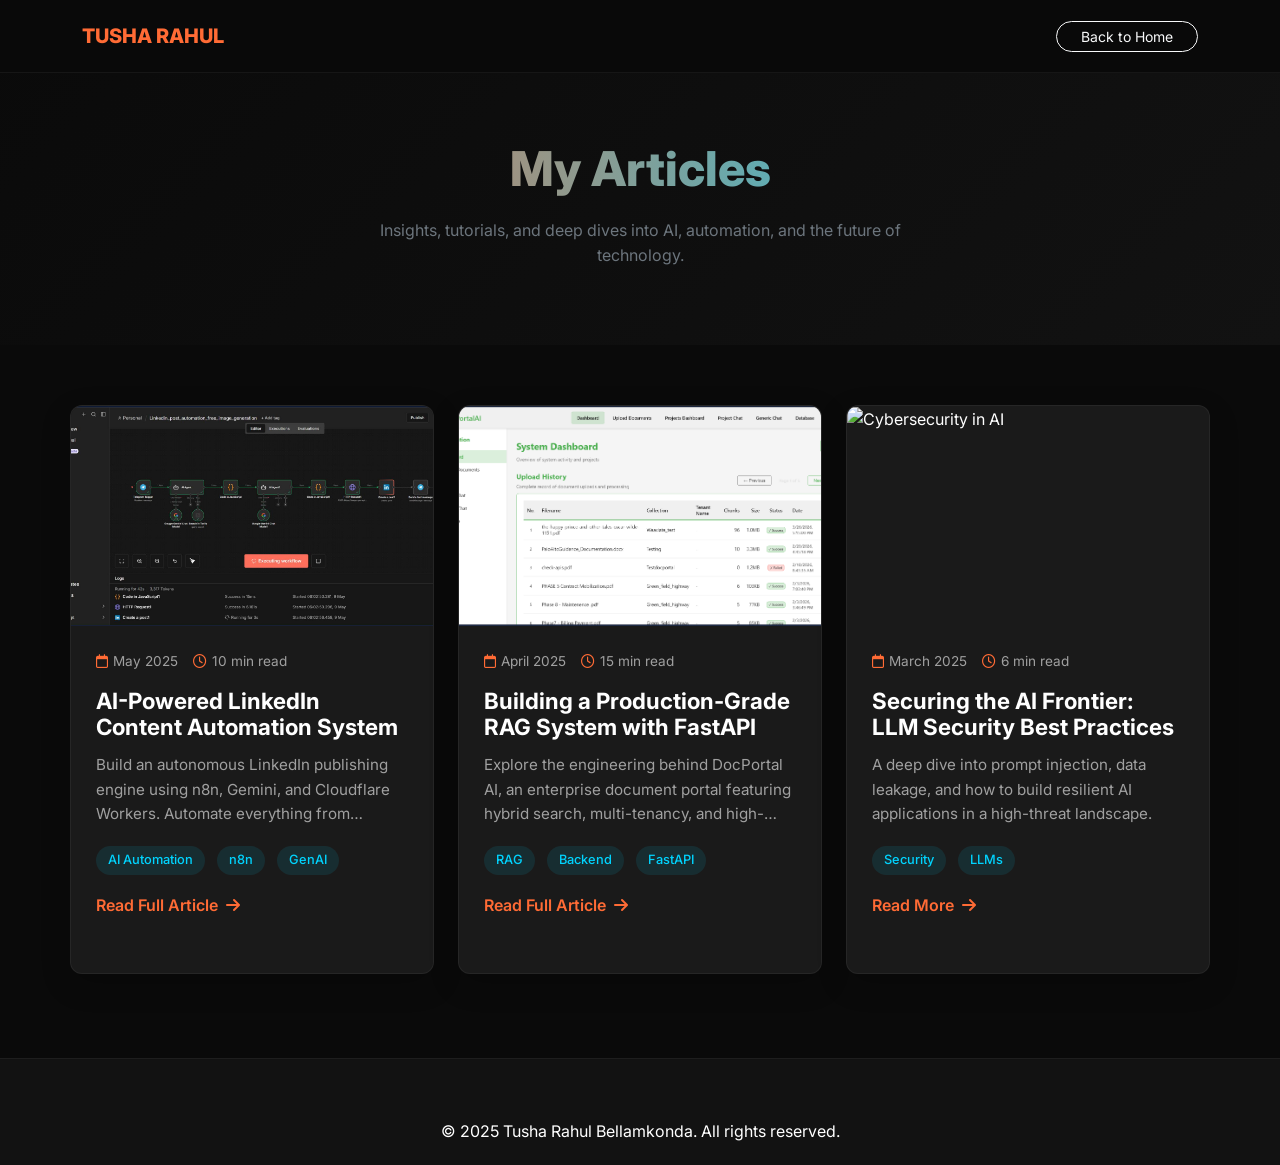
==== articles.html @ b003bd26 "Add files via upload" ====
<!DOCTYPE html>
<html lang="en">
<head>
    <meta charset="utf-8">
    <title>Articles | Tusha Rahul Bellamkonda</title>
    <meta name="viewport" content="width=device-width, initial-scale=1.0">
    <link rel="icon" type="image/x-icon" href="img/logo.png">
    
    <!-- Google Fonts -->
    <link href="https://fonts.googleapis.com/css2?family=Inter:wght@300;400;500;600;700;800&family=JetBrains+Mono:wght@300;400;500&display=swap" rel="stylesheet">
    
    <!-- Font Awesome -->
    <link href="https://cdnjs.cloudflare.com/ajax/libs/font-awesome/6.4.0/css/all.min.css" rel="stylesheet">
    
    <!-- Bootstrap CSS -->
    <link href="https://cdn.jsdelivr.net/npm/bootstrap@5.3.3/dist/css/bootstrap.min.css" rel="stylesheet">
    
    <style>
        :root {
            --primary-bg: #0a0a0a;
            --secondary-bg: #121212;
            --card-bg: #1a1a1a;
            --text-primary: #ffffff;
            --text-secondary: #a0a0a0;
            --accent-primary: #ff6b35;
            --accent-secondary: #00d4ff;
            --border-radius: 12px;
            --transition: all 0.3s cubic-bezier(0.25, 0.8, 0.25, 1);
        }
        
        body {
            font-family: 'Inter', sans-serif;
            color: var(--text-primary);
            background-color: var(--primary-bg);
            line-height: 1.6;
        }

        .navbar {
            background-color: rgba(10, 10, 10, 0.95);
            backdrop-filter: blur(10px);
            border-bottom: 1px solid rgba(255, 255, 255, 0.05);
            padding: 15px 0;
        }

        .navbar-brand {
            font-weight: 800;
            color: var(--accent-primary) !important;
        }

        .page-header {
            padding: 140px 0 60px;
            background: linear-gradient(135deg, var(--primary-bg) 0%, var(--secondary-bg) 100%);
            text-align: center;
        }

        .section-title {
            font-size: 3rem;
            font-weight: 800;
            margin-bottom: 20px;
            background: linear-gradient(to right, var(--accent-primary), var(--accent-secondary));
            -webkit-background-clip: text;
            -webkit-text-fill-color: transparent;
        }

        .articles-grid {
            padding: 60px 0;
        }

        .article-card {
            border-radius: var(--border-radius);
            overflow: hidden;
            box-shadow: 0 10px 30px rgba(0, 0, 0, 0.2);
            margin-bottom: 30px;
            transition: var(--transition);
            height: 100%;
            background-color: var(--card-bg);
            border: 1px solid rgba(255, 255, 255, 0.05);
        }

        .article-card:hover {
            transform: translateY(-10px);
            box-shadow: 0 15px 35px rgba(0, 0, 0, 0.3);
            border-color: var(--accent-primary);
        }

        .article-img {
            height: 220px;
            overflow: hidden;
            position: relative;
        }

        .article-img img {
            width: 100%;
            height: 100%;
            object-fit: cover;
            transition: transform 0.5s ease;
        }

        .article-card:hover .article-img img {
            transform: scale(1.1);
        }

        .article-content {
            padding: 25px;
        }

        .article-title {
            font-size: 1.4rem;
            font-weight: 700;
            margin-bottom: 12px;
            color: var(--text-primary);
            display: -webkit-box;
            -webkit-line-clamp: 2;
            -webkit-box-orient: vertical;
            overflow: hidden;
        }

        .article-excerpt {
            margin-bottom: 20px;
            color: var(--text-secondary);
            font-size: 0.95rem;
            display: -webkit-box;
            -webkit-line-clamp: 3;
            -webkit-box-orient: vertical;
            overflow: hidden;
        }

        .article-meta {
            display: flex;
            align-items: center;
            margin-bottom: 15px;
            color: var(--text-secondary);
            font-size: 0.85rem;
        }

        .article-meta span {
            margin-right: 15px;
            display: flex;
            align-items: center;
        }

        .article-meta i {
            margin-right: 5px;
            color: var(--accent-primary);
        }

        .article-tag {
            display: inline-block;
            background: rgba(0, 212, 255, 0.1);
            color: var(--accent-secondary);
            padding: 4px 12px;
            border-radius: 20px;
            font-size: 0.8rem;
            margin-right: 8px;
            margin-bottom: 8px;
            font-weight: 500;
        }

        .article-link {
            color: var(--accent-primary);
            font-weight: 600;
            text-decoration: none;
            transition: var(--transition);
            display: inline-flex;
            align-items: center;
            margin-top: 10px;
        }

        .article-link:hover {
            color: var(--accent-secondary);
        }

        .article-link i {
            margin-left: 8px;
            transition: var(--transition);
        }

        .article-link:hover i {
            transform: translateX(5px);
        }

        .footer {
            background-color: var(--secondary-bg);
            padding: 60px 0 20px;
            border-top: 1px solid rgba(255, 255, 255, 0.05);
            text-align: center;
        }
    </style>
</head>
<body>
    <nav class="navbar navbar-expand-lg navbar-dark fixed-top">
        <div class="container">
            <a class="navbar-brand" href="index.html">TUSHA RAHUL</a>
            <div class="ms-auto">
                <a href="index.html" class="btn btn-outline-light btn-sm rounded-pill px-4">Back to Home</a>
            </div>
        </div>
    </nav>

    <header class="page-header">
        <div class="container">
            <h1 class="section-title">My Articles</h1>
            <p class="text-secondary mx-auto" style="max-width: 600px;">Insights, tutorials, and deep dives into AI, automation, and the future of technology.</p>
        </div>
    </header>

    <main class="container articles-grid">
        <div class="row">
            <!-- New Article: LinkedIn Automation -->
            <div class="col-lg-4 col-md-6 mb-4">
                <div class="article-card">
                    <div class="article-img">
                        <img src="img/n8n-linkedin-post-generator.png" alt="AI LinkedIn Automation">
                    </div>
                    <div class="article-content">
                        <div class="article-meta">
                            <span><i class="far fa-calendar"></i> May 2025</span>
                            <span><i class="far fa-clock"></i> 10 min read</span>
                        </div>
                        <h3 class="article-title">AI-Powered LinkedIn Content Automation System</h3>
                        <p class="article-excerpt">
                            Build an autonomous LinkedIn publishing engine using n8n, Gemini, and Cloudflare Workers. Automate everything from research to visual creation.
                        </p>
                        <div class="article-tags">
                            <span class="article-tag">AI Automation</span>
                            <span class="article-tag">n8n</span>
                            <span class="article-tag">GenAI</span>
                        </div>
                        <a href="linkedin-automation.html" class="article-link">Read Full Article <i class="fas fa-arrow-right ms-2"></i></a>
                    </div>
                </div>
            </div>

            <!-- Article: DocPortal -->
            <div class="col-lg-4 col-md-6 mb-4">
                <div class="article-card">
                    <div class="article-img">
                        <img src="img/docportal-dashboard.png" alt="DocPortal AI RAG Architecture">
                    </div>
                    <div class="article-content">
                        <div class="article-meta">
                            <span><i class="far fa-calendar"></i> April 2025</span>
                            <span><i class="far fa-clock"></i> 15 min read</span>
                        </div>
                        <h3 class="article-title">Building a Production-Grade RAG System with FastAPI</h3>
                        <p class="article-excerpt">
                            Explore the engineering behind DocPortal AI, an enterprise document portal featuring hybrid search, multi-tenancy, and high-performance vector retrieval.
                        </p>
                        <div class="article-tags">
                            <span class="article-tag">RAG</span>
                            <span class="article-tag">Backend</span>
                            <span class="article-tag">FastAPI</span>
                        </div>
                        <a href="docportal-article.html" class="article-link">Read Full Article <i class="fas fa-arrow-right ms-2"></i></a>
                    </div>
                </div>
            </div>

            <!-- Placeholder 2 -->
            <div class="col-lg-4 col-md-6 mb-4">
                <div class="article-card">
                    <div class="article-img">
                        <img src="https://images.unsplash.com/photo-1550751827-4bd374c3f58b?ixlib=rb-4.0.3&auto=format&fit=crop&w=1200&q=80" alt="Cybersecurity in AI">
                    </div>
                    <div class="article-content">
                        <div class="article-meta">
                            <span><i class="far fa-calendar"></i> March 2025</span>
                            <span><i class="far fa-clock"></i> 6 min read</span>
                        </div>
                        <h3 class="article-title">Securing the AI Frontier: LLM Security Best Practices</h3>
                        <p class="article-excerpt">
                            A deep dive into prompt injection, data leakage, and how to build resilient AI applications in a high-threat landscape.
                        </p>
                        <div class="article-tags">
                            <span class="article-tag">Security</span>
                            <span class="article-tag">LLMs</span>
                        </div>
                        <a href="#" class="article-link">Read More <i class="fas fa-arrow-right ms-2"></i></a>
                    </div>
                </div>
            </div>
        </div>
    </main>

    <footer class="footer">
        <div class="container">
            <p class="mb-0">&copy; 2025 Tusha Rahul Bellamkonda. All rights reserved.</p>
        </div>
    </footer>
</body>
</html>
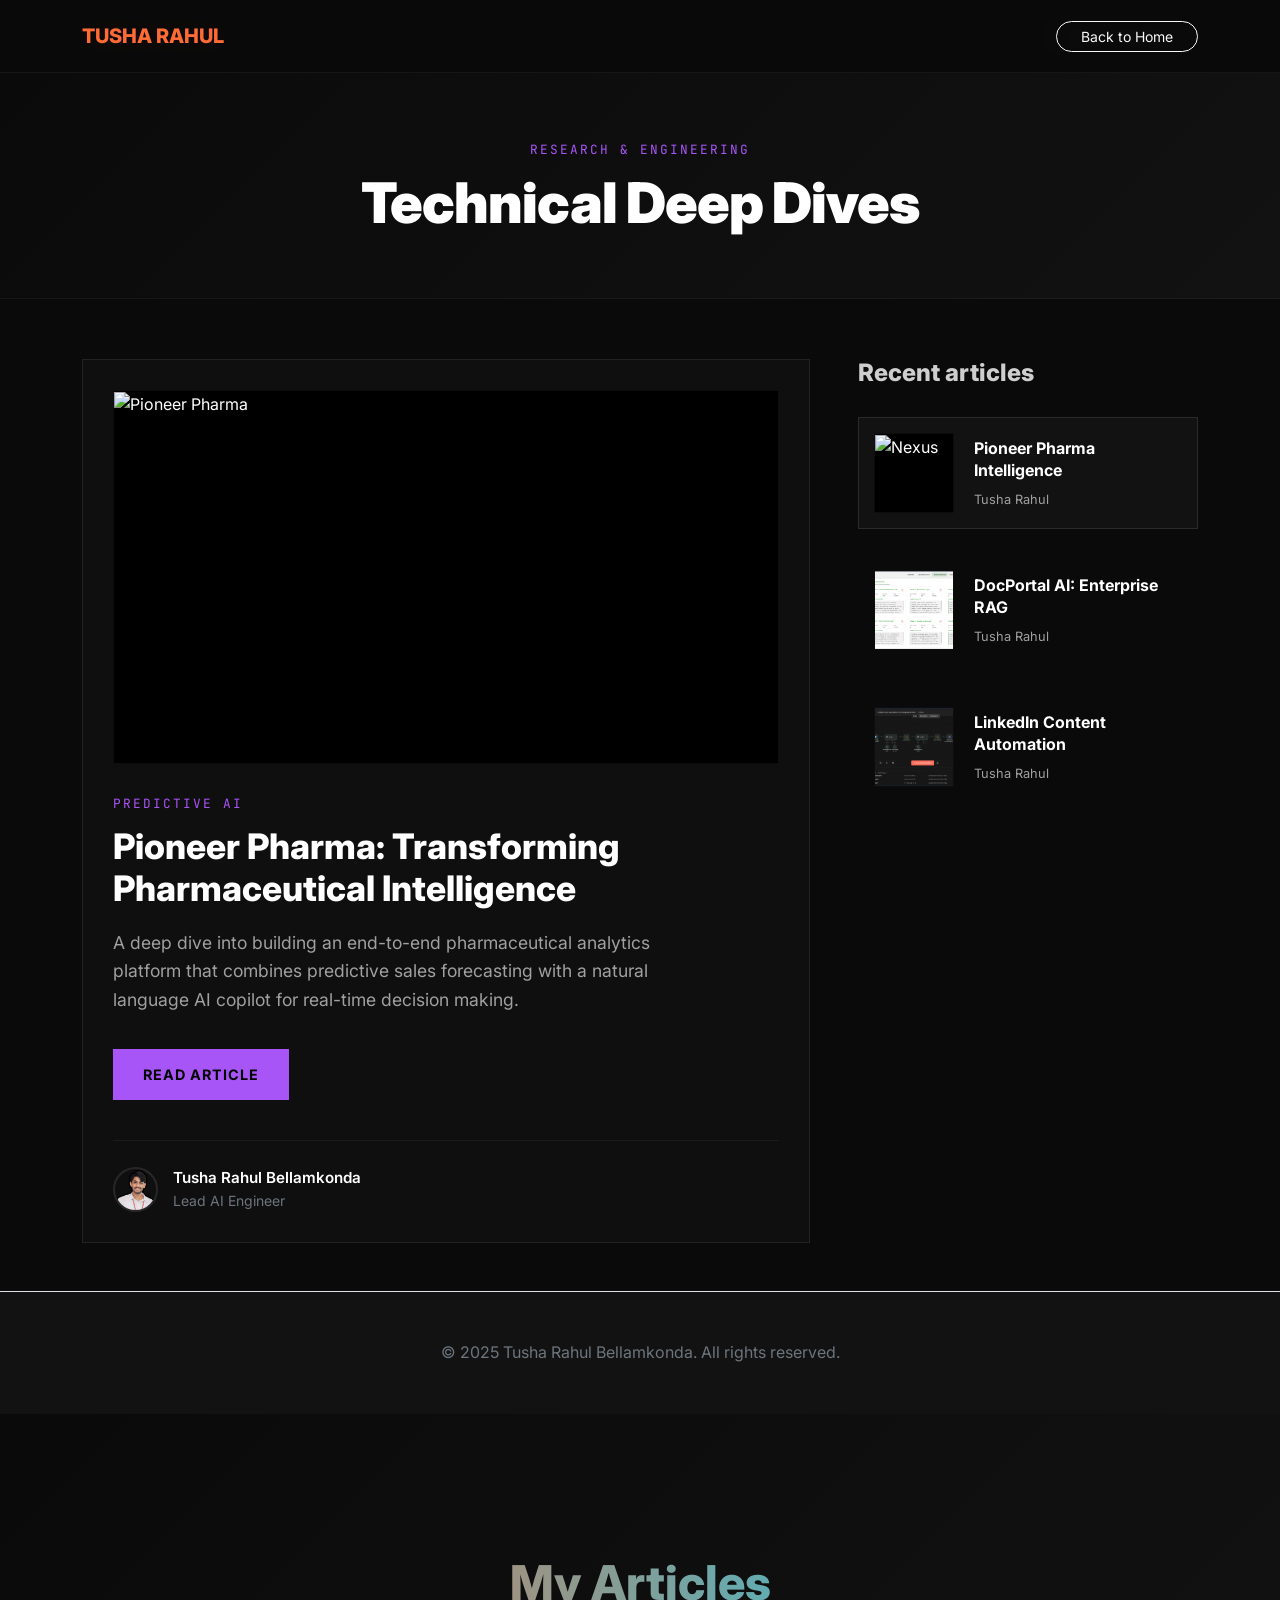
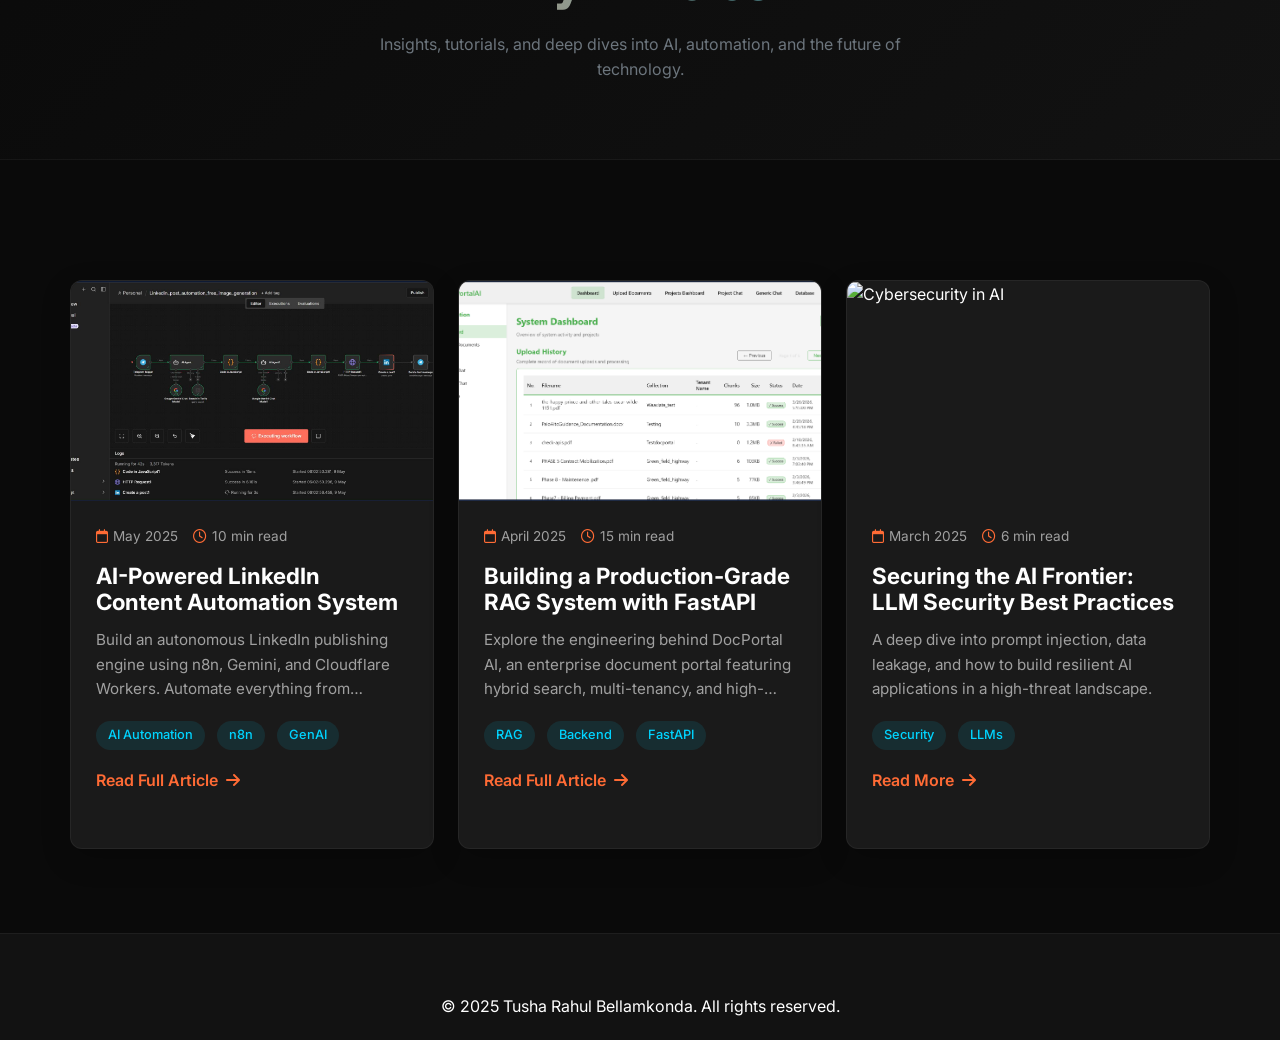
==== commit 83eb6ace: "Update articles.html" ====
--- a/articles.html
+++ b/articles.html
@@ -1,4 +1,431 @@
-<!DOCTYPE html>
+<!DOCTYPE html><!DOCTYPE html>
+<html lang="en">
+<head>
+    <meta charset="utf-8">
+    <title>Technical Articles | Tusha Rahul</title>
+    <meta name="viewport" content="width=device-width, initial-scale=1.0">
+    <link rel="icon" type="image/x-icon" href="img/logo.png">
+    
+    <!-- Google Fonts -->
+    <link href="https://fonts.googleapis.com/css2?family=Inter:wght@300;400;500;600;700;800&family=JetBrains+Mono:wght@300;400;500&display=swap" rel="stylesheet">
+    
+    <!-- Font Awesome -->
+    <link href="https://cdnjs.cloudflare.com/ajax/libs/font-awesome/6.4.0/css/all.min.css" rel="stylesheet">
+    
+    <!-- Bootstrap CSS -->
+    <link href="https://cdn.jsdelivr.net/npm/bootstrap@5.3.3/dist/css/bootstrap.min.css" rel="stylesheet">
+    
+    <style>
+        :root {
+            --primary-bg: #0a0a0a;
+            --secondary-bg: #11141d;
+            --text-primary: #ffffff;
+            --text-secondary: #94a3b8;
+            --accent-purple: #a855f7;
+            --accent-cyan: #00d4ff;
+            --accent-orange: #ff7a30;
+            --transition: all 0.4s cubic-bezier(0.165, 0.84, 0.44, 1);
+        }
+        
+        body {
+            font-family: 'Inter', sans-serif;
+            color: var(--text-primary);
+            background-color: var(--primary-bg);
+            line-height: 1.7;
+        }
+
+        .navbar {
+            background-color: rgba(10, 10, 10, 0.9);
+            -webkit-backdrop-filter: blur(15px);
+            backdrop-filter: blur(15px);
+            border-bottom: 1px solid rgba(255, 255, 255, 0.05);
+            padding: 20px 0;
+        }
+
+        .page-header {
+            padding: 160px 0 80px;
+            position: relative;
+            overflow: hidden;
+            border-bottom: 1px solid rgba(255, 255, 255, 0.05);
+            margin-bottom: 60px;
+        }
+
+        .page-header::before {
+            content: '';
+            position: absolute;
+            top: 0;
+            left: 0;
+            right: 0;
+            bottom: 0;
+            background-image: url('img/articles-cover.png');
+            background-size: cover;
+            background-position: center;
+            opacity: 0.3;
+            filter: blur(20px);
+            z-index: 1;
+            transform: scale(1.1);
+        }
+
+        .page-header .container {
+            position: relative;
+            z-index: 2;
+        }
+
+        .category-tag {
+            font-family: 'JetBrains Mono', monospace;
+            font-size: 0.8rem;
+            color: var(--accent-purple);
+            text-transform: uppercase;
+            letter-spacing: 2px;
+            margin-bottom: 10px;
+            display: block;
+        }
+
+        .page-title {
+            font-size: 3.5rem;
+            font-weight: 900;
+            margin: 0;
+            letter-spacing: -1px;
+        }
+
+        /* Featured Article (Left) */
+        .featured-article {
+            background: rgba(255, 255, 255, 0.02);
+            border: 1px solid rgba(255, 255, 255, 0.08);
+            padding: 30px;
+            transition: var(--transition);
+            cursor: pointer;
+            position: relative;
+        }
+
+        .featured-article:hover {
+            background: rgba(255, 255, 255, 0.04);
+            border-color: var(--card-accent, var(--accent-purple));
+            box-shadow: 0 40px 80px rgba(0, 0, 0, 0.6);
+            transform: translateY(-5px);
+        }
+
+        .featured-img-wrapper {
+            width: 100%;
+            aspect-ratio: 16/9;
+            overflow: hidden;
+            margin-bottom: 30px;
+            background: #000;
+            border: 1px solid rgba(255, 255, 255, 0.05);
+        }
+
+        .featured-img {
+            width: 100%;
+            height: 100%;
+            object-fit: cover;
+            transition: var(--transition);
+        }
+
+        .featured-article:hover .featured-img {
+            transform: scale(1.02);
+        }
+
+        .featured-title {
+            font-size: 2.2rem;
+            font-weight: 800;
+            margin-bottom: 20px;
+            line-height: 1.2;
+            color: #ffffff;
+            text-decoration: none;
+            display: block;
+            transition: var(--transition);
+        }
+
+        .featured-excerpt {
+            color: var(--text-secondary);
+            font-size: 1.1rem;
+            margin-bottom: 35px;
+            max-width: 90%;
+            transition: var(--transition);
+        }
+
+        .read-article-btn {
+            display: inline-flex;
+            align-items: center;
+            gap: 12px;
+            padding: 14px 30px;
+            background: var(--card-accent, var(--accent-purple));
+            color: #000;
+            text-decoration: none;
+            font-weight: 700;
+            text-transform: uppercase;
+            letter-spacing: 1px;
+            font-size: 0.9rem;
+            transition: var(--transition);
+            margin-bottom: 40px;
+        }
+
+        .read-article-btn:hover {
+            transform: scale(1.05);
+            box-shadow: 0 10px 20px rgba(0, 0, 0, 0.3);
+            color: #000;
+        }
+
+        .author-meta {
+            display: flex;
+            align-items: center;
+            gap: 15px;
+            padding-top: 25px;
+            border-top: 1px solid rgba(255, 255, 255, 0.05);
+        }
+
+        .author-avatar {
+            width: 45px;
+            height: 45px;
+            border-radius: 50%;
+            object-fit: cover;
+            border: 2px solid rgba(255, 255, 255, 0.1);
+        }
+
+        .author-name {
+            font-weight: 600;
+            font-size: 0.95rem;
+        }
+
+        /* Recent Articles (Right Sidebar) */
+        .sidebar-title {
+            font-size: 1.5rem;
+            font-weight: 800;
+            margin-bottom: 30px;
+            color: #ffffff;
+            opacity: 0.8;
+        }
+
+        .recent-card {
+            display: flex;
+            gap: 20px;
+            margin-bottom: 25px;
+            text-decoration: none;
+            padding: 15px;
+            background: transparent;
+            border: 1px solid transparent;
+            transition: var(--transition);
+            cursor: pointer;
+        }
+
+        .recent-card:hover, .recent-card.active {
+            background: rgba(255, 255, 255, 0.03);
+            border-color: rgba(255, 255, 255, 0.1);
+        }
+
+        .recent-img-wrapper {
+            width: 80px;
+            height: 80px;
+            flex-shrink: 0;
+            background: #000;
+            overflow: hidden;
+            border: 1px solid rgba(255, 255, 255, 0.05);
+        }
+
+        .recent-img {
+            width: 100%;
+            height: 100%;
+            object-fit: cover;
+        }
+
+        .recent-content {
+            display: flex;
+            flex-direction: column;
+            justify-content: center;
+        }
+
+        .recent-title {
+            font-size: 1rem;
+            font-weight: 700;
+            color: #ffffff;
+            line-height: 1.4;
+            margin-bottom: 8px;
+            transition: var(--transition);
+        }
+
+        .recent-author-name {
+            font-size: 0.8rem;
+            color: var(--text-secondary);
+        }
+
+        .theme-nexus { --card-accent: #a855f7; }
+        .theme-docportal { --card-accent: #00d4ff; }
+        .theme-n8n { --card-accent: #ff7a30; }
+
+        /* Animation Classes */
+        .fade-out { opacity: 0; transform: translateY(10px); }
+        .fade-in { opacity: 1; transform: translateY(0); }
+
+        @media (max-width: 991px) {
+            .page-title { font-size: 2.5rem; }
+            .sidebar-title { margin-top: 60px; }
+            .featured-title { font-size: 1.8rem; }
+        }
+    </style>
+</head>
+<body>
+    <nav class="navbar navbar-expand-lg navbar-dark fixed-top">
+        <div class="container">
+            <a class="navbar-brand fw-bold" href="index.html">TUSHA RAHUL</a>
+            <div class="ms-auto">
+                <a href="index.html" class="btn btn-outline-light btn-sm rounded-pill px-4">Back to Portfolio</a>
+            </div>
+        </div>
+    </nav>
+
+    <div class="page-header">
+        <div class="container">
+            <span class="category-tag">Research & Engineering</span>
+            <h1 class="page-title">Technical Deep Dives</h1>
+        </div>
+    </div>
+
+    <main class="container pb-5">
+        <div class="row gx-lg-5">
+            <!-- Featured Article (Left) -->
+            <div class="col-lg-8">
+                <article class="featured-article theme-nexus" id="featured-article" onclick="openCurrentArticle()">
+                    <div id="featured-content">
+                        <div class="featured-img-wrapper">
+                            <img src="img/pioneer-nexus-pred-analytics-cover.png" alt="Pioneer Pharma" class="featured-img" id="main-img">
+                        </div>
+                        <span class="category-tag" id="main-tag" style="color: var(--accent-purple);">Predictive AI</span>
+                        <h2 class="featured-title" id="main-title">Pioneer Pharma: Transforming Pharmaceutical Intelligence</h2>
+                        <p class="featured-excerpt" id="main-excerpt">
+                            A deep dive into building an end-to-end pharmaceutical analytics platform that combines predictive sales forecasting with a natural language AI copilot for real-time decision making.
+                        </p>
+                        <a href="articles/pioneer-nexus-article.html" class="read-article-btn" id="main-link">Read Article</a>
+                        <div class="author-meta">
+                            <img src="img/logo.png" alt="Tusha Rahul" class="author-avatar">
+                            <div class="author-info">
+                                <div class="author-name">Tusha Rahul Bellamkonda</div>
+                                <div class="text-secondary small">Lead AI Engineer</div>
+                            </div>
+                        </div>
+                    </div>
+                </article>
+            </div>
+
+            <!-- Recent Articles (Right) -->
+            <div class="col-lg-4">
+                <h2 class="sidebar-title">Recent articles</h2>
+                
+                <div class="recent-list">
+                    <!-- Nexus (Hidden from sidebar by default or kept for switching) -->
+                    <div onclick="switchArticle('nexus')" class="recent-card theme-nexus active" id="card-nexus">
+                        <div class="recent-img-wrapper">
+                            <img src="img/pioneer-nexus-pred-analytics-cover.png" alt="Nexus" class="recent-img">
+                        </div>
+                        <div class="recent-content">
+                            <h3 class="recent-title">Pioneer Pharma Intelligence</h3>
+                            <div class="recent-author-name">Tusha Rahul</div>
+                        </div>
+                    </div>
+
+                    <!-- DocPortal -->
+                    <div onclick="switchArticle('docportal')" class="recent-card theme-docportal" id="card-docportal">
+                        <div class="recent-img-wrapper">
+                            <img src="img/docportal-projects-page.png" alt="DocPortal AI" class="recent-img">
+                        </div>
+                        <div class="recent-content">
+                            <h3 class="recent-title">DocPortal AI: Enterprise RAG</h3>
+                            <div class="recent-author-name">Tusha Rahul</div>
+                        </div>
+                    </div>
+
+                    <!-- LinkedIn Automation -->
+                    <div onclick="switchArticle('n8n')" class="recent-card theme-n8n" id="card-n8n">
+                        <div class="recent-img-wrapper">
+                            <img src="img/n8n-linkedin-post-generator.png" alt="LinkedIn Automation" class="recent-img">
+                        </div>
+                        <div class="recent-content">
+                            <h3 class="recent-title">LinkedIn Content Automation</h3>
+                            <div class="recent-author-name">Tusha Rahul</div>
+                        </div>
+                    </div>
+                </div>
+            </div>
+        </div>
+    </main>
+
+    <script>
+        const articles = {
+            nexus: {
+                tag: "Predictive AI",
+                title: "Pioneer Pharma: Transforming Pharmaceutical Intelligence",
+                excerpt: "A deep dive into building an end-to-end pharmaceutical analytics platform that combines predictive sales forecasting with a natural language AI copilot for real-time decision making.",
+                img: "img/pioneer-nexus-pred-analytics-cover.png",
+                link: "articles/pioneer-nexus-article.html",
+                theme: "theme-nexus",
+                color: "#a855f7"
+            },
+            docportal: {
+                tag: "Full-Stack RAG",
+                title: "DocPortal AI: Enterprise Document Intelligence",
+                excerpt: "Architecting a secure, scalable RAG platform that enables cross-document querying with high precision using FastAPI, Weaviate, and advanced LLM orchestration.",
+                img: "img/docportal-projects-page.png",
+                link: "articles/docportal-article.html",
+                theme: "theme-docportal",
+                color: "#00d4ff"
+            },
+            n8n: {
+                tag: "Personal Project",
+                title: "AI-Powered LinkedIn Content Automation",
+                excerpt: "Building a multi-agent automation engine that generates context-aware professional content and visuals using n8n, GPT-4, and serverless image generation.",
+                img: "img/n8n-linkedin-post-generator.png",
+                link: "articles/linkedin-automation.html",
+                theme: "theme-n8n",
+                color: "#ff7a30"
+            }
+        };
+
+        let currentArticleId = 'nexus';
+
+        function switchArticle(id) {
+            if (id === currentArticleId) return;
+            
+            const container = document.getElementById('featured-content');
+            container.classList.add('fade-out');
+            
+            setTimeout(() => {
+                const data = articles[id];
+                document.getElementById('main-img').src = data.img;
+                document.getElementById('main-tag').innerText = data.tag;
+                document.getElementById('main-tag').style.color = data.color;
+                document.getElementById('main-title').innerText = data.title;
+                document.getElementById('main-excerpt').innerText = data.excerpt;
+                document.getElementById('main-link').href = data.link;
+                
+                const mainCard = document.getElementById('featured-article');
+                mainCard.className = 'featured-article ' + data.theme;
+                
+                // Update active state in sidebar
+                document.querySelectorAll('.recent-card').forEach(card => card.classList.remove('active'));
+                document.getElementById('card-' + id).classList.add('active');
+                
+                currentArticleId = id;
+                container.classList.remove('fade-out');
+                container.classList.add('fade-in');
+                
+                setTimeout(() => {
+                    container.classList.remove('fade-in');
+                }, 400);
+            }, 400);
+        }
+
+        function openCurrentArticle() {
+            window.location.href = articles[currentArticleId].link;
+        }
+    </script>
+
+    <footer class="footer py-5 border-top border-white-50">
+        <div class="container text-center">
+            <p class="mb-0 text-secondary">&copy; 2025 Tusha Rahul Bellamkonda. All rights reserved.</p>
+        </div>
+    </footer>
+</body>
+</html>
+
 <html lang="en">
 <head>
     <meta charset="utf-8">
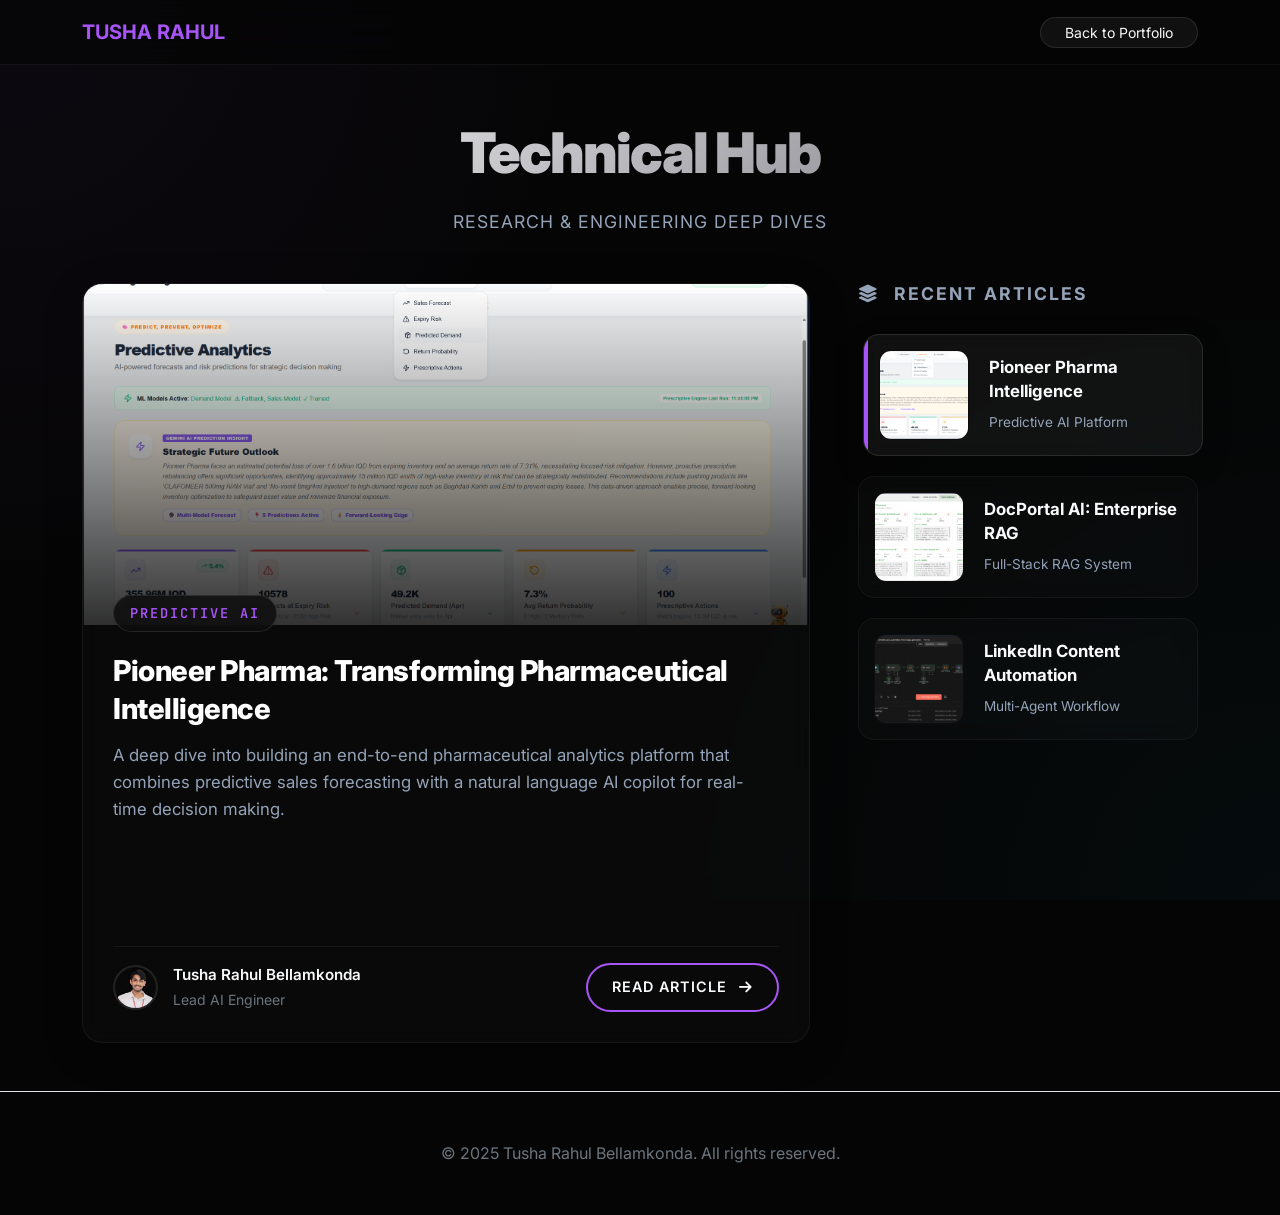
==== commit ba617f29: "Update articles.html" ====
--- a/articles.html
+++ b/articles.html
@@ -1,4 +1,4 @@
-<!DOCTYPE html><!DOCTYPE html>
+<!DOCTYPE html>
 <html lang="en">
 <head>
     <meta charset="utf-8">
@@ -17,161 +17,231 @@
     
     <style>
         :root {
-            --primary-bg: #0a0a0a;
-            --secondary-bg: #11141d;
-            --text-primary: #ffffff;
+            --primary-bg: #050505;
+            --secondary-bg: #0a0a0a;
+            --text-primary: #f8fafc;
             --text-secondary: #94a3b8;
             --accent-purple: #a855f7;
             --accent-cyan: #00d4ff;
             --accent-orange: #ff7a30;
+            --card-bg: rgba(255, 255, 255, 0.02);
+            --card-border: rgba(255, 255, 255, 0.05);
+            --card-hover: rgba(255, 255, 255, 0.05);
             --transition: all 0.4s cubic-bezier(0.165, 0.84, 0.44, 1);
-        }
-        
+            --border-radius: 20px;
+        }
+
+        html {
+            scroll-snap-type: y mandatory;
+            scroll-behavior: smooth;
+            scroll-padding-top: 100px;
+        }
+
         body {
             font-family: 'Inter', sans-serif;
             color: var(--text-primary);
             background-color: var(--primary-bg);
+            background-image: 
+                radial-gradient(circle at 0% 0%, rgba(168, 85, 247, 0.05) 0%, transparent 40%),
+                radial-gradient(circle at 100% 100%, rgba(0, 212, 255, 0.03) 0%, transparent 40%);
+            background-attachment: fixed;
             line-height: 1.7;
-        }
-
+            min-height: 100vh;
+        }
+        
         .navbar {
-            background-color: rgba(10, 10, 10, 0.9);
-            -webkit-backdrop-filter: blur(15px);
-            backdrop-filter: blur(15px);
-            border-bottom: 1px solid rgba(255, 255, 255, 0.05);
-            padding: 20px 0;
+            background-color: rgba(5, 5, 5, 0.7);
+            -webkit-backdrop-filter: blur(20px);
+            backdrop-filter: blur(20px);
+            border-bottom: 1px solid var(--card-border);
+            padding: 10px 0;
+            transition: var(--transition);
         }
 
         .page-header {
-            padding: 160px 0 80px;
+            padding: 120px 0 30px;
             position: relative;
-            overflow: hidden;
-            border-bottom: 1px solid rgba(255, 255, 255, 0.05);
-            margin-bottom: 60px;
-        }
-
-        .page-header::before {
-            content: '';
-            position: absolute;
-            top: 0;
-            left: 0;
-            right: 0;
-            bottom: 0;
-            background-image: url('img/articles-cover.png');
-            background-size: cover;
-            background-position: center;
-            opacity: 0.3;
-            filter: blur(20px);
-            z-index: 1;
-            transform: scale(1.1);
-        }
-
-        .page-header .container {
-            position: relative;
-            z-index: 2;
-        }
-
-        .category-tag {
-            font-family: 'JetBrains Mono', monospace;
-            font-size: 0.8rem;
-            color: var(--accent-purple);
-            text-transform: uppercase;
-            letter-spacing: 2px;
-            margin-bottom: 10px;
-            display: block;
+            text-align: center;
+            scroll-snap-align: start;
         }
 
         .page-title {
             font-size: 3.5rem;
             font-weight: 900;
             margin: 0;
-            letter-spacing: -1px;
+            letter-spacing: -2px;
+            background: linear-gradient(135deg, #fff 0%, #71717a 100%);
+            -webkit-background-clip: text;
+            -webkit-text-fill-color: transparent;
+            animation: slideDown 0.8s cubic-bezier(0.165, 0.84, 0.44, 1);
+        }
+
+        .page-subtitle {
+            color: var(--text-secondary);
+            font-size: 1.1rem;
+            margin-top: 20px;
+            font-weight: 400;
+            letter-spacing: 1px;
+            text-transform: uppercase;
+            animation: fadeIn 1.2s ease-out;
+        }
+
+        @keyframes slideDown {
+            from { opacity: 0; transform: translateY(-30px); }
+            to { opacity: 1; transform: translateY(0); }
+        }
+
+        @keyframes fadeIn {
+            from { opacity: 0; }
+            to { opacity: 1; }
         }
 
         /* Featured Article (Left) */
         .featured-article {
-            background: rgba(255, 255, 255, 0.02);
-            border: 1px solid rgba(255, 255, 255, 0.08);
-            padding: 30px;
+            background: var(--card-bg);
+            border: 1px solid var(--card-border);
+            border-radius: var(--border-radius);
+            overflow: hidden;
             transition: var(--transition);
             cursor: pointer;
-            position: relative;
+            position: sticky;
+            top: 100px;
+            height: calc(100vh - 140px);
+            min-height: 480px;
+            box-shadow: 0 10px 40px rgba(0,0,0,0.2);
+            display: flex;
+            flex-direction: column;
+            backdrop-filter: blur(10px);
         }
 
         .featured-article:hover {
-            background: rgba(255, 255, 255, 0.04);
+            transform: translateY(-10px);
+            box-shadow: 0 30px 60px rgba(0,0,0,0.5);
             border-color: var(--card-accent, var(--accent-purple));
-            box-shadow: 0 40px 80px rgba(0, 0, 0, 0.6);
-            transform: translateY(-5px);
         }
 
         .featured-img-wrapper {
             width: 100%;
-            aspect-ratio: 16/9;
+            flex: 0 0 45%;
+            min-height: 200px;
             overflow: hidden;
-            margin-bottom: 30px;
-            background: #000;
-            border: 1px solid rgba(255, 255, 255, 0.05);
+            position: relative;
+        }
+
+        .featured-img-wrapper::after {
+            content: '';
+            position: absolute;
+            inset: 0;
+            background: linear-gradient(to top, rgba(0,0,0,0.8) 0%, transparent 100%);
+            z-index: 1;
         }
 
         .featured-img {
             width: 100%;
             height: 100%;
             object-fit: cover;
-            transition: var(--transition);
+            transition: transform 0.6s cubic-bezier(0.165, 0.84, 0.44, 1);
         }
 
         .featured-article:hover .featured-img {
-            transform: scale(1.02);
+            transform: scale(1.05);
+        }
+
+        .featured-content-body {
+            padding: 30px;
+            flex: 1;
+            display: flex;
+            flex-direction: column;
+            position: relative;
+            z-index: 2;
+            margin-top: -60px;
+            overflow: hidden;
+        }
+
+        .category-tag {
+            font-family: 'JetBrains Mono', monospace;
+            font-size: 0.85rem;
+            font-weight: 600;
+            text-transform: uppercase;
+            letter-spacing: 2px;
+            margin-bottom: 20px;
+            display: inline-block;
+            background: rgba(10,10,10,0.8);
+            backdrop-filter: blur(10px);
+            padding: 6px 16px;
+            border-radius: 50px;
+            border: 1px solid rgba(255,255,255,0.1);
+            transition: var(--transition);
+            width: fit-content;
         }
 
         .featured-title {
-            font-size: 2.2rem;
+            font-size: 1.8rem;
             font-weight: 800;
-            margin-bottom: 20px;
-            line-height: 1.2;
+            margin-bottom: 15px;
+            line-height: 1.3;
             color: #ffffff;
-            text-decoration: none;
-            display: block;
-            transition: var(--transition);
+            transition: var(--transition);
+            letter-spacing: -0.5px;
         }
 
         .featured-excerpt {
             color: var(--text-secondary);
-            font-size: 1.1rem;
-            margin-bottom: 35px;
-            max-width: 90%;
-            transition: var(--transition);
+            font-size: 1.05rem;
+            margin-bottom: 20px;
+            flex-grow: 1;
+            line-height: 1.6;
+            overflow-y: auto;
+            padding-right: 15px;
+        }
+        
+        /* Custom Scrollbar for excerpt if it overflows */
+        .featured-excerpt::-webkit-scrollbar {
+            width: 6px;
+        }
+        .featured-excerpt::-webkit-scrollbar-thumb {
+            background: rgba(255, 255, 255, 0.1);
+            border-radius: 10px;
         }
 
         .read-article-btn {
             display: inline-flex;
             align-items: center;
             gap: 12px;
-            padding: 14px 30px;
-            background: var(--card-accent, var(--accent-purple));
-            color: #000;
+            padding: 10px 24px;
+            background: transparent;
+            border: 2px solid var(--card-accent, var(--accent-purple));
+            color: var(--text-primary);
             text-decoration: none;
-            font-weight: 700;
+            font-weight: 600;
             text-transform: uppercase;
             letter-spacing: 1px;
             font-size: 0.9rem;
-            transition: var(--transition);
-            margin-bottom: 40px;
-        }
-
-        .read-article-btn:hover {
-            transform: scale(1.05);
+            border-radius: 50px;
+            transition: var(--transition);
+            width: fit-content;
+        }
+
+        .featured-article:hover .read-article-btn {
+            background: var(--card-accent, var(--accent-purple));
+            color: #000;
             box-shadow: 0 10px 20px rgba(0, 0, 0, 0.3);
-            color: #000;
+            transform: translateX(10px);
+        }
+
+        .card-footer-flex {
+            display: flex;
+            justify-content: space-between;
+            align-items: center;
+            padding-top: 15px;
+            border-top: 1px solid var(--card-border);
+            margin-top: auto;
         }
 
         .author-meta {
             display: flex;
             align-items: center;
             gap: 15px;
-            padding-top: 25px;
-            border-top: 1px solid rgba(255, 255, 255, 0.05);
         }
 
         .author-avatar {
@@ -185,47 +255,78 @@
         .author-name {
             font-weight: 600;
             font-size: 0.95rem;
+            color: var(--text-primary);
         }
 
         /* Recent Articles (Right Sidebar) */
         .sidebar-title {
-            font-size: 1.5rem;
-            font-weight: 800;
+            font-size: 1.1rem;
+            font-weight: 700;
             margin-bottom: 30px;
-            color: #ffffff;
-            opacity: 0.8;
+            color: var(--text-secondary);
+            text-transform: uppercase;
+            letter-spacing: 2px;
         }
 
         .recent-card {
             display: flex;
             gap: 20px;
-            margin-bottom: 25px;
+            margin-bottom: 20px;
             text-decoration: none;
             padding: 15px;
-            background: transparent;
-            border: 1px solid transparent;
+            background: var(--card-bg);
+            border: 1px solid var(--card-border);
+            border-radius: 16px;
             transition: var(--transition);
             cursor: pointer;
+            align-items: center;
+            position: relative;
+            overflow: hidden;
+            backdrop-filter: blur(10px);
+        }
+
+        .recent-card::before {
+            content: '';
+            position: absolute;
+            left: 0;
+            top: 0;
+            bottom: 0;
+            width: 4px;
+            background: var(--card-accent, transparent);
+            opacity: 0;
+            transition: var(--transition);
         }
 
         .recent-card:hover, .recent-card.active {
-            background: rgba(255, 255, 255, 0.03);
+            background: var(--card-hover);
             border-color: rgba(255, 255, 255, 0.1);
+            transform: translateX(5px);
+            box-shadow: 0 10px 30px rgba(0,0,0,0.2);
+        }
+
+        .recent-card:hover::before, .recent-card.active::before {
+            opacity: 1;
         }
 
         .recent-img-wrapper {
-            width: 80px;
-            height: 80px;
+            width: 90px;
+            height: 90px;
             flex-shrink: 0;
             background: #000;
+            border-radius: 12px;
             overflow: hidden;
-            border: 1px solid rgba(255, 255, 255, 0.05);
+            border: 1px solid rgba(255,255,255,0.05);
         }
 
         .recent-img {
             width: 100%;
             height: 100%;
             object-fit: cover;
+            transition: var(--transition);
+        }
+
+        .recent-card:hover .recent-img {
+            transform: scale(1.1);
         }
 
         .recent-content {
@@ -235,16 +336,16 @@
         }
 
         .recent-title {
-            font-size: 1rem;
+            font-size: 1.05rem;
             font-weight: 700;
-            color: #ffffff;
+            color: var(--text-primary);
             line-height: 1.4;
             margin-bottom: 8px;
             transition: var(--transition);
         }
 
         .recent-author-name {
-            font-size: 0.8rem;
+            font-size: 0.85rem;
             color: var(--text-secondary);
         }
 
@@ -252,54 +353,58 @@
         .theme-docportal { --card-accent: #00d4ff; }
         .theme-n8n { --card-accent: #ff7a30; }
 
-        /* Animation Classes */
-        .fade-out { opacity: 0; transform: translateY(10px); }
-        .fade-in { opacity: 1; transform: translateY(0); }
+        .fade-out { opacity: 0; transform: translateY(10px) scale(0.98); }
+        .fade-in { opacity: 1; transform: translateY(0) scale(1); }
 
         @media (max-width: 991px) {
-            .page-title { font-size: 2.5rem; }
+            .page-title { font-size: 3rem; }
             .sidebar-title { margin-top: 60px; }
             .featured-title { font-size: 1.8rem; }
+            .featured-img-wrapper { height: 250px; }
         }
     </style>
 </head>
 <body>
     <nav class="navbar navbar-expand-lg navbar-dark fixed-top">
         <div class="container">
-            <a class="navbar-brand fw-bold" href="index.html">TUSHA RAHUL</a>
+            <a class="navbar-brand fw-bold" style="color: var(--accent-purple);" href="index.html">TUSHA RAHUL</a>
             <div class="ms-auto">
-                <a href="index.html" class="btn btn-outline-light btn-sm rounded-pill px-4">Back to Portfolio</a>
+                <a href="index.html" class="btn btn-outline-light btn-sm rounded-pill px-4" style="background: rgba(255,255,255,0.05); border-color: rgba(255,255,255,0.1);">Back to Portfolio</a>
             </div>
         </div>
     </nav>
 
     <div class="page-header">
         <div class="container">
-            <span class="category-tag">Research & Engineering</span>
-            <h1 class="page-title">Technical Deep Dives</h1>
+            <h1 class="page-title">Technical Hub</h1>
+            <p class="page-subtitle">Research & Engineering Deep Dives</p>
         </div>
     </div>
 
-    <main class="container pb-5">
+    <main class="container pb-5" style="scroll-snap-align: start;">
         <div class="row gx-lg-5">
             <!-- Featured Article (Left) -->
             <div class="col-lg-8">
                 <article class="featured-article theme-nexus" id="featured-article" onclick="openCurrentArticle()">
-                    <div id="featured-content">
+                    <div id="featured-content" style="display: flex; flex-direction: column; height: 100%; transition: all 0.4s ease;">
                         <div class="featured-img-wrapper">
                             <img src="img/pioneer-nexus-pred-analytics-cover.png" alt="Pioneer Pharma" class="featured-img" id="main-img">
                         </div>
-                        <span class="category-tag" id="main-tag" style="color: var(--accent-purple);">Predictive AI</span>
-                        <h2 class="featured-title" id="main-title">Pioneer Pharma: Transforming Pharmaceutical Intelligence</h2>
-                        <p class="featured-excerpt" id="main-excerpt">
-                            A deep dive into building an end-to-end pharmaceutical analytics platform that combines predictive sales forecasting with a natural language AI copilot for real-time decision making.
-                        </p>
-                        <a href="articles/pioneer-nexus-article.html" class="read-article-btn" id="main-link">Read Article</a>
-                        <div class="author-meta">
-                            <img src="img/logo.png" alt="Tusha Rahul" class="author-avatar">
-                            <div class="author-info">
-                                <div class="author-name">Tusha Rahul Bellamkonda</div>
-                                <div class="text-secondary small">Lead AI Engineer</div>
+                        <div class="featured-content-body">
+                            <span class="category-tag" id="main-tag" style="color: var(--accent-purple);">Predictive AI</span>
+                            <h2 class="featured-title" id="main-title">Pioneer Pharma: Transforming Pharmaceutical Intelligence</h2>
+                            <p class="featured-excerpt" id="main-excerpt">
+                                A deep dive into building an end-to-end pharmaceutical analytics platform that combines predictive sales forecasting with a natural language AI copilot for real-time decision making.
+                            </p>
+                            <div class="card-footer-flex">
+                                <div class="author-meta">
+                                    <img src="img/logo.png" alt="Tusha Rahul" class="author-avatar">
+                                    <div class="author-info">
+                                        <div class="author-name">Tusha Rahul Bellamkonda</div>
+                                        <div class="text-secondary small">Lead AI Engineer</div>
+                                    </div>
+                                </div>
+                                <a href="articles/pioneer-nexus-article.html" class="read-article-btn" id="main-link">Read Article <i class="fas fa-arrow-right"></i></a>
                             </div>
                         </div>
                     </div>
@@ -308,39 +413,39 @@
 
             <!-- Recent Articles (Right) -->
             <div class="col-lg-4">
-                <h2 class="sidebar-title">Recent articles</h2>
+                <h2 class="sidebar-title"><i class="fas fa-layer-group me-2"></i> Recent articles</h2>
                 
                 <div class="recent-list">
-                    <!-- Nexus (Hidden from sidebar by default or kept for switching) -->
-                    <div onclick="switchArticle('nexus')" class="recent-card theme-nexus active" id="card-nexus">
+                    <!-- Nexus -->
+                    <div onmouseenter="switchArticle('nexus')" onclick="window.location.href='articles/pioneer-nexus-article.html'" class="recent-card theme-nexus active" id="card-nexus">
                         <div class="recent-img-wrapper">
                             <img src="img/pioneer-nexus-pred-analytics-cover.png" alt="Nexus" class="recent-img">
                         </div>
                         <div class="recent-content">
                             <h3 class="recent-title">Pioneer Pharma Intelligence</h3>
-                            <div class="recent-author-name">Tusha Rahul</div>
+                            <div class="recent-author-name">Predictive AI Platform</div>
                         </div>
                     </div>
 
                     <!-- DocPortal -->
-                    <div onclick="switchArticle('docportal')" class="recent-card theme-docportal" id="card-docportal">
+                    <div onmouseenter="switchArticle('docportal')" onclick="window.location.href='articles/docportal-article.html'" class="recent-card theme-docportal" id="card-docportal">
                         <div class="recent-img-wrapper">
                             <img src="img/docportal-projects-page.png" alt="DocPortal AI" class="recent-img">
                         </div>
                         <div class="recent-content">
                             <h3 class="recent-title">DocPortal AI: Enterprise RAG</h3>
-                            <div class="recent-author-name">Tusha Rahul</div>
+                            <div class="recent-author-name">Full-Stack RAG System</div>
                         </div>
                     </div>
 
                     <!-- LinkedIn Automation -->
-                    <div onclick="switchArticle('n8n')" class="recent-card theme-n8n" id="card-n8n">
+                    <div onmouseenter="switchArticle('n8n')" onclick="window.location.href='articles/linkedin-automation.html'" class="recent-card theme-n8n" id="card-n8n">
                         <div class="recent-img-wrapper">
                             <img src="img/n8n-linkedin-post-generator.png" alt="LinkedIn Automation" class="recent-img">
                         </div>
                         <div class="recent-content">
                             <h3 class="recent-title">LinkedIn Content Automation</h3>
-                            <div class="recent-author-name">Tusha Rahul</div>
+                            <div class="recent-author-name">Multi-Agent Workflow</div>
                         </div>
                     </div>
                 </div>
@@ -425,294 +530,3 @@
     </footer>
 </body>
 </html>
-
-<html lang="en">
-<head>
-    <meta charset="utf-8">
-    <title>Articles | Tusha Rahul Bellamkonda</title>
-    <meta name="viewport" content="width=device-width, initial-scale=1.0">
-    <link rel="icon" type="image/x-icon" href="img/logo.png">
-    
-    <!-- Google Fonts -->
-    <link href="https://fonts.googleapis.com/css2?family=Inter:wght@300;400;500;600;700;800&family=JetBrains+Mono:wght@300;400;500&display=swap" rel="stylesheet">
-    
-    <!-- Font Awesome -->
-    <link href="https://cdnjs.cloudflare.com/ajax/libs/font-awesome/6.4.0/css/all.min.css" rel="stylesheet">
-    
-    <!-- Bootstrap CSS -->
-    <link href="https://cdn.jsdelivr.net/npm/bootstrap@5.3.3/dist/css/bootstrap.min.css" rel="stylesheet">
-    
-    <style>
-        :root {
-            --primary-bg: #0a0a0a;
-            --secondary-bg: #121212;
-            --card-bg: #1a1a1a;
-            --text-primary: #ffffff;
-            --text-secondary: #a0a0a0;
-            --accent-primary: #ff6b35;
-            --accent-secondary: #00d4ff;
-            --border-radius: 12px;
-            --transition: all 0.3s cubic-bezier(0.25, 0.8, 0.25, 1);
-        }
-        
-        body {
-            font-family: 'Inter', sans-serif;
-            color: var(--text-primary);
-            background-color: var(--primary-bg);
-            line-height: 1.6;
-        }
-
-        .navbar {
-            background-color: rgba(10, 10, 10, 0.95);
-            backdrop-filter: blur(10px);
-            border-bottom: 1px solid rgba(255, 255, 255, 0.05);
-            padding: 15px 0;
-        }
-
-        .navbar-brand {
-            font-weight: 800;
-            color: var(--accent-primary) !important;
-        }
-
-        .page-header {
-            padding: 140px 0 60px;
-            background: linear-gradient(135deg, var(--primary-bg) 0%, var(--secondary-bg) 100%);
-            text-align: center;
-        }
-
-        .section-title {
-            font-size: 3rem;
-            font-weight: 800;
-            margin-bottom: 20px;
-            background: linear-gradient(to right, var(--accent-primary), var(--accent-secondary));
-            -webkit-background-clip: text;
-            -webkit-text-fill-color: transparent;
-        }
-
-        .articles-grid {
-            padding: 60px 0;
-        }
-
-        .article-card {
-            border-radius: var(--border-radius);
-            overflow: hidden;
-            box-shadow: 0 10px 30px rgba(0, 0, 0, 0.2);
-            margin-bottom: 30px;
-            transition: var(--transition);
-            height: 100%;
-            background-color: var(--card-bg);
-            border: 1px solid rgba(255, 255, 255, 0.05);
-        }
-
-        .article-card:hover {
-            transform: translateY(-10px);
-            box-shadow: 0 15px 35px rgba(0, 0, 0, 0.3);
-            border-color: var(--accent-primary);
-        }
-
-        .article-img {
-            height: 220px;
-            overflow: hidden;
-            position: relative;
-        }
-
-        .article-img img {
-            width: 100%;
-            height: 100%;
-            object-fit: cover;
-            transition: transform 0.5s ease;
-        }
-
-        .article-card:hover .article-img img {
-            transform: scale(1.1);
-        }
-
-        .article-content {
-            padding: 25px;
-        }
-
-        .article-title {
-            font-size: 1.4rem;
-            font-weight: 700;
-            margin-bottom: 12px;
-            color: var(--text-primary);
-            display: -webkit-box;
-            -webkit-line-clamp: 2;
-            -webkit-box-orient: vertical;
-            overflow: hidden;
-        }
-
-        .article-excerpt {
-            margin-bottom: 20px;
-            color: var(--text-secondary);
-            font-size: 0.95rem;
-            display: -webkit-box;
-            -webkit-line-clamp: 3;
-            -webkit-box-orient: vertical;
-            overflow: hidden;
-        }
-
-        .article-meta {
-            display: flex;
-            align-items: center;
-            margin-bottom: 15px;
-            color: var(--text-secondary);
-            font-size: 0.85rem;
-        }
-
-        .article-meta span {
-            margin-right: 15px;
-            display: flex;
-            align-items: center;
-        }
-
-        .article-meta i {
-            margin-right: 5px;
-            color: var(--accent-primary);
-        }
-
-        .article-tag {
-            display: inline-block;
-            background: rgba(0, 212, 255, 0.1);
-            color: var(--accent-secondary);
-            padding: 4px 12px;
-            border-radius: 20px;
-            font-size: 0.8rem;
-            margin-right: 8px;
-            margin-bottom: 8px;
-            font-weight: 500;
-        }
-
-        .article-link {
-            color: var(--accent-primary);
-            font-weight: 600;
-            text-decoration: none;
-            transition: var(--transition);
-            display: inline-flex;
-            align-items: center;
-            margin-top: 10px;
-        }
-
-        .article-link:hover {
-            color: var(--accent-secondary);
-        }
-
-        .article-link i {
-            margin-left: 8px;
-            transition: var(--transition);
-        }
-
-        .article-link:hover i {
-            transform: translateX(5px);
-        }
-
-        .footer {
-            background-color: var(--secondary-bg);
-            padding: 60px 0 20px;
-            border-top: 1px solid rgba(255, 255, 255, 0.05);
-            text-align: center;
-        }
-    </style>
-</head>
-<body>
-    <nav class="navbar navbar-expand-lg navbar-dark fixed-top">
-        <div class="container">
-            <a class="navbar-brand" href="index.html">TUSHA RAHUL</a>
-            <div class="ms-auto">
-                <a href="index.html" class="btn btn-outline-light btn-sm rounded-pill px-4">Back to Home</a>
-            </div>
-        </div>
-    </nav>
-
-    <header class="page-header">
-        <div class="container">
-            <h1 class="section-title">My Articles</h1>
-            <p class="text-secondary mx-auto" style="max-width: 600px;">Insights, tutorials, and deep dives into AI, automation, and the future of technology.</p>
-        </div>
-    </header>
-
-    <main class="container articles-grid">
-        <div class="row">
-            <!-- New Article: LinkedIn Automation -->
-            <div class="col-lg-4 col-md-6 mb-4">
-                <div class="article-card">
-                    <div class="article-img">
-                        <img src="img/n8n-linkedin-post-generator.png" alt="AI LinkedIn Automation">
-                    </div>
-                    <div class="article-content">
-                        <div class="article-meta">
-                            <span><i class="far fa-calendar"></i> May 2025</span>
-                            <span><i class="far fa-clock"></i> 10 min read</span>
-                        </div>
-                        <h3 class="article-title">AI-Powered LinkedIn Content Automation System</h3>
-                        <p class="article-excerpt">
-                            Build an autonomous LinkedIn publishing engine using n8n, Gemini, and Cloudflare Workers. Automate everything from research to visual creation.
-                        </p>
-                        <div class="article-tags">
-                            <span class="article-tag">AI Automation</span>
-                            <span class="article-tag">n8n</span>
-                            <span class="article-tag">GenAI</span>
-                        </div>
-                        <a href="linkedin-automation.html" class="article-link">Read Full Article <i class="fas fa-arrow-right ms-2"></i></a>
-                    </div>
-                </div>
-            </div>
-
-            <!-- Article: DocPortal -->
-            <div class="col-lg-4 col-md-6 mb-4">
-                <div class="article-card">
-                    <div class="article-img">
-                        <img src="img/docportal-dashboard.png" alt="DocPortal AI RAG Architecture">
-                    </div>
-                    <div class="article-content">
-                        <div class="article-meta">
-                            <span><i class="far fa-calendar"></i> April 2025</span>
-                            <span><i class="far fa-clock"></i> 15 min read</span>
-                        </div>
-                        <h3 class="article-title">Building a Production-Grade RAG System with FastAPI</h3>
-                        <p class="article-excerpt">
-                            Explore the engineering behind DocPortal AI, an enterprise document portal featuring hybrid search, multi-tenancy, and high-performance vector retrieval.
-                        </p>
-                        <div class="article-tags">
-                            <span class="article-tag">RAG</span>
-                            <span class="article-tag">Backend</span>
-                            <span class="article-tag">FastAPI</span>
-                        </div>
-                        <a href="docportal-article.html" class="article-link">Read Full Article <i class="fas fa-arrow-right ms-2"></i></a>
-                    </div>
-                </div>
-            </div>
-
-            <!-- Placeholder 2 -->
-            <div class="col-lg-4 col-md-6 mb-4">
-                <div class="article-card">
-                    <div class="article-img">
-                        <img src="https://images.unsplash.com/photo-1550751827-4bd374c3f58b?ixlib=rb-4.0.3&auto=format&fit=crop&w=1200&q=80" alt="Cybersecurity in AI">
-                    </div>
-                    <div class="article-content">
-                        <div class="article-meta">
-                            <span><i class="far fa-calendar"></i> March 2025</span>
-                            <span><i class="far fa-clock"></i> 6 min read</span>
-                        </div>
-                        <h3 class="article-title">Securing the AI Frontier: LLM Security Best Practices</h3>
-                        <p class="article-excerpt">
-                            A deep dive into prompt injection, data leakage, and how to build resilient AI applications in a high-threat landscape.
-                        </p>
-                        <div class="article-tags">
-                            <span class="article-tag">Security</span>
-                            <span class="article-tag">LLMs</span>
-                        </div>
-                        <a href="#" class="article-link">Read More <i class="fas fa-arrow-right ms-2"></i></a>
-                    </div>
-                </div>
-            </div>
-        </div>
-    </main>
-
-    <footer class="footer">
-        <div class="container">
-            <p class="mb-0">&copy; 2025 Tusha Rahul Bellamkonda. All rights reserved.</p>
-        </div>
-    </footer>
-</body>
-</html>
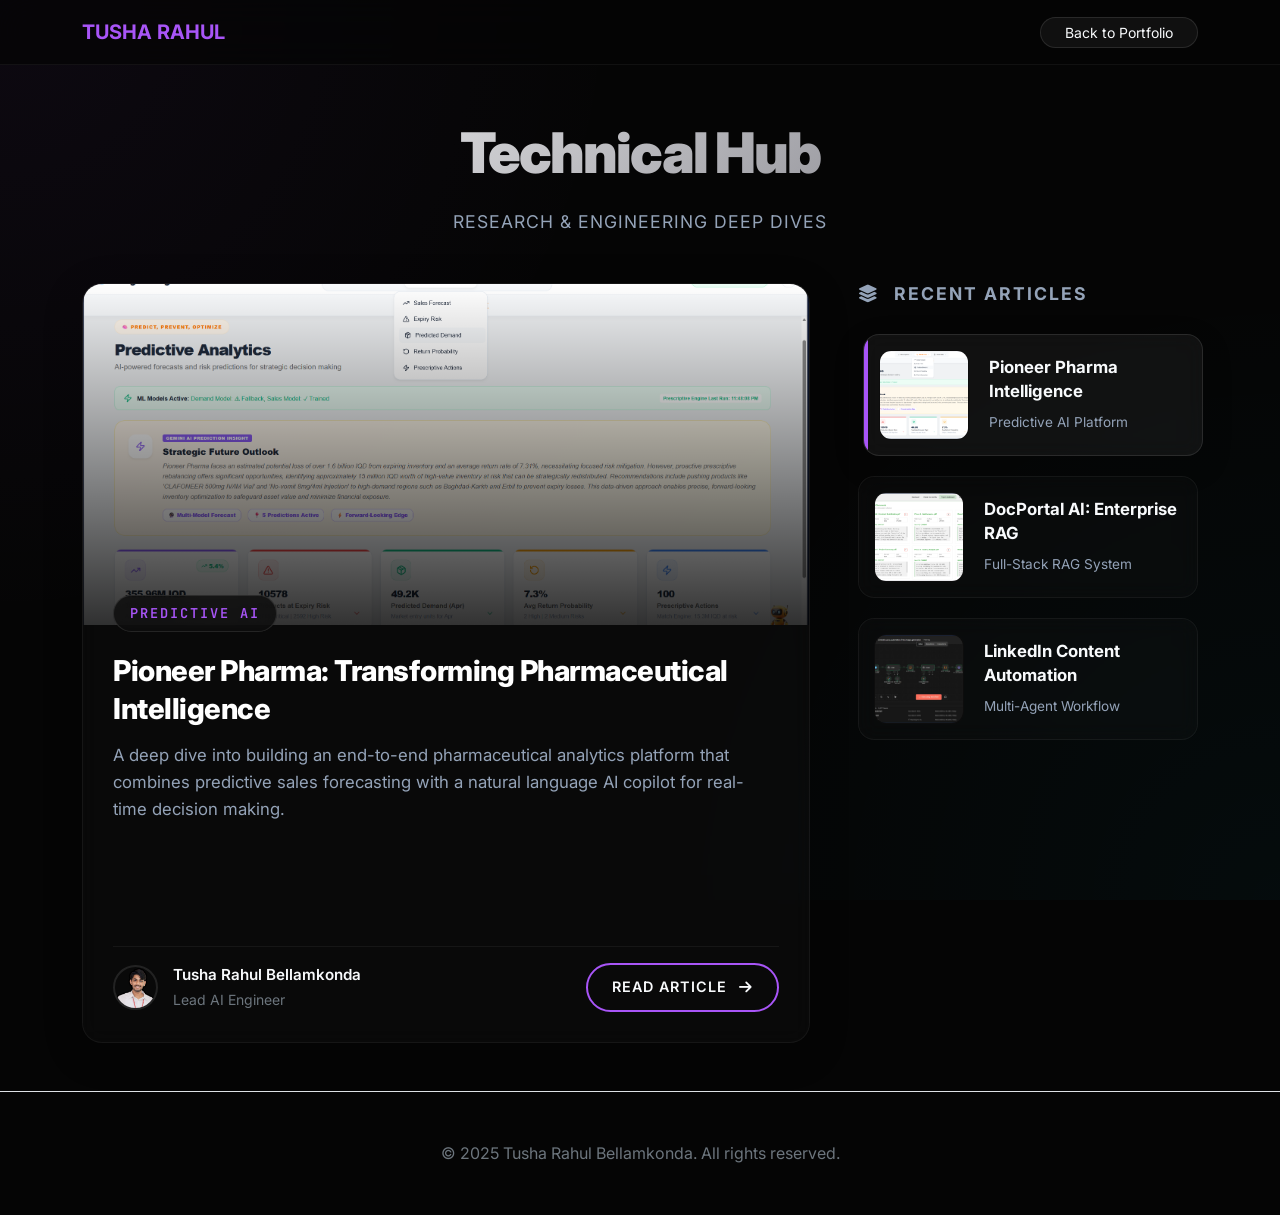
==== commit 5991f477: "Update articles.html" ====
--- a/articles.html
+++ b/articles.html
@@ -58,6 +58,20 @@
             transition: var(--transition);
         }
 
+        .nav-btn {
+            background: rgba(255,255,255,0.05);
+            border: 1px solid rgba(255,255,255,0.1);
+            color: var(--text-primary);
+            transition: var(--transition);
+        }
+
+        .nav-btn:hover {
+            background: rgba(255,255,255,0.1);
+            border-color: rgba(255,255,255,0.2);
+            color: #ffffff;
+            transform: translateY(-2px);
+        }
+
         .page-header {
             padding: 120px 0 30px;
             position: relative;
@@ -369,7 +383,7 @@
         <div class="container">
             <a class="navbar-brand fw-bold" style="color: var(--accent-purple);" href="index.html">TUSHA RAHUL</a>
             <div class="ms-auto">
-                <a href="index.html" class="btn btn-outline-light btn-sm rounded-pill px-4" style="background: rgba(255,255,255,0.05); border-color: rgba(255,255,255,0.1);">Back to Portfolio</a>
+                <a href="index.html" class="btn btn-sm rounded-pill px-4 nav-btn">Back to Portfolio</a>
             </div>
         </div>
     </nav>
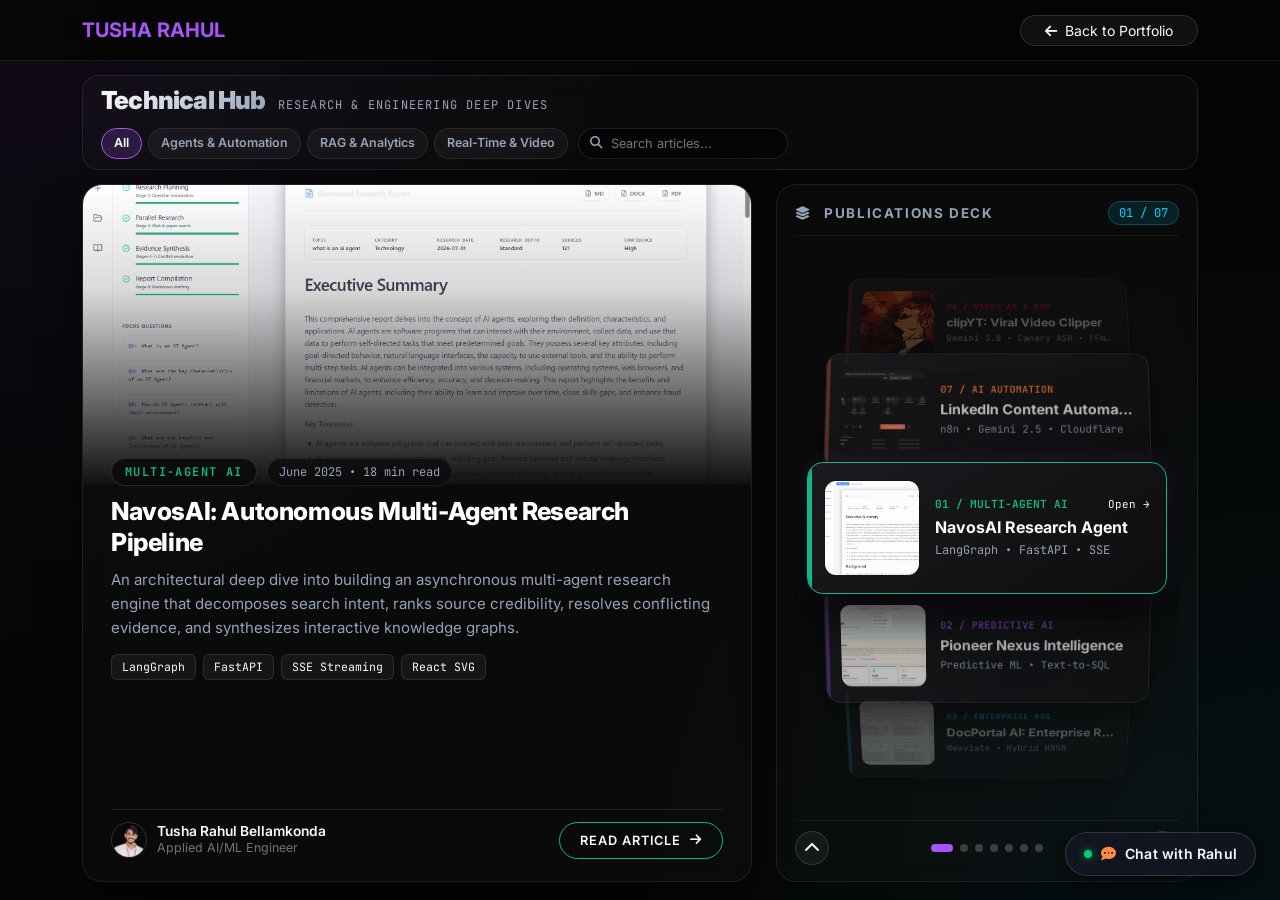
==== commit e3fe6f0c: "Feature: Slideshow mode with slate stacking, responsive hero, 3D carousels, and AI chatbot" ====
--- a/articles.html
+++ b/articles.html
@@ -1,20 +1,25 @@
 <!DOCTYPE html>
 <html lang="en">
+
 <head>
     <meta charset="utf-8">
     <title>Technical Articles | Tusha Rahul</title>
     <meta name="viewport" content="width=device-width, initial-scale=1.0">
     <link rel="icon" type="image/x-icon" href="img/logo.png">
-    
+
     <!-- Google Fonts -->
-    <link href="https://fonts.googleapis.com/css2?family=Inter:wght@300;400;500;600;700;800&family=JetBrains+Mono:wght@300;400;500&display=swap" rel="stylesheet">
-    
+    <link
+        href="https://fonts.googleapis.com/css2?family=Inter:wght@300;400;500;600;700;800;900&family=JetBrains+Mono:wght@300;400;500;600&display=swap"
+        rel="stylesheet">
+
     <!-- Font Awesome -->
     <link href="https://cdnjs.cloudflare.com/ajax/libs/font-awesome/6.4.0/css/all.min.css" rel="stylesheet">
-    
+
     <!-- Bootstrap CSS -->
     <link href="https://cdn.jsdelivr.net/npm/bootstrap@5.3.3/dist/css/bootstrap.min.css" rel="stylesheet">
-    
+    <!-- Chatbot Stylesheet -->
+    <link rel="stylesheet" href="css/chatbot.css">
+
     <style>
         :root {
             --primary-bg: #050505;
@@ -24,93 +29,185 @@
             --accent-purple: #a855f7;
             --accent-cyan: #00d4ff;
             --accent-orange: #ff7a30;
-            --card-bg: rgba(255, 255, 255, 0.02);
-            --card-border: rgba(255, 255, 255, 0.05);
-            --card-hover: rgba(255, 255, 255, 0.05);
-            --transition: all 0.4s cubic-bezier(0.165, 0.84, 0.44, 1);
+            --card-bg: rgba(255, 255, 255, 0.025);
+            --card-border: rgba(255, 255, 255, 0.08);
+            --transition: all 0.35s cubic-bezier(0.22, 1, 0.36, 1);
             --border-radius: 20px;
         }
 
-        html {
-            scroll-snap-type: y mandatory;
+        html,
+        body {
+            height: 100vh;
+            max-height: 100vh;
+            overflow: hidden;
+            margin: 0;
+            padding: 0;
             scroll-behavior: smooth;
-            scroll-padding-top: 100px;
         }
 
         body {
             font-family: 'Inter', sans-serif;
             color: var(--text-primary);
             background-color: var(--primary-bg);
-            background-image: 
-                radial-gradient(circle at 0% 0%, rgba(168, 85, 247, 0.05) 0%, transparent 40%),
-                radial-gradient(circle at 100% 100%, rgba(0, 212, 255, 0.03) 0%, transparent 40%);
-            background-attachment: fixed;
-            line-height: 1.7;
-            min-height: 100vh;
-        }
-        
+            background-image:
+                radial-gradient(circle at 0% 0%, rgba(168, 85, 247, 0.07) 0%, transparent 42%),
+                radial-gradient(circle at 100% 100%, rgba(0, 212, 255, 0.05) 0%, transparent 42%);
+            display: flex;
+            flex-direction: column;
+        }
+
+        /* Compact Top Navbar */
         .navbar {
-            background-color: rgba(5, 5, 5, 0.7);
+            background-color: rgba(5, 5, 5, 0.85);
             -webkit-backdrop-filter: blur(20px);
             backdrop-filter: blur(20px);
             border-bottom: 1px solid var(--card-border);
             padding: 10px 0;
-            transition: var(--transition);
+            flex-shrink: 0;
+            z-index: 100;
         }
 
         .nav-btn {
-            background: rgba(255,255,255,0.05);
-            border: 1px solid rgba(255,255,255,0.1);
+            background: rgba(255, 255, 255, 0.05);
+            border: 1px solid rgba(255, 255, 255, 0.12);
             color: var(--text-primary);
             transition: var(--transition);
         }
 
         .nav-btn:hover {
-            background: rgba(255,255,255,0.1);
-            border-color: rgba(255,255,255,0.2);
+            background: rgba(255, 255, 255, 0.12);
+            border-color: rgba(255, 255, 255, 0.25);
             color: #ffffff;
-            transform: translateY(-2px);
-        }
-
-        .page-header {
-            padding: 120px 0 30px;
-            position: relative;
-            text-align: center;
-            scroll-snap-align: start;
+            transform: translateY(-1px);
+        }
+
+        /* Single-Screen Workspace Container */
+        .hub-viewport {
+            flex: 1;
+            display: flex;
+            flex-direction: column;
+            min-height: 0;
+            padding-top: 14px;
+            padding-bottom: 18px;
+        }
+
+        /* Compact Header + Filter Strip */
+        .hub-topbar {
+            display: flex;
+            justify-content: space-between;
+            align-items: center;
+            flex-wrap: wrap;
+            gap: 12px;
+            margin-bottom: 14px;
+            padding: 10px 18px;
+            background: var(--card-bg);
+            border: 1px solid var(--card-border);
+            border-radius: 16px;
+            backdrop-filter: blur(12px);
+            flex-shrink: 0;
+        }
+
+        .hub-title-group {
+            display: flex;
+            align-items: baseline;
+            gap: 12px;
         }
 
         .page-title {
-            font-size: 3.5rem;
+            font-size: 1.55rem;
             font-weight: 900;
             margin: 0;
-            letter-spacing: -2px;
-            background: linear-gradient(135deg, #fff 0%, #71717a 100%);
+            letter-spacing: -0.8px;
+            background: linear-gradient(135deg, #fff 0%, #94a3b8 100%);
             -webkit-background-clip: text;
             -webkit-text-fill-color: transparent;
-            animation: slideDown 0.8s cubic-bezier(0.165, 0.84, 0.44, 1);
         }
 
         .page-subtitle {
+            font-family: 'JetBrains Mono', monospace;
             color: var(--text-secondary);
-            font-size: 1.1rem;
-            margin-top: 20px;
-            font-weight: 400;
-            letter-spacing: 1px;
+            font-size: 0.75rem;
             text-transform: uppercase;
-            animation: fadeIn 1.2s ease-out;
-        }
-
-        @keyframes slideDown {
-            from { opacity: 0; transform: translateY(-30px); }
-            to { opacity: 1; transform: translateY(0); }
-        }
-
-        @keyframes fadeIn {
-            from { opacity: 0; }
-            to { opacity: 1; }
-        }
-
-        /* Featured Article (Left) */
+            letter-spacing: 1.2px;
+        }
+
+        .hub-controls-right {
+            display: flex;
+            align-items: center;
+            gap: 10px;
+            flex-wrap: wrap;
+        }
+
+        .filter-pills {
+            display: flex;
+            gap: 6px;
+            flex-wrap: wrap;
+        }
+
+        .filter-pill {
+            background: rgba(255, 255, 255, 0.04);
+            border: 1px solid rgba(255, 255, 255, 0.08);
+            color: var(--text-secondary);
+            font-size: 0.78rem;
+            font-weight: 600;
+            padding: 5px 12px;
+            border-radius: 50px;
+            cursor: pointer;
+            transition: var(--transition);
+        }
+
+        .filter-pill:hover {
+            color: #fff;
+            border-color: rgba(255, 255, 255, 0.22);
+        }
+
+        .filter-pill.active {
+            background: rgba(168, 85, 247, 0.18);
+            border-color: var(--accent-purple);
+            color: #fff;
+        }
+
+        .hub-search-wrap {
+            position: relative;
+            width: 210px;
+        }
+
+        .hub-search-wrap i {
+            position: absolute;
+            left: 12px;
+            top: 50%;
+            transform: translateY(-50%);
+            color: var(--text-secondary);
+            font-size: 0.78rem;
+        }
+
+        .hub-search-input {
+            width: 100%;
+            background: rgba(0, 0, 0, 0.45);
+            border: 1px solid rgba(255, 255, 255, 0.1);
+            border-radius: 50px;
+            padding: 5px 12px 5px 32px;
+            color: var(--text-primary);
+            font-size: 0.8rem;
+            outline: none;
+            transition: var(--transition);
+        }
+
+        .hub-search-input:focus {
+            border-color: var(--accent-cyan);
+        }
+
+        /* Main Two-Column Grid Filling Remaining Height */
+        .hub-split-grid {
+            flex: 1;
+            min-height: 0;
+            display: grid;
+            grid-template-columns: 1.35fr 0.85fr;
+            gap: 24px;
+            align-items: stretch;
+        }
+
+        /* LEFT PANE: Featured Article Card */
         .featured-article {
             background: var(--card-bg);
             border: 1px solid var(--card-border);
@@ -118,26 +215,34 @@
             overflow: hidden;
             transition: var(--transition);
             cursor: pointer;
-            position: sticky;
-            top: 100px;
-            height: calc(100vh - 140px);
-            min-height: 480px;
-            box-shadow: 0 10px 40px rgba(0,0,0,0.2);
+            height: 100%;
+            box-shadow: 0 18px 45px rgba(0, 0, 0, 0.4);
             display: flex;
             flex-direction: column;
-            backdrop-filter: blur(10px);
+            backdrop-filter: blur(14px);
         }
 
         .featured-article:hover {
-            transform: translateY(-10px);
-            box-shadow: 0 30px 60px rgba(0,0,0,0.5);
             border-color: var(--card-accent, var(--accent-purple));
+            box-shadow: 0 22px 55px rgba(0, 0, 0, 0.55);
+        }
+
+        #featured-content {
+            display: flex;
+            flex-direction: column;
+            height: 100%;
+            transition: opacity 0.18s ease, transform 0.18s ease;
+        }
+
+        #featured-content.fade-out {
+            opacity: 0;
+            transform: translateY(6px);
         }
 
         .featured-img-wrapper {
             width: 100%;
-            flex: 0 0 45%;
-            min-height: 200px;
+            flex: 0 0 43%;
+            min-height: 170px;
             overflow: hidden;
             position: relative;
         }
@@ -146,7 +251,7 @@
             content: '';
             position: absolute;
             inset: 0;
-            background: linear-gradient(to top, rgba(0,0,0,0.8) 0%, transparent 100%);
+            background: linear-gradient(to top, rgba(5, 5, 5, 0.95) 0%, rgba(5, 5, 5, 0.15) 65%, transparent 100%);
             z-index: 1;
         }
 
@@ -154,393 +259,941 @@
             width: 100%;
             height: 100%;
             object-fit: cover;
-            transition: transform 0.6s cubic-bezier(0.165, 0.84, 0.44, 1);
+            transition: transform 0.5s ease;
         }
 
         .featured-article:hover .featured-img {
-            transform: scale(1.05);
+            transform: scale(1.03);
         }
 
         .featured-content-body {
-            padding: 30px;
+            padding: 22px 28px 22px;
             flex: 1;
             display: flex;
             flex-direction: column;
             position: relative;
             z-index: 2;
-            margin-top: -60px;
-            overflow: hidden;
+            margin-top: -48px;
+            min-height: 0;
+        }
+
+        .featured-meta-row {
+            display: flex;
+            align-items: center;
+            gap: 10px;
+            margin-bottom: 10px;
         }
 
         .category-tag {
             font-family: 'JetBrains Mono', monospace;
-            font-size: 0.85rem;
+            font-size: 0.75rem;
             font-weight: 600;
             text-transform: uppercase;
-            letter-spacing: 2px;
-            margin-bottom: 20px;
-            display: inline-block;
-            background: rgba(10,10,10,0.8);
-            backdrop-filter: blur(10px);
-            padding: 6px 16px;
+            letter-spacing: 1.4px;
+            background: rgba(10, 10, 10, 0.88);
+            padding: 4px 13px;
             border-radius: 50px;
-            border: 1px solid rgba(255,255,255,0.1);
-            transition: var(--transition);
-            width: fit-content;
+            border: 1px solid rgba(255, 255, 255, 0.12);
+        }
+
+        .read-time-pill {
+            font-family: 'JetBrains Mono', monospace;
+            font-size: 0.75rem;
+            color: var(--text-secondary);
+            background: rgba(10, 10, 10, 0.75);
+            padding: 4px 11px;
+            border-radius: 50px;
+            border: 1px solid rgba(255, 255, 255, 0.08);
         }
 
         .featured-title {
-            font-size: 1.8rem;
+            font-size: 1.55rem;
             font-weight: 800;
-            margin-bottom: 15px;
-            line-height: 1.3;
+            margin-bottom: 10px;
+            line-height: 1.25;
             color: #ffffff;
-            transition: var(--transition);
-            letter-spacing: -0.5px;
+            letter-spacing: -0.4px;
         }
 
         .featured-excerpt {
             color: var(--text-secondary);
-            font-size: 1.05rem;
-            margin-bottom: 20px;
-            flex-grow: 1;
+            font-size: 0.94rem;
+            margin-bottom: 14px;
             line-height: 1.6;
             overflow-y: auto;
-            padding-right: 15px;
-        }
-        
-        /* Custom Scrollbar for excerpt if it overflows */
-        .featured-excerpt::-webkit-scrollbar {
-            width: 6px;
-        }
-        .featured-excerpt::-webkit-scrollbar-thumb {
-            background: rgba(255, 255, 255, 0.1);
-            border-radius: 10px;
+            padding-right: 6px;
+        }
+
+        .featured-tech-row {
+            display: flex;
+            flex-wrap: wrap;
+            gap: 7px;
+            margin-bottom: 14px;
+        }
+
+        .featured-tech-pill {
+            font-family: 'JetBrains Mono', monospace;
+            font-size: 0.72rem;
+            padding: 3px 10px;
+            border-radius: 6px;
+            background: rgba(255, 255, 255, 0.05);
+            color: var(--text-primary);
+            border: 1px solid rgba(255, 255, 255, 0.09);
+        }
+
+        .card-footer-flex {
+            display: flex;
+            justify-content: space-between;
+            align-items: center;
+            padding-top: 12px;
+            border-top: 1px solid var(--card-border);
+            margin-top: auto;
+        }
+
+        .author-meta {
+            display: flex;
+            align-items: center;
+            gap: 10px;
+        }
+
+        .author-avatar {
+            width: 36px;
+            height: 36px;
+            border-radius: 50%;
+            object-fit: cover;
+            border: 1.5px solid rgba(255, 255, 255, 0.14);
+        }
+
+        .author-name {
+            font-weight: 600;
+            font-size: 0.86rem;
+            color: var(--text-primary);
+            line-height: 1.2;
         }
 
         .read-article-btn {
             display: inline-flex;
             align-items: center;
-            gap: 12px;
-            padding: 10px 24px;
+            gap: 9px;
+            padding: 8px 20px;
             background: transparent;
-            border: 2px solid var(--card-accent, var(--accent-purple));
+            border: 1.8px solid var(--card-accent, var(--accent-purple));
             color: var(--text-primary);
             text-decoration: none;
             font-weight: 600;
             text-transform: uppercase;
-            letter-spacing: 1px;
-            font-size: 0.9rem;
+            letter-spacing: 0.9px;
+            font-size: 0.8rem;
             border-radius: 50px;
             transition: var(--transition);
-            width: fit-content;
         }
 
         .featured-article:hover .read-article-btn {
             background: var(--card-accent, var(--accent-purple));
             color: #000;
-            box-shadow: 0 10px 20px rgba(0, 0, 0, 0.3);
-            transform: translateX(10px);
-        }
-
-        .card-footer-flex {
+            box-shadow: 0 8px 20px rgba(0, 0, 0, 0.35);
+        }
+
+        /* RIGHT PANE: Vertically Scrollable 3D Stacked Card Carousel */
+        .vertical-deck-pane {
+            background: var(--card-bg);
+            border: 1px solid var(--card-border);
+            border-radius: var(--border-radius);
+            padding: 16px 18px;
+            display: flex;
+            flex-direction: column;
+            height: 100%;
+            min-height: 0;
+            overflow: hidden;
+            backdrop-filter: blur(12px);
+        }
+
+        .deck-pane-header {
             display: flex;
             justify-content: space-between;
             align-items: center;
-            padding-top: 15px;
-            border-top: 1px solid var(--card-border);
-            margin-top: auto;
-        }
-
-        .author-meta {
-            display: flex;
-            align-items: center;
-            gap: 15px;
-        }
-
-        .author-avatar {
-            width: 45px;
-            height: 45px;
-            border-radius: 50%;
-            object-fit: cover;
-            border: 2px solid rgba(255, 255, 255, 0.1);
-        }
-
-        .author-name {
-            font-weight: 600;
-            font-size: 0.95rem;
-            color: var(--text-primary);
-        }
-
-        /* Recent Articles (Right Sidebar) */
+            padding-bottom: 10px;
+            border-bottom: 1px solid rgba(255, 255, 255, 0.06);
+            flex-shrink: 0;
+        }
+
         .sidebar-title {
-            font-size: 1.1rem;
+            font-size: 0.84rem;
             font-weight: 700;
-            margin-bottom: 30px;
+            margin: 0;
             color: var(--text-secondary);
             text-transform: uppercase;
-            letter-spacing: 2px;
-        }
-
-        .recent-card {
-            display: flex;
-            gap: 20px;
-            margin-bottom: 20px;
-            text-decoration: none;
-            padding: 15px;
-            background: var(--card-bg);
-            border: 1px solid var(--card-border);
+            letter-spacing: 1.6px;
+        }
+
+        .deck-counter-badge {
+            font-family: 'JetBrains Mono', monospace;
+            font-size: 0.76rem;
+            color: var(--accent-cyan);
+            background: rgba(0, 212, 255, 0.1);
+            border: 1px solid rgba(0, 212, 255, 0.25);
+            padding: 2px 10px;
+            border-radius: 20px;
+        }
+
+        /* 3D Vertical Carousel Stage */
+        .vertical-carousel-stage {
+            position: relative;
+            flex: 1;
+            width: 100%;
+            min-height: 0;
+            display: flex;
+            align-items: center;
+            justify-content: center;
+            perspective: 1100px;
+            overflow: hidden;
+            cursor: ns-resize;
+            user-select: none;
+        }
+
+        .v-stacked-card {
+            position: absolute;
+            width: 94%;
+            height: 132px;
+            background: linear-gradient(145deg, rgba(28, 28, 32, 0.96) 0%, rgba(14, 14, 17, 0.98) 100%);
+            border: 1px solid rgba(255, 255, 255, 0.09);
             border-radius: 16px;
-            transition: var(--transition);
+            padding: 14px 16px;
+            display: flex;
+            align-items: center;
+            gap: 15px;
+            box-shadow: 0 16px 38px rgba(0, 0, 0, 0.65);
+            transition: transform 0.42s cubic-bezier(0.22, 1, 0.36, 1),
+                        opacity 0.42s ease,
+                        border-color 0.3s ease,
+                        box-shadow 0.3s ease;
             cursor: pointer;
-            align-items: center;
-            position: relative;
             overflow: hidden;
-            backdrop-filter: blur(10px);
-        }
-
-        .recent-card::before {
+        }
+
+        .v-stacked-card::before {
             content: '';
             position: absolute;
             left: 0;
             top: 0;
             bottom: 0;
             width: 4px;
-            background: var(--card-accent, transparent);
-            opacity: 0;
-            transition: var(--transition);
-        }
-
-        .recent-card:hover, .recent-card.active {
-            background: var(--card-hover);
-            border-color: rgba(255, 255, 255, 0.1);
-            transform: translateX(5px);
-            box-shadow: 0 10px 30px rgba(0,0,0,0.2);
-        }
-
-        .recent-card:hover::before, .recent-card.active::before {
+            background: var(--card-accent, var(--accent-purple));
+            opacity: 0.4;
+            transition: opacity 0.3s ease;
+        }
+
+        .v-stacked-card.active {
+            border-color: var(--card-accent, var(--accent-purple));
+            box-shadow: 0 22px 48px rgba(0, 0, 0, 0.8), 0 0 24px rgba(168, 85, 247, 0.16);
+        }
+
+        .v-stacked-card.active::before {
             opacity: 1;
         }
 
-        .recent-img-wrapper {
-            width: 90px;
-            height: 90px;
-            flex-shrink: 0;
-            background: #000;
+        .v-card-thumb {
+            width: 96px;
+            height: 96px;
             border-radius: 12px;
             overflow: hidden;
-            border: 1px solid rgba(255,255,255,0.05);
-        }
-
-        .recent-img {
+            flex-shrink: 0;
+            border: 1px solid rgba(255, 255, 255, 0.08);
+            background: #000;
+        }
+
+        .v-card-thumb img {
             width: 100%;
             height: 100%;
             object-fit: cover;
-            transition: var(--transition);
-        }
-
-        .recent-card:hover .recent-img {
-            transform: scale(1.1);
-        }
-
-        .recent-content {
+        }
+
+        .v-card-info {
+            flex: 1;
+            min-width: 0;
             display: flex;
             flex-direction: column;
             justify-content: center;
         }
 
-        .recent-title {
-            font-size: 1.05rem;
+        .v-card-top-meta {
+            display: flex;
+            justify-content: space-between;
+            align-items: center;
+            margin-bottom: 4px;
+        }
+
+        .v-card-num {
+            font-family: 'JetBrains Mono', monospace;
+            font-size: 0.7rem;
+            font-weight: 600;
+            color: var(--card-accent, var(--accent-purple));
+            text-transform: uppercase;
+        }
+
+        .v-card-open-hint {
+            font-family: 'JetBrains Mono', monospace;
+            font-size: 0.68rem;
+            color: var(--text-secondary);
+            opacity: 0;
+            transition: opacity 0.25s ease;
+        }
+
+        .v-stacked-card.active .v-card-open-hint {
+            opacity: 1;
+            color: var(--text-primary);
+        }
+
+        .v-card-title {
+            font-size: 1rem;
             font-weight: 700;
             color: var(--text-primary);
-            line-height: 1.4;
-            margin-bottom: 8px;
+            margin: 0 0 5px 0;
+            line-height: 1.3;
+            white-space: nowrap;
+            overflow: hidden;
+            text-overflow: ellipsis;
+        }
+
+        .v-card-sub {
+            font-family: 'JetBrains Mono', monospace;
+            font-size: 0.74rem;
+            color: var(--text-secondary);
+            white-space: nowrap;
+            overflow: hidden;
+            text-overflow: ellipsis;
+        }
+
+        /* Bottom Vertical Controls Bar */
+        .v-deck-controls {
+            display: flex;
+            justify-content: space-between;
+            align-items: center;
+            padding-top: 10px;
+            border-top: 1px solid rgba(255, 255, 255, 0.06);
+            flex-shrink: 0;
+        }
+
+        .v-nav-btn {
+            width: 34px;
+            height: 34px;
+            border-radius: 50%;
+            background: rgba(255, 255, 255, 0.05);
+            border: 1px solid rgba(255, 255, 255, 0.12);
+            color: var(--text-primary);
+            display: inline-flex;
+            align-items: center;
+            justify-content: center;
+            cursor: pointer;
             transition: var(--transition);
         }
 
-        .recent-author-name {
-            font-size: 0.85rem;
-            color: var(--text-secondary);
-        }
-
+        .v-nav-btn:hover {
+            background: var(--accent-purple);
+            border-color: var(--accent-purple);
+            color: #000;
+        }
+
+        .v-dots {
+            display: flex;
+            align-items: center;
+            gap: 7px;
+        }
+
+        .v-dot {
+            width: 8px;
+            height: 8px;
+            border-radius: 50%;
+            background: rgba(255, 255, 255, 0.2);
+            border: none;
+            padding: 0;
+            cursor: pointer;
+            transition: var(--transition);
+        }
+
+        .v-dot.active {
+            width: 22px;
+            border-radius: 10px;
+            background: var(--accent-purple);
+        }
+
+        .theme-navosai { --card-accent: #10b981; }
         .theme-nexus { --card-accent: #a855f7; }
         .theme-docportal { --card-accent: #00d4ff; }
         .theme-n8n { --card-accent: #ff7a30; }
-
-        .fade-out { opacity: 0; transform: translateY(10px) scale(0.98); }
-        .fade-in { opacity: 1; transform: translateY(0) scale(1); }
-
+        .theme-ideate { --card-accent: #8b5cf6; }
+        .theme-outreach { --card-accent: #ff6d5a; }
+        .theme-clipyt { --card-accent: #ff0033; }
+
+        /* Mobile Fallback (< 992px allows scrolling cleanly) */
         @media (max-width: 991px) {
-            .page-title { font-size: 3rem; }
-            .sidebar-title { margin-top: 60px; }
-            .featured-title { font-size: 1.8rem; }
-            .featured-img-wrapper { height: 250px; }
+            html, body {
+                height: auto;
+                max-height: none;
+                overflow-y: auto;
+            }
+            .hub-split-grid {
+                grid-template-columns: 1fr;
+            }
+            .vertical-carousel-stage {
+                height: 380px;
+                flex: none;
+            }
+            .featured-img-wrapper {
+                height: 220px;
+                flex: none;
+            }
         }
     </style>
 </head>
+
 <body>
-    <nav class="navbar navbar-expand-lg navbar-dark fixed-top">
+    <!-- Fixed Compact Navbar -->
+    <nav class="navbar navbar-expand-lg navbar-dark">
         <div class="container">
             <a class="navbar-brand fw-bold" style="color: var(--accent-purple);" href="index.html">TUSHA RAHUL</a>
             <div class="ms-auto">
-                <a href="index.html" class="btn btn-sm rounded-pill px-4 nav-btn">Back to Portfolio</a>
+                <a href="index.html#articles" class="btn btn-sm rounded-pill px-4 nav-btn">
+                    <i class="fas fa-arrow-left me-1"></i> Back to Portfolio
+                </a>
             </div>
         </div>
     </nav>
 
-    <div class="page-header">
-        <div class="container">
-            <h1 class="page-title">Technical Hub</h1>
-            <p class="page-subtitle">Research & Engineering Deep Dives</p>
+    <!-- Single-Screen Workspace -->
+    <main class="container hub-viewport">
+        <!-- Top Filter & Search Bar -->
+        <div class="hub-topbar">
+            <div class="hub-title-group">
+                <h1 class="page-title">Technical Hub</h1>
+                <span class="page-subtitle d-none d-md-inline">Research &amp; Engineering Deep Dives</span>
+            </div>
+
+            <div class="hub-controls-right">
+                <div class="filter-pills" id="filterPills">
+                    <button type="button" class="filter-pill active" data-filter="all">All</button>
+                    <button type="button" class="filter-pill" data-filter="agents">Agents &amp; Automation</button>
+                    <button type="button" class="filter-pill" data-filter="rag">RAG &amp; Analytics</button>
+                    <button type="button" class="filter-pill" data-filter="realtime">Real-Time &amp; Video</button>
+                </div>
+                <div class="hub-search-wrap">
+                    <i class="fas fa-search"></i>
+                    <input type="text" id="articleSearchInput" class="hub-search-input" placeholder="Search articles...">
+                </div>
+            </div>
         </div>
-    </div>
-
-    <main class="container pb-5" style="scroll-snap-align: start;">
-        <div class="row gx-lg-5">
-            <!-- Featured Article (Left) -->
-            <div class="col-lg-8">
-                <article class="featured-article theme-nexus" id="featured-article" onclick="openCurrentArticle()">
-                    <div id="featured-content" style="display: flex; flex-direction: column; height: 100%; transition: all 0.4s ease;">
-                        <div class="featured-img-wrapper">
-                            <img src="img/pioneer-nexus-pred-analytics-cover.png" alt="Pioneer Pharma" class="featured-img" id="main-img">
+
+        <!-- Two-Column Split View -->
+        <div class="hub-split-grid">
+            <!-- LEFT: Full Featured Article Preview -->
+            <article class="featured-article theme-navosai" id="featured-article" onclick="openCurrentArticle()">
+                <div id="featured-content">
+                    <div class="featured-img-wrapper">
+                        <img src="img/navosai-research-report.png" alt="Featured Article"
+                            onerror="this.src='img/hero-bg.jpg'" class="featured-img" id="main-img">
+                    </div>
+                    <div class="featured-content-body">
+                        <div class="featured-meta-row">
+                            <span class="category-tag" id="main-tag" style="color: #10b981;">Multi-Agent AI</span>
+                            <span class="read-time-pill" id="main-meta">June 2025 &bull; 18 min read</span>
                         </div>
-                        <div class="featured-content-body">
-                            <span class="category-tag" id="main-tag" style="color: var(--accent-purple);">Predictive AI</span>
-                            <h2 class="featured-title" id="main-title">Pioneer Pharma: Transforming Pharmaceutical Intelligence</h2>
-                            <p class="featured-excerpt" id="main-excerpt">
-                                A deep dive into building an end-to-end pharmaceutical analytics platform that combines predictive sales forecasting with a natural language AI copilot for real-time decision making.
-                            </p>
-                            <div class="card-footer-flex">
-                                <div class="author-meta">
-                                    <img src="img/logo.png" alt="Tusha Rahul" class="author-avatar">
-                                    <div class="author-info">
-                                        <div class="author-name">Tusha Rahul Bellamkonda</div>
-                                        <div class="text-secondary small">Lead AI Engineer</div>
-                                    </div>
+                        <h2 class="featured-title" id="main-title">NavosAI: Autonomous Multi-Agent Research Pipeline</h2>
+                        <p class="featured-excerpt" id="main-excerpt">
+                            An architectural deep dive into building an asynchronous multi-agent research engine that decomposes search intent, ranks source credibility, resolves conflicting evidence, and synthesizes interactive knowledge graphs.
+                        </p>
+                        <div class="featured-tech-row" id="main-tech"></div>
+                        <div class="card-footer-flex">
+                            <div class="author-meta">
+                                <img src="img/logo.png" alt="Tusha Rahul" class="author-avatar">
+                                <div>
+                                    <div class="author-name">Tusha Rahul Bellamkonda</div>
+                                    <div class="text-secondary" style="font-size: 0.78rem;">Applied AI/ML Engineer</div>
                                 </div>
-                                <a href="articles/pioneer-nexus-article.html" class="read-article-btn" id="main-link">Read Article <i class="fas fa-arrow-right"></i></a>
                             </div>
-                        </div>
-                    </div>
-                </article>
-            </div>
-
-            <!-- Recent Articles (Right) -->
-            <div class="col-lg-4">
-                <h2 class="sidebar-title"><i class="fas fa-layer-group me-2"></i> Recent articles</h2>
-                
-                <div class="recent-list">
-                    <!-- Nexus -->
-                    <div onmouseenter="switchArticle('nexus')" onclick="window.location.href='articles/pioneer-nexus-article.html'" class="recent-card theme-nexus active" id="card-nexus">
-                        <div class="recent-img-wrapper">
-                            <img src="img/pioneer-nexus-pred-analytics-cover.png" alt="Nexus" class="recent-img">
-                        </div>
-                        <div class="recent-content">
-                            <h3 class="recent-title">Pioneer Pharma Intelligence</h3>
-                            <div class="recent-author-name">Predictive AI Platform</div>
-                        </div>
-                    </div>
-
-                    <!-- DocPortal -->
-                    <div onmouseenter="switchArticle('docportal')" onclick="window.location.href='articles/docportal-article.html'" class="recent-card theme-docportal" id="card-docportal">
-                        <div class="recent-img-wrapper">
-                            <img src="img/docportal-projects-page.png" alt="DocPortal AI" class="recent-img">
-                        </div>
-                        <div class="recent-content">
-                            <h3 class="recent-title">DocPortal AI: Enterprise RAG</h3>
-                            <div class="recent-author-name">Full-Stack RAG System</div>
-                        </div>
-                    </div>
-
-                    <!-- LinkedIn Automation -->
-                    <div onmouseenter="switchArticle('n8n')" onclick="window.location.href='articles/linkedin-automation.html'" class="recent-card theme-n8n" id="card-n8n">
-                        <div class="recent-img-wrapper">
-                            <img src="img/n8n-linkedin-post-generator.png" alt="LinkedIn Automation" class="recent-img">
-                        </div>
-                        <div class="recent-content">
-                            <h3 class="recent-title">LinkedIn Content Automation</h3>
-                            <div class="recent-author-name">Multi-Agent Workflow</div>
+                            <a href="articles/navosai-article.html" class="read-article-btn" id="main-link" onclick="event.stopPropagation()">
+                                Read Article <i class="fas fa-arrow-right"></i>
+                            </a>
                         </div>
                     </div>
                 </div>
-            </div>
+            </article>
+
+            <!-- RIGHT: Vertically Scrollable 3D Stacked Carousel -->
+            <aside class="vertical-deck-pane">
+                <div class="deck-pane-header">
+                    <h2 class="sidebar-title"><i class="fas fa-layer-group me-2"></i> Publications Deck</h2>
+                    <span class="deck-counter-badge" id="deckCounter">01 / 07</span>
+                </div>
+
+                <div class="vertical-carousel-stage" id="verticalDeckStage" tabindex="0" aria-label="Scrollable articles deck">
+                    <!-- Vertically stacked cards injected dynamically -->
+                </div>
+
+                <div class="v-deck-controls">
+                    <button type="button" class="v-nav-btn" id="vPrevBtn" aria-label="Previous Article" title="Previous (Up Arrow)">
+                        <i class="fas fa-chevron-up"></i>
+                    </button>
+                    <div class="v-dots" id="vDots"></div>
+                    <button type="button" class="v-nav-btn" id="vNextBtn" aria-label="Next Article" title="Next (Down Arrow)">
+                        <i class="fas fa-chevron-down"></i>
+                    </button>
+                </div>
+            </aside>
         </div>
     </main>
 
     <script>
-        const articles = {
-            nexus: {
-                tag: "Predictive AI",
-                title: "Pioneer Pharma: Transforming Pharmaceutical Intelligence",
-                excerpt: "A deep dive into building an end-to-end pharmaceutical analytics platform that combines predictive sales forecasting with a natural language AI copilot for real-time decision making.",
-                img: "img/pioneer-nexus-pred-analytics-cover.png",
-                link: "articles/pioneer-nexus-article.html",
-                theme: "theme-nexus",
-                color: "#a855f7"
+        const articles = [
+            {
+                id: 'navosai',
+                category: 'agents',
+                tag: 'Multi-Agent AI',
+                meta: 'June 2025 • 18 min read',
+                title: 'NavosAI: Autonomous Multi-Agent Research Pipeline',
+                shortTitle: 'NavosAI Research Agent',
+                subtitle: 'LangGraph • FastAPI • SSE',
+                excerpt: 'An architectural deep dive into building an asynchronous multi-agent research engine that decomposes search intent, ranks source credibility, resolves conflicting evidence, and synthesizes interactive knowledge graphs.',
+                img: 'img/navosai-research-report.png',
+                fallbackImg: 'img/hero-bg.jpg',
+                link: 'articles/navosai-article.html',
+                theme: 'theme-navosai',
+                color: '#10b981',
+                tech: ['LangGraph', 'FastAPI', 'SSE Streaming', 'React SVG']
             },
-            docportal: {
-                tag: "Full-Stack RAG",
-                title: "DocPortal AI: Enterprise Document Intelligence",
-                excerpt: "Architecting a secure, scalable RAG platform that enables cross-document querying with high precision using FastAPI, Weaviate, and advanced LLM orchestration.",
-                img: "img/docportal-projects-page.png",
-                link: "articles/docportal-article.html",
-                theme: "theme-docportal",
-                color: "#00d4ff"
+            {
+                id: 'nexus',
+                category: 'rag',
+                tag: 'Predictive AI',
+                meta: 'March 2025 • 12 min read',
+                title: 'Pioneer Nexus: Transforming Pharmaceutical Intelligence',
+                shortTitle: 'Pioneer Nexus Intelligence',
+                subtitle: 'Predictive ML • Text-to-SQL',
+                excerpt: 'Building an end-to-end pharmaceutical analytics platform combining ML-based sales forecasting, demand-expiry matching, and a natural-language Text-to-SQL copilot over PostgreSQL.',
+                img: 'img/pioneer-nexus-pred-analytics-cover.png',
+                fallbackImg: 'img/hero-bg.jpg',
+                link: 'articles/pioneer-nexus-article.html',
+                theme: 'theme-nexus',
+                color: '#a855f7',
+                tech: ['PostgreSQL', 'FastAPI', 'Gemini 2.5', 'Meta Prophet']
             },
-            n8n: {
-                tag: "Personal Project",
-                title: "AI-Powered LinkedIn Content Automation",
-                excerpt: "Building a multi-agent automation engine that generates context-aware professional content and visuals using n8n, GPT-4, and serverless image generation.",
-                img: "img/n8n-linkedin-post-generator.png",
-                link: "articles/linkedin-automation.html",
-                theme: "theme-n8n",
-                color: "#ff7a30"
+            {
+                id: 'docportal',
+                category: 'rag',
+                tag: 'Enterprise RAG',
+                meta: 'April 2025 • 15 min read',
+                title: 'DocPortal AI: Multi-Tenant Document Intelligence',
+                shortTitle: 'DocPortal AI: Enterprise RAG',
+                subtitle: 'Weaviate • Hybrid HNSW',
+                excerpt: 'Architecting a secure, multi-tenant RAG platform enabling cross-document querying with hybrid HNSW vector search, async ingestion pipelines, and multi-LLM orchestration.',
+                img: 'img/docportal-projects-page.png',
+                fallbackImg: 'img/hero-bg.jpg',
+                link: 'articles/docportal-article.html',
+                theme: 'theme-docportal',
+                color: '#00d4ff',
+                tech: ['Weaviate', 'FastAPI', 'React', 'Hybrid Search']
+            },
+            {
+                id: 'ideate',
+                category: 'realtime',
+                tag: 'Embedded AI Teammate',
+                meta: 'June 2025 • 14 min read',
+                title: 'Ideate: Real-Time Idea Incubation with Embedded AI',
+                shortTitle: 'Ideate: AI Collaboration',
+                subtitle: 'Supabase • NVIDIA NIM 550B',
+                excerpt: 'Turning early brainstorms into execution-ready ventures using React 18, Supabase Realtime, rolling semantic memory, private OTR drawers, and NVIDIA NIM streaming.',
+                img: 'https://raw.githubusercontent.com/Rahul6158/Ideate/main/ideate-screenshots/collaborative-idea-space.png',
+                fallbackImg: 'img/hero-bg.jpg',
+                link: 'articles/ideate-article.html',
+                theme: 'theme-ideate',
+                color: '#8b5cf6',
+                tech: ['React 18', 'Supabase', 'NVIDIA NIM', 'SSE']
+            },
+            {
+                id: 'outreach',
+                category: 'agents',
+                tag: 'Agentic Automation',
+                meta: 'July 2025 • 11 min read',
+                title: 'Autonomous AI Cold Outreach Agent',
+                shortTitle: 'AI Cold Outreach Agent',
+                subtitle: 'n8n • Ollama LLaMA 3.2',
+                excerpt: 'End-to-end automated cold email pipeline combining zero-cost local Ollama inference, live Tavily corporate intelligence, Gmail dispatch, and real-time WhatsApp delivery alerts.',
+                img: 'https://raw.githubusercontent.com/Rahul6158/n8n-ai-cold-outreach-agent/main/screenshots/workflow-scrreenshot.jpeg',
+                fallbackImg: 'img/n8n-linkedin-post-generator.png',
+                link: 'articles/cold-outreach-agent.html',
+                theme: 'theme-outreach',
+                color: '#ff6d5a',
+                tech: ['n8n', 'Ollama', 'Tavily API', 'WhatsApp']
+            },
+            {
+                id: 'clipyt',
+                category: 'realtime',
+                tag: 'Video AI & DSP',
+                meta: 'August 2025 • 12 min read',
+                title: 'clipYT: Standalone AI Viral Shorts & Reels Clipper',
+                shortTitle: 'clipYT: Viral Video Clipper',
+                subtitle: 'Gemini 3.8 • Canary ASR • FFmpeg',
+                excerpt: 'Solving the widescreen peephole problem and subtitle clipping with dual-layer blurred backdrops, word-burst caption chunking, and NVIDIA Canary speech-to-text.',
+                img: 'img/hero-bg.jpg',
+                fallbackImg: 'img/hero-bg.jpg',
+                link: 'articles/clipyt-article.html',
+                theme: 'theme-clipyt',
+                color: '#ff0033',
+                tech: ['FastAPI', 'Gemini 3.8', 'Canary ASR', 'FFmpeg']
+            },
+            {
+                id: 'n8n',
+                category: 'agents',
+                tag: 'AI Automation',
+                meta: 'May 2025 • 10 min read',
+                title: 'Autonomous AI LinkedIn Content Engine',
+                shortTitle: 'LinkedIn Content Automation',
+                subtitle: 'n8n • Gemini 2.5 • Cloudflare',
+                excerpt: 'How I architected an end-to-end autonomous LinkedIn workflow combining market research, tone-matched copywriting, Cloudflare Workers SDXL visuals, and scheduled publishing.',
+                img: 'img/n8n-linkedin-post-generator.png',
+                fallbackImg: 'img/hero-bg.jpg',
+                link: 'articles/linkedin-automation.html',
+                theme: 'theme-n8n',
+                color: '#ff7a30',
+                tech: ['n8n', 'Gemini 2.5', 'Cloudflare Workers', 'Docker']
             }
-        };
-
-        let currentArticleId = 'nexus';
-
-        function switchArticle(id) {
-            if (id === currentArticleId) return;
-            
+        ];
+
+        let activeFilter = 'all';
+        let searchQuery = '';
+        let activeIdx = 0;
+
+        function getVisibleArticles() {
+            return articles.filter(a => {
+                const matchesCat = activeFilter === 'all' || a.category === activeFilter;
+                const q = searchQuery.toLowerCase();
+                const matchesSearch = !q ||
+                    a.title.toLowerCase().includes(q) ||
+                    a.excerpt.toLowerCase().includes(q) ||
+                    a.tech.some(t => t.toLowerCase().includes(q));
+                return matchesCat && matchesSearch;
+            });
+        }
+
+        function buildDeckDOM() {
+            const stage = document.getElementById('verticalDeckStage');
+            const dotsEl = document.getElementById('vDots');
+            const visible = getVisibleArticles();
+
+            if (visible.length === 0) {
+                stage.innerHTML = `<div class="text-secondary text-center px-3">No matching articles found.</div>`;
+                dotsEl.innerHTML = '';
+                document.getElementById('deckCounter').textContent = '00 / 00';
+                return;
+            }
+
+            if (activeIdx >= visible.length) activeIdx = 0;
+
+            stage.innerHTML = visible.map((item, idx) => `
+                <div class="v-stacked-card ${item.theme}" data-idx="${idx}" onclick="handleVCardClick(${idx})">
+                    <div class="v-card-thumb">
+                        <img src="${item.img}" onerror="this.src='${item.fallbackImg}'" alt="${item.shortTitle}" loading="lazy">
+                    </div>
+                    <div class="v-card-info">
+                        <div class="v-card-top-meta">
+                            <span class="v-card-num">0${idx + 1} / ${item.tag}</span>
+                            <span class="v-card-open-hint">Open &rarr;</span>
+                        </div>
+                        <h3 class="v-card-title">${item.shortTitle}</h3>
+                        <div class="v-card-sub">${item.subtitle}</div>
+                    </div>
+                </div>
+            `).join('');
+
+            dotsEl.innerHTML = visible.map((_, idx) => `
+                <button type="button" class="v-dot" data-idx="${idx}" onclick="selectVerticalCard(${idx})" aria-label="Article ${idx + 1}"></button>
+            `).join('');
+
+            updateVerticalPositions(true);
+        }
+
+        function updateVerticalPositions(instant = false) {
+            const visible = getVisibleArticles();
+            const total = visible.length;
+            if (total === 0) return;
+
+            const cards = document.querySelectorAll('#verticalDeckStage .v-stacked-card');
+            const dots = document.querySelectorAll('#vDots .v-dot');
+
+            cards.forEach((card, i) => {
+                card.classList.remove('active');
+                let diff = i - activeIdx;
+
+                // Wrap-around support for smooth infinite vertical looping
+                if (total > 2) {
+                    if (diff > Math.floor(total / 2)) diff -= total;
+                    if (diff < -Math.floor(total / 2)) diff += total;
+                }
+
+                if (diff === 0) {
+                    card.classList.add('active');
+                    card.style.transform = 'translateY(0px) scale(1) rotateX(0deg)';
+                    card.style.zIndex = 20;
+                    card.style.opacity = 1;
+                    card.style.pointerEvents = 'auto';
+                } else if (diff === 1) {
+                    card.style.transform = 'translateY(118px) scale(0.9) rotateX(-10deg)';
+                    card.style.zIndex = 12;
+                    card.style.opacity = 0.72;
+                    card.style.pointerEvents = 'auto';
+                } else if (diff === -1) {
+                    card.style.transform = 'translateY(-118px) scale(0.9) rotateX(10deg)';
+                    card.style.zIndex = 12;
+                    card.style.opacity = 0.72;
+                    card.style.pointerEvents = 'auto';
+                } else if (diff === 2) {
+                    card.style.transform = 'translateY(205px) scale(0.78) rotateX(-18deg)';
+                    card.style.zIndex = 5;
+                    card.style.opacity = 0.3;
+                    card.style.pointerEvents = 'auto';
+                } else if (diff === -2) {
+                    card.style.transform = 'translateY(-205px) scale(0.78) rotateX(18deg)';
+                    card.style.zIndex = 5;
+                    card.style.opacity = 0.3;
+                    card.style.pointerEvents = 'auto';
+                } else {
+                    card.style.transform = 'translateY(0px) scale(0.65)';
+                    card.style.zIndex = 1;
+                    card.style.opacity = 0;
+                    card.style.pointerEvents = 'none';
+                }
+            });
+
+            dots.forEach((dot, i) => dot.classList.toggle('active', i === activeIdx));
+
+            const pad = (n) => String(n).padStart(2, '0');
+            document.getElementById('deckCounter').textContent = `${pad(activeIdx + 1)} / ${pad(total)}`;
+
+            syncFeaturedArticle(visible[activeIdx], instant);
+        }
+
+        function syncFeaturedArticle(data, instant = false) {
+            if (!data) return;
             const container = document.getElementById('featured-content');
-            container.classList.add('fade-out');
-            
+            if (!instant) container.classList.add('fade-out');
+
             setTimeout(() => {
-                const data = articles[id];
-                document.getElementById('main-img').src = data.img;
-                document.getElementById('main-tag').innerText = data.tag;
+                const mainImg = document.getElementById('main-img');
+                mainImg.onerror = () => { mainImg.src = data.fallbackImg; };
+                mainImg.src = data.img;
+
+                document.getElementById('main-tag').textContent = data.tag;
                 document.getElementById('main-tag').style.color = data.color;
-                document.getElementById('main-title').innerText = data.title;
-                document.getElementById('main-excerpt').innerText = data.excerpt;
+                document.getElementById('main-meta').textContent = data.meta;
+                document.getElementById('main-title').textContent = data.title;
+                document.getElementById('main-excerpt').textContent = data.excerpt;
                 document.getElementById('main-link').href = data.link;
-                
-                const mainCard = document.getElementById('featured-article');
-                mainCard.className = 'featured-article ' + data.theme;
-                
-                // Update active state in sidebar
-                document.querySelectorAll('.recent-card').forEach(card => card.classList.remove('active'));
-                document.getElementById('card-' + id).classList.add('active');
-                
-                currentArticleId = id;
+                document.getElementById('main-tech').innerHTML = data.tech
+                    .map(t => `<span class="featured-tech-pill">${t}</span>`)
+                    .join('');
+
+                document.getElementById('featured-article').className = 'featured-article ' + data.theme;
                 container.classList.remove('fade-out');
-                container.classList.add('fade-in');
-                
-                setTimeout(() => {
-                    container.classList.remove('fade-in');
-                }, 400);
-            }, 400);
+            }, instant ? 0 : 140);
+        }
+
+        function selectVerticalCard(idx) {
+            const total = getVisibleArticles().length;
+            if (total === 0) return;
+            activeIdx = (idx + total) % total;
+            updateVerticalPositions(false);
+        }
+
+        function handleVCardClick(idx) {
+            if (idx === activeIdx) {
+                openCurrentArticle();
+            } else {
+                selectVerticalCard(idx);
+            }
         }
 
         function openCurrentArticle() {
-            window.location.href = articles[currentArticleId].link;
-        }
+            const visible = getVisibleArticles();
+            if (visible[activeIdx]) {
+                window.location.href = visible[activeIdx].link;
+            }
+        }
+
+        // Prev / Next Buttons
+        document.getElementById('vPrevBtn').addEventListener('click', () => selectVerticalCard(activeIdx - 1));
+        document.getElementById('vNextBtn').addEventListener('click', () => selectVerticalCard(activeIdx + 1));
+
+        // Vertical Mouse Wheel Scrolling on Right Deck with inertia suppression
+        const deckStage = document.getElementById('verticalDeckStage');
+        let wheelCooldown = false;
+        let vWheelTimer = null;
+        let vAccumulatedDelta = 0;
+        const V_WHEEL_THRESHOLD = 35;
+        const V_WHEEL_COOLDOWN = 600;
+
+        deckStage.addEventListener('wheel', (e) => {
+            e.preventDefault();
+            e.stopPropagation();
+            const delta = e.deltaY;
+            if (Math.abs(delta) < 4) return;
+
+            vAccumulatedDelta += delta;
+
+            if (wheelCooldown) {
+                // Absorb trailing momentum events
+                clearTimeout(vWheelTimer);
+                vWheelTimer = setTimeout(() => {
+                    wheelCooldown = false;
+                    vAccumulatedDelta = 0;
+                }, 140);
+                return;
+            }
+
+            if (Math.abs(vAccumulatedDelta) >= V_WHEEL_THRESHOLD) {
+                wheelCooldown = true;
+                const dir = vAccumulatedDelta > 0 ? 1 : -1;
+                vAccumulatedDelta = 0;
+                selectVerticalCard(activeIdx + dir);
+
+                clearTimeout(vWheelTimer);
+                vWheelTimer = setTimeout(() => {
+                    wheelCooldown = false;
+                    vAccumulatedDelta = 0;
+                }, V_WHEEL_COOLDOWN);
+            }
+        }, { passive: false });
+
+        // Vertical Touch Swipe on Right Deck
+        let touchStartY = 0;
+        deckStage.addEventListener('touchstart', (e) => {
+            touchStartY = e.changedTouches[0].screenY;
+        }, { passive: true });
+        deckStage.addEventListener('touchend', (e) => {
+            const diffY = touchStartY - e.changedTouches[0].screenY;
+            if (Math.abs(diffY) > 35) {
+                selectVerticalCard(diffY > 0 ? activeIdx + 1 : activeIdx - 1);
+            }
+        }, { passive: true });
+
+        // Keyboard Up/Down Navigation
+        document.addEventListener('keydown', (e) => {
+            if (document.activeElement.tagName === 'INPUT') return;
+            if (e.key === 'ArrowDown') {
+                e.preventDefault();
+                selectVerticalCard(activeIdx + 1);
+            } else if (e.key === 'ArrowUp') {
+                e.preventDefault();
+                selectVerticalCard(activeIdx - 1);
+            } else if (e.key === 'Enter') {
+                openCurrentArticle();
+            }
+        });
+
+        // Category Filters
+        document.querySelectorAll('.filter-pill').forEach(btn => {
+            btn.addEventListener('click', () => {
+                document.querySelectorAll('.filter-pill').forEach(b => b.classList.remove('active'));
+                btn.classList.add('active');
+                activeFilter = btn.dataset.filter;
+                activeIdx = 0;
+                buildDeckDOM();
+            });
+        });
+
+        // Search Filter
+        document.getElementById('articleSearchInput').addEventListener('input', (e) => {
+            searchQuery = e.target.value.trim();
+            activeIdx = 0;
+            buildDeckDOM();
+        });
+
+        // Initial Render
+        buildDeckDOM();
     </script>
 
-    <footer class="footer py-5 border-top border-white-50">
-        <div class="container text-center">
-            <p class="mb-0 text-secondary">&copy; 2025 Tusha Rahul Bellamkonda. All rights reserved.</p>
+    <!-- AI Portfolio Chatbot Floating Widget -->
+    <div class="rahul-chatbot-wrapper" id="rahulChatbotWrapper">
+        <!-- Sleek Floating Pill Launcher -->
+        <button id="chatbotTrigger" class="chatbot-trigger-btn" aria-label="Open Chat with Rahul AI" title="Chat with Rahul AI">
+            <span class="chatbot-trigger-dot"></span>
+            <i class="fas fa-comment-dots chatbot-icon-closed"></i>
+            <i class="fas fa-times chatbot-icon-opened"></i>
+            <span class="chatbot-trigger-label">Chat with Rahul</span>
+        </button>
+
+        <!-- Chatbot Window -->
+        <div id="chatbotWindow" class="chatbot-window" style="display: none;" aria-hidden="true">
+            <!-- Corner Drag Resize Grip -->
+            <div class="chatbot-resize-grip" id="chatbotResizeCorner" title="Drag to adjust size">
+                <svg width="10" height="10" viewBox="0 0 10 10" fill="none">
+                    <circle cx="2" cy="8" r="1" fill="currentColor"/>
+                    <circle cx="5" cy="5" r="1" fill="currentColor"/>
+                    <circle cx="8" cy="2" r="1" fill="currentColor"/>
+                    <circle cx="2" cy="5" r="1" fill="currentColor"/>
+                    <circle cx="5" cy="2" r="1" fill="currentColor"/>
+                    <circle cx="2" cy="2" r="1" fill="currentColor"/>
+                </svg>
+            </div>
+
+            <!-- Clean Header -->
+            <div class="chatbot-header" id="chatbotHeader" title="Double click to expand / restore">
+                <div class="chatbot-header-profile">
+                    <div class="chatbot-avatar-wrap">
+                        <img src="img/tusha-avatar.png" alt="Tusha Rahul" class="chatbot-avatar-img" onerror="this.src='img/profile.jpeg'">
+                        <span class="chatbot-status-indicator" title="Online"></span>
+                    </div>
+                    <div class="chatbot-header-info">
+                        <div class="chatbot-header-title">
+                            <span class="chatbot-name">Tusha Rahul</span>
+                            <span class="chatbot-role-tag">Assistant</span>
+                        </div>
+                        <span class="chatbot-status-text">Applied AI/ML Engineer</span>
+                    </div>
+                </div>
+                <div class="chatbot-header-actions">
+                    <button type="button" id="chatbotSizeBtn" class="chatbot-action-btn" title="Expand / Restore window" aria-label="Toggle size">
+                        <i class="fas fa-expand" id="chatbotSizeIcon"></i>
+                    </button>
+                    <button type="button" id="chatbotClearBtn" class="chatbot-action-btn" title="Reset conversation" aria-label="Reset chat">
+                        <i class="fas fa-rotate-right"></i>
+                    </button>
+                    <button type="button" id="chatbotCloseBtn" class="chatbot-action-btn" title="Minimize" aria-label="Close chat">
+                        <i class="fas fa-minus"></i>
+                    </button>
+                </div>
+            </div>
+
+            <!-- Clean Topic Chips Bar -->
+            <div class="chatbot-chips-bar" id="chatbotChips">
+                <button type="button" class="chatbot-chip" data-prompt="Tell me about your background and what you're working on!">About Rahul</button>
+                <button type="button" class="chatbot-chip" data-prompt="What are your key production AI projects? Tell me about DocPortal and Pioneer Nexus.">Projects</button>
+                <button type="button" class="chatbot-chip" data-prompt="What is your role and tech stack at Tabner Inc?">Tabner Inc.</button>
+                <button type="button" class="chatbot-chip" data-prompt="What is your core tech stack, from LLMs to cloud infrastructure?">Tech Stack</button>
+                <button type="button" class="chatbot-chip" data-prompt="Tell me about your YouTube channel @Rahuls_life_stories!">YouTube</button>
+                <button type="button" class="chatbot-chip" data-prompt="How can I collaborate with you or reach out?">Contact & Hire</button>
+            </div>
+
+            <!-- Messages Area -->
+            <div class="chatbot-body" id="chatbotMessages">
+                <!-- Messages populated by js/chatbot.js -->
+            </div>
+
+            <!-- Footer / Input Form -->
+            <form id="chatbotForm" class="chatbot-footer" autocomplete="off">
+                <div class="chatbot-input-container">
+                    <input type="text" id="chatbotInput" class="chatbot-input" placeholder="Ask about my projects, stack, or experience..." maxlength="500" required>
+                    <button type="submit" id="chatbotSendBtn" class="chatbot-send-btn" aria-label="Send message">
+                        <i class="fas fa-paper-plane"></i>
+                    </button>
+                </div>
+                <div class="chatbot-footer-caption">
+                    <span>Powered by NVIDIA NIM &bull; Tusha Rahul Portfolio</span>
+                </div>
+            </form>
         </div>
-    </footer>
+    </div>
+
+    <!-- Chatbot Script -->
+    <script src="js/chatbot.js"></script>
 </body>
-</html>
+
+</html>
--- a/css/chatbot.css
+++ b/css/chatbot.css
@@ -0,0 +1,633 @@
+/* ==========================================================================
+   Tusha Rahul Portfolio - Native Chatbot Assistant Stylesheet
+   Designed to seamlessly match the website's dark minimal theme
+   ========================================================================== */
+
+.rahul-chatbot-wrapper {
+    position: fixed;
+    bottom: 24px;
+    right: 24px;
+    z-index: 99999;
+    font-family: 'Inter', -apple-system, BlinkMacSystemFont, "Segoe UI", Roboto, sans-serif;
+}
+
+/* ------------------------------------------------------------
+   Floating Launcher Button (Matches #portfolioModeToggle)
+   ------------------------------------------------------------ */
+.chatbot-trigger-btn {
+    display: inline-flex;
+    align-items: center;
+    gap: 9px;
+    padding: 10px 18px;
+    height: 44px;
+    border-radius: 50px;
+    background: rgba(18, 22, 32, 0.94);
+    backdrop-filter: blur(14px);
+    -webkit-backdrop-filter: blur(14px);
+    border: 1px solid rgba(255, 255, 255, 0.14);
+    box-shadow: 0 8px 24px rgba(0, 0, 0, 0.55);
+    color: #f8fafc;
+    font-size: 0.88rem;
+    font-weight: 600;
+    cursor: pointer;
+    transition: all 0.25s cubic-bezier(0.25, 0.8, 0.25, 1);
+    outline: none;
+    user-select: none;
+}
+
+.chatbot-trigger-btn:hover {
+    background: rgba(26, 32, 46, 0.98);
+    border-color: rgba(255, 107, 53, 0.6);
+    color: #ffffff;
+    box-shadow: 0 10px 30px rgba(0, 0, 0, 0.7), 0 0 16px rgba(255, 107, 53, 0.2);
+    transform: translateY(-2px);
+}
+
+.chatbot-trigger-btn:active {
+    transform: translateY(0);
+}
+
+.chatbot-trigger-dot {
+    width: 8px;
+    height: 8px;
+    border-radius: 50%;
+    background: #00d26a;
+    box-shadow: 0 0 8px rgba(0, 210, 106, 0.7);
+    flex-shrink: 0;
+}
+
+.chatbot-trigger-btn .chatbot-icon-closed {
+    font-size: 0.95rem;
+    color: #ff8c42;
+}
+
+.chatbot-trigger-btn .chatbot-icon-opened {
+    display: none;
+    font-size: 0.95rem;
+    color: #cbd5e1;
+}
+
+.chatbot-trigger-label {
+    letter-spacing: 0.2px;
+}
+
+.chatbot-trigger-btn.is-active {
+    background: #141824;
+    border-color: rgba(255, 255, 255, 0.2);
+    box-shadow: 0 8px 24px rgba(0, 0, 0, 0.6);
+    padding: 10px 14px;
+}
+
+.chatbot-trigger-btn.is-active .chatbot-trigger-dot,
+.chatbot-trigger-btn.is-active .chatbot-icon-closed,
+.chatbot-trigger-btn.is-active .chatbot-trigger-label {
+    display: none;
+}
+
+.chatbot-trigger-btn.is-active .chatbot-icon-opened {
+    display: inline-block;
+}
+
+/* ------------------------------------------------------------
+   Chatbot Window
+   ------------------------------------------------------------ */
+.chatbot-window {
+    position: absolute;
+    bottom: 56px;
+    right: 0;
+    width: 440px;
+    max-width: calc(100vw - 32px);
+    height: 580px;
+    max-height: calc(100vh - 100px);
+    background: #0d1017;
+    border: 1px solid rgba(255, 255, 255, 0.1);
+    border-radius: 14px;
+    box-shadow: 0 20px 60px rgba(0, 0, 0, 0.75);
+    display: flex;
+    flex-direction: column;
+    overflow: hidden;
+    animation: chatbotWindowFadeIn 0.22s cubic-bezier(0.16, 1, 0.3, 1) forwards;
+    transform-origin: bottom right;
+    transition: width 0.24s cubic-bezier(0.2, 0, 0, 1), height 0.24s cubic-bezier(0.2, 0, 0, 1);
+}
+
+.chatbot-window.is-resizing {
+    transition: none !important;
+}
+
+/* Size Preset Modes */
+.chatbot-window.size-expanded {
+    width: 660px;
+    height: 720px;
+    max-width: min(94vw, 880px);
+    max-height: min(88vh, 850px);
+}
+
+/* Minimal Corner Resize Grip (Top-Left) */
+.chatbot-resize-grip {
+    position: absolute;
+    top: 0;
+    left: 0;
+    width: 20px;
+    height: 20px;
+    cursor: nwse-resize;
+    z-index: 50;
+    display: flex;
+    align-items: center;
+    justify-content: center;
+    color: rgba(255, 255, 255, 0.25);
+    transition: color 0.2s ease;
+    border-top-left-radius: 14px;
+}
+
+.chatbot-resize-grip:hover {
+    color: #ff8c42;
+    background: rgba(255, 255, 255, 0.06);
+}
+
+@keyframes chatbotWindowFadeIn {
+    from {
+        opacity: 0;
+        transform: translateY(14px) scale(0.97);
+    }
+    to {
+        opacity: 1;
+        transform: translateY(0) scale(1);
+    }
+}
+
+/* ------------------------------------------------------------
+   Header Bar
+   ------------------------------------------------------------ */
+.chatbot-header {
+    display: flex;
+    align-items: center;
+    justify-content: space-between;
+    padding: 12px 16px 12px 20px;
+    background: #121622;
+    border-bottom: 1px solid rgba(255, 255, 255, 0.08);
+    user-select: none;
+    cursor: default;
+}
+
+.chatbot-header-profile {
+    display: flex;
+    align-items: center;
+    gap: 10px;
+}
+
+.chatbot-avatar-wrap {
+    position: relative;
+    width: 34px;
+    height: 34px;
+    flex-shrink: 0;
+}
+
+.chatbot-avatar-img {
+    width: 100%;
+    height: 100%;
+    border-radius: 50%;
+    object-fit: cover;
+    border: 1px solid rgba(255, 255, 255, 0.15);
+    background: #1a1e2b;
+}
+
+.chatbot-status-indicator {
+    position: absolute;
+    bottom: 0;
+    right: 0;
+    width: 9px;
+    height: 9px;
+    border-radius: 50%;
+    background: #00d26a;
+    border: 2px solid #121622;
+}
+
+.chatbot-header-info {
+    display: flex;
+    flex-direction: column;
+}
+
+.chatbot-header-title {
+    display: flex;
+    align-items: center;
+    gap: 6px;
+}
+
+.chatbot-name {
+    font-size: 0.94rem;
+    font-weight: 600;
+    color: #ffffff;
+    line-height: 1.2;
+}
+
+.chatbot-role-tag {
+    font-size: 0.65rem;
+    font-weight: 600;
+    padding: 1px 6px;
+    background: rgba(255, 255, 255, 0.06);
+    color: #94a3b8;
+    border-radius: 4px;
+    letter-spacing: 0.3px;
+    text-transform: uppercase;
+}
+
+.chatbot-status-text {
+    font-size: 0.74rem;
+    color: #64748b;
+    line-height: 1.2;
+    margin-top: 2px;
+}
+
+.chatbot-header-actions {
+    display: flex;
+    align-items: center;
+    gap: 4px;
+}
+
+.chatbot-action-btn {
+    width: 30px;
+    height: 30px;
+    border-radius: 6px;
+    background: transparent;
+    border: none;
+    color: #94a3b8;
+    display: flex;
+    align-items: center;
+    justify-content: center;
+    cursor: pointer;
+    font-size: 0.82rem;
+    transition: all 0.18s ease;
+}
+
+.chatbot-action-btn:hover {
+    background: rgba(255, 255, 255, 0.08);
+    color: #f8fafc;
+}
+
+/* ------------------------------------------------------------
+   Suggestion Chips Bar
+   ------------------------------------------------------------ */
+.chatbot-chips-bar {
+    display: flex;
+    align-items: center;
+    gap: 6px;
+    padding: 9px 14px;
+    background: #0b0e16;
+    border-bottom: 1px solid rgba(255, 255, 255, 0.05);
+    overflow-x: auto;
+    scrollbar-width: none;
+    -webkit-overflow-scrolling: touch;
+}
+
+.chatbot-chips-bar::-webkit-scrollbar {
+    display: none;
+}
+
+.chatbot-chip {
+    white-space: nowrap;
+    font-size: 0.76rem;
+    font-weight: 500;
+    color: #94a3b8;
+    background: rgba(255, 255, 255, 0.04);
+    border: 1px solid rgba(255, 255, 255, 0.08);
+    padding: 5px 12px;
+    border-radius: 20px;
+    cursor: pointer;
+    transition: all 0.18s ease;
+    flex-shrink: 0;
+}
+
+.chatbot-chip:hover {
+    background: rgba(255, 255, 255, 0.09);
+    border-color: rgba(255, 255, 255, 0.2);
+    color: #ffffff;
+}
+
+/* ------------------------------------------------------------
+   Messages Body
+   ------------------------------------------------------------ */
+.chatbot-body {
+    flex: 1;
+    overflow-y: auto;
+    padding: 16px;
+    display: flex;
+    flex-direction: column;
+    gap: 14px;
+    background: #0d1017;
+    scrollbar-width: thin;
+    scrollbar-color: rgba(255, 255, 255, 0.15) transparent;
+}
+
+.chatbot-body::-webkit-scrollbar {
+    width: 4px;
+}
+
+.chatbot-body::-webkit-scrollbar-thumb {
+    background: rgba(255, 255, 255, 0.15);
+    border-radius: 4px;
+}
+
+/* Messages */
+.chat-msg {
+    display: flex;
+    gap: 10px;
+    max-width: 90%;
+    animation: chatMsgFade 0.2s ease;
+}
+
+@keyframes chatMsgFade {
+    from {
+        opacity: 0;
+        transform: translateY(5px);
+    }
+    to {
+        opacity: 1;
+        transform: translateY(0);
+    }
+}
+
+.chat-msg-user {
+    align-self: flex-end;
+    flex-direction: row-reverse;
+}
+
+.chat-msg-bot {
+    align-self: flex-start;
+}
+
+.chat-msg-avatar {
+    width: 28px;
+    height: 28px;
+    flex-shrink: 0;
+    margin-top: 2px;
+}
+
+.chat-msg-avatar img {
+    width: 100%;
+    height: 100%;
+    border-radius: 50%;
+    object-fit: cover;
+    border: 1px solid rgba(255, 255, 255, 0.12);
+}
+
+.chat-msg-wrapper {
+    display: flex;
+    flex-direction: column;
+    max-width: 100%;
+}
+
+.chat-msg-sender {
+    font-size: 0.7rem;
+    font-weight: 500;
+    color: #64748b;
+    margin-bottom: 3px;
+}
+
+.chat-msg-user .chat-msg-sender {
+    text-align: right;
+    color: #94a3b8;
+}
+
+.chat-msg-bubble {
+    padding: 10px 14px;
+    border-radius: 12px;
+    font-size: 0.88rem;
+    line-height: 1.52;
+    word-break: break-word;
+}
+
+/* User Bubble: Deep elegant slate matching portfolio card styles */
+.chat-msg-user .chat-msg-bubble {
+    background: #1a2233;
+    border: 1px solid rgba(255, 255, 255, 0.09);
+    color: #f1f5f9;
+    border-bottom-right-radius: 3px;
+}
+
+/* Bot Bubble: Subtle dark surface */
+.chat-msg-bot .chat-msg-bubble {
+    background: #131722;
+    border: 1px solid rgba(255, 255, 255, 0.07);
+    color: #cbd5e1;
+    border-bottom-left-radius: 3px;
+}
+
+.chat-msg-bot .chat-msg-bubble strong {
+    color: #ffffff;
+    font-weight: 600;
+}
+
+.chat-link {
+    color: #ff8c42;
+    text-decoration: underline;
+    text-underline-offset: 3px;
+    transition: color 0.18s;
+}
+
+.chat-link:hover {
+    color: #ffad75;
+}
+
+.chat-inline-code {
+    background: rgba(0, 0, 0, 0.4);
+    color: #38bdf8;
+    padding: 2px 5px;
+    border-radius: 4px;
+    font-size: 0.8rem;
+    font-family: 'JetBrains Mono', monospace;
+}
+
+.chat-code-block {
+    background: #080a10;
+    border: 1px solid rgba(255, 255, 255, 0.08);
+    border-radius: 6px;
+    padding: 8px 12px;
+    margin: 6px 0;
+    font-family: 'JetBrains Mono', monospace;
+    font-size: 0.8rem;
+    color: #38bdf8;
+    overflow-x: auto;
+}
+
+.chat-quote {
+    border-left: 3px solid #ff6b35;
+    padding: 6px 10px;
+    margin: 6px 0;
+    color: #e2e8f0;
+    font-style: italic;
+    background: rgba(255, 107, 53, 0.06);
+    border-radius: 0 6px 6px 0;
+}
+
+.chat-timestamp {
+    display: block;
+    font-size: 0.65rem;
+    color: #475569;
+    margin-top: 3px;
+}
+
+.chat-msg-user .chat-timestamp {
+    text-align: right;
+}
+
+.chat-msg-bot .chat-msg-bubble p:last-child {
+    margin-bottom: 0;
+}
+
+.chat-msg-bot .chat-ul {
+    padding-left: 18px;
+    margin-top: 6px;
+    margin-bottom: 6px;
+}
+
+.chat-msg-bot .chat-li {
+    margin-bottom: 3px;
+    line-height: 1.45;
+}
+
+/* Dots Wave Indicator */
+.chat-dots-wave {
+    display: inline-flex;
+    align-items: center;
+    gap: 5px;
+    padding: 4px 6px;
+}
+
+.chat-dots-wave span {
+    width: 6px;
+    height: 6px;
+    background: #94a3b8;
+    border-radius: 50%;
+    animation: typingWave 1.3s infinite ease-in-out;
+}
+
+.chat-dots-wave span:nth-child(2) {
+    animation-delay: 0.2s;
+}
+
+.chat-dots-wave span:nth-child(3) {
+    animation-delay: 0.4s;
+}
+
+@keyframes typingWave {
+    0%, 80%, 100% {
+        transform: scale(0.65);
+        opacity: 0.4;
+    }
+    40% {
+        transform: scale(1.1);
+        opacity: 1;
+        background: #ff8c42;
+    }
+}
+
+/* ------------------------------------------------------------
+   Footer / Input Form
+   ------------------------------------------------------------ */
+.chatbot-footer {
+    padding: 10px 14px 8px;
+    background: #121622;
+    border-top: 1px solid rgba(255, 255, 255, 0.07);
+}
+
+.chatbot-input-container {
+    display: flex;
+    align-items: center;
+    gap: 8px;
+    background: #0b0e16;
+    border: 1px solid rgba(255, 255, 255, 0.1);
+    border-radius: 8px;
+    padding: 4px 6px 4px 14px;
+    transition: all 0.2s ease;
+}
+
+.chatbot-input-container:focus-within {
+    border-color: rgba(255, 107, 53, 0.6);
+    box-shadow: 0 0 0 2px rgba(255, 107, 53, 0.15);
+}
+
+.chatbot-input {
+    flex: 1;
+    background: transparent;
+    border: none;
+    color: #f8fafc;
+    font-size: 0.88rem;
+    outline: none;
+    padding: 6px 0;
+}
+
+.chatbot-input::placeholder {
+    color: #556277;
+    font-size: 0.85rem;
+}
+
+.chatbot-send-btn {
+    width: 32px;
+    height: 32px;
+    border-radius: 6px;
+    background: #ff6b35;
+    border: none;
+    color: #ffffff;
+    display: flex;
+    align-items: center;
+    justify-content: center;
+    cursor: pointer;
+    font-size: 0.82rem;
+    transition: all 0.18s ease;
+}
+
+.chatbot-send-btn:hover {
+    background: #ff7d4d;
+    transform: translateY(-1px);
+}
+
+.chatbot-send-btn:active {
+    transform: translateY(0);
+}
+
+.chatbot-send-btn:disabled {
+    opacity: 0.5;
+    cursor: not-allowed;
+    transform: none;
+}
+
+.chatbot-footer-caption {
+    text-align: center;
+    margin-top: 5px;
+}
+
+.chatbot-footer-caption span {
+    font-size: 0.66rem;
+    color: #556277;
+    letter-spacing: 0.2px;
+}
+
+/* ------------------------------------------------------------
+   Mobile Responsive
+   ------------------------------------------------------------ */
+@media (max-width: 600px) {
+    .rahul-chatbot-wrapper {
+        bottom: 16px;
+        right: 14px;
+    }
+
+    .chatbot-trigger-btn {
+        height: 40px;
+        padding: 0 14px;
+        font-size: 0.82rem;
+    }
+
+    .chatbot-window {
+        bottom: 50px;
+        right: 0;
+        width: calc(100vw - 28px) !important;
+        height: calc(100dvh - 85px) !important;
+        max-height: 560px !important;
+        border-radius: 12px;
+    }
+
+    .chatbot-resize-grip {
+        display: none !important;
+    }
+}
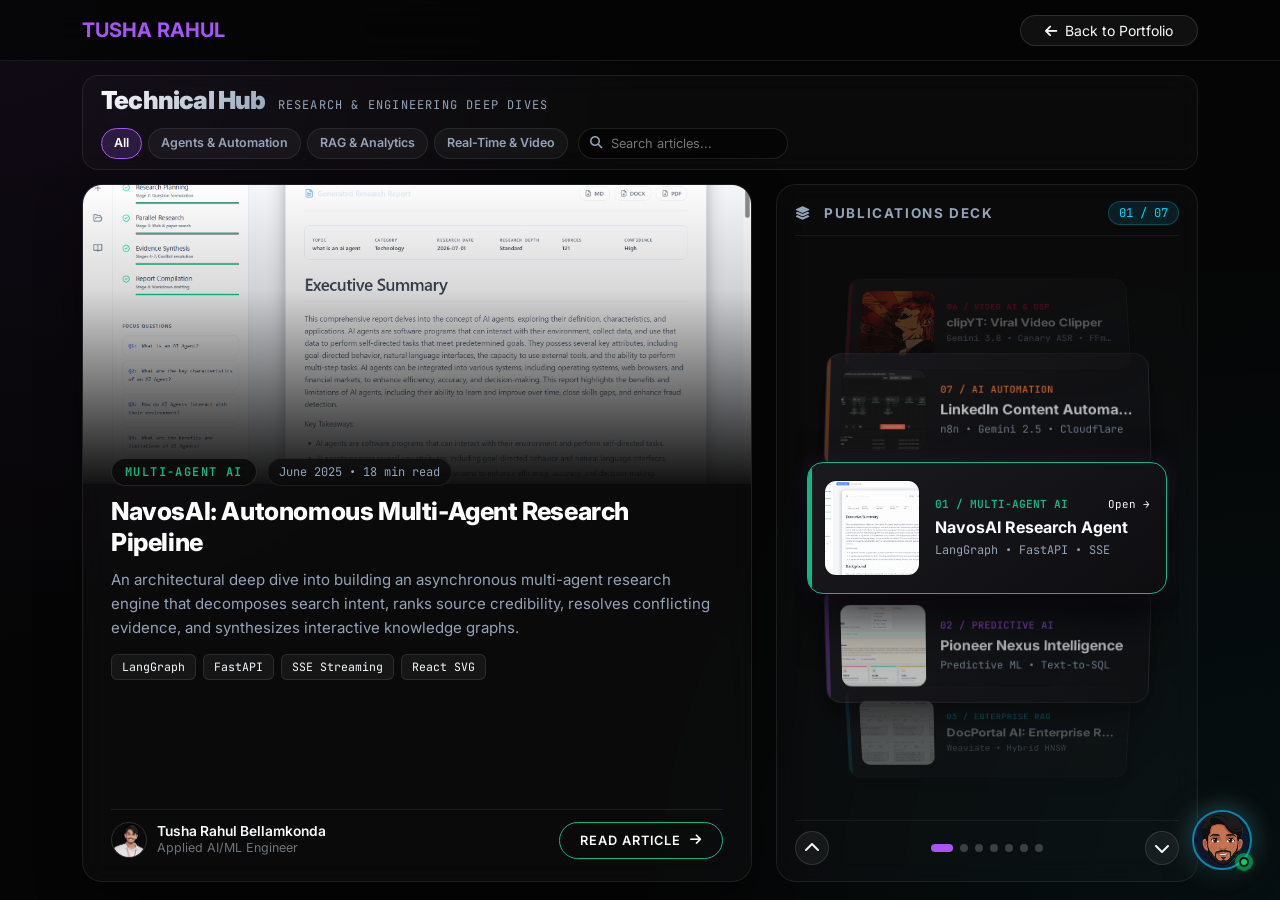
==== commit b05cc913: "Redesign RahulAI chatbot UI, architectural header, and markdown formatting" ====
--- a/articles.html
+++ b/articles.html
@@ -464,9 +464,9 @@
             gap: 15px;
             box-shadow: 0 16px 38px rgba(0, 0, 0, 0.65);
             transition: transform 0.42s cubic-bezier(0.22, 1, 0.36, 1),
-                        opacity 0.42s ease,
-                        border-color 0.3s ease,
-                        box-shadow 0.3s ease;
+                opacity 0.42s ease,
+                border-color 0.3s ease,
+                box-shadow 0.3s ease;
             cursor: pointer;
             overflow: hidden;
         }
@@ -617,28 +617,53 @@
             background: var(--accent-purple);
         }
 
-        .theme-navosai { --card-accent: #10b981; }
-        .theme-nexus { --card-accent: #a855f7; }
-        .theme-docportal { --card-accent: #00d4ff; }
-        .theme-n8n { --card-accent: #ff7a30; }
-        .theme-ideate { --card-accent: #8b5cf6; }
-        .theme-outreach { --card-accent: #ff6d5a; }
-        .theme-clipyt { --card-accent: #ff0033; }
+        .theme-navosai {
+            --card-accent: #10b981;
+        }
+
+        .theme-nexus {
+            --card-accent: #a855f7;
+        }
+
+        .theme-docportal {
+            --card-accent: #00d4ff;
+        }
+
+        .theme-n8n {
+            --card-accent: #ff7a30;
+        }
+
+        .theme-ideate {
+            --card-accent: #8b5cf6;
+        }
+
+        .theme-outreach {
+            --card-accent: #ff6d5a;
+        }
+
+        .theme-clipyt {
+            --card-accent: #ff0033;
+        }
 
         /* Mobile Fallback (< 992px allows scrolling cleanly) */
         @media (max-width: 991px) {
-            html, body {
+
+            html,
+            body {
                 height: auto;
                 max-height: none;
                 overflow-y: auto;
             }
+
             .hub-split-grid {
                 grid-template-columns: 1fr;
             }
+
             .vertical-carousel-stage {
                 height: 380px;
                 flex: none;
             }
+
             .featured-img-wrapper {
                 height: 220px;
                 flex: none;
@@ -678,7 +703,8 @@
                 </div>
                 <div class="hub-search-wrap">
                     <i class="fas fa-search"></i>
-                    <input type="text" id="articleSearchInput" class="hub-search-input" placeholder="Search articles...">
+                    <input type="text" id="articleSearchInput" class="hub-search-input"
+                        placeholder="Search articles...">
                 </div>
             </div>
         </div>
@@ -697,9 +723,12 @@
                             <span class="category-tag" id="main-tag" style="color: #10b981;">Multi-Agent AI</span>
                             <span class="read-time-pill" id="main-meta">June 2025 &bull; 18 min read</span>
                         </div>
-                        <h2 class="featured-title" id="main-title">NavosAI: Autonomous Multi-Agent Research Pipeline</h2>
+                        <h2 class="featured-title" id="main-title">NavosAI: Autonomous Multi-Agent Research Pipeline
+                        </h2>
                         <p class="featured-excerpt" id="main-excerpt">
-                            An architectural deep dive into building an asynchronous multi-agent research engine that decomposes search intent, ranks source credibility, resolves conflicting evidence, and synthesizes interactive knowledge graphs.
+                            An architectural deep dive into building an asynchronous multi-agent research engine that
+                            decomposes search intent, ranks source credibility, resolves conflicting evidence, and
+                            synthesizes interactive knowledge graphs.
                         </p>
                         <div class="featured-tech-row" id="main-tech"></div>
                         <div class="card-footer-flex">
@@ -710,7 +739,8 @@
                                     <div class="text-secondary" style="font-size: 0.78rem;">Applied AI/ML Engineer</div>
                                 </div>
                             </div>
-                            <a href="articles/navosai-article.html" class="read-article-btn" id="main-link" onclick="event.stopPropagation()">
+                            <a href="articles/navosai-article.html" class="read-article-btn" id="main-link"
+                                onclick="event.stopPropagation()">
                                 Read Article <i class="fas fa-arrow-right"></i>
                             </a>
                         </div>
@@ -725,16 +755,19 @@
                     <span class="deck-counter-badge" id="deckCounter">01 / 07</span>
                 </div>
 
-                <div class="vertical-carousel-stage" id="verticalDeckStage" tabindex="0" aria-label="Scrollable articles deck">
+                <div class="vertical-carousel-stage" id="verticalDeckStage" tabindex="0"
+                    aria-label="Scrollable articles deck">
                     <!-- Vertically stacked cards injected dynamically -->
                 </div>
 
                 <div class="v-deck-controls">
-                    <button type="button" class="v-nav-btn" id="vPrevBtn" aria-label="Previous Article" title="Previous (Up Arrow)">
+                    <button type="button" class="v-nav-btn" id="vPrevBtn" aria-label="Previous Article"
+                        title="Previous (Up Arrow)">
                         <i class="fas fa-chevron-up"></i>
                     </button>
                     <div class="v-dots" id="vDots"></div>
-                    <button type="button" class="v-nav-btn" id="vNextBtn" aria-label="Next Article" title="Next (Down Arrow)">
+                    <button type="button" class="v-nav-btn" id="vNextBtn" aria-label="Next Article"
+                        title="Next (Down Arrow)">
                         <i class="fas fa-chevron-down"></i>
                     </button>
                 </div>
@@ -1112,83 +1145,78 @@
 
     <!-- AI Portfolio Chatbot Floating Widget -->
     <div class="rahul-chatbot-wrapper" id="rahulChatbotWrapper">
-        <!-- Sleek Floating Pill Launcher -->
-        <button id="chatbotTrigger" class="chatbot-trigger-btn" aria-label="Open Chat with Rahul AI" title="Chat with Rahul AI">
-            <span class="chatbot-trigger-dot"></span>
-            <i class="fas fa-comment-dots chatbot-icon-closed"></i>
-            <i class="fas fa-times chatbot-icon-opened"></i>
-            <span class="chatbot-trigger-label">Chat with Rahul</span>
+        <!-- Floating Avatar Launcher -->
+        <button id="chatbotTrigger" class="chatbot-trigger-avatar-btn" aria-label="Open Chat with RahulAI" title="Chat with RahulAI">
+            <div class="chatbot-trigger-avatar-wrap">
+                <img src="img/tusha-avatar.png" alt="RahulAI" class="chatbot-trigger-avatar-img" onerror="this.src='img/profile.jpeg'">
+                <span class="chatbot-trigger-beacon">
+                    <span class="chatbot-trigger-ping"></span>
+                    <span class="chatbot-trigger-dot"></span>
+                </span>
+            </div>
         </button>
 
-        <!-- Chatbot Window -->
-        <div id="chatbotWindow" class="chatbot-window" style="display: none;" aria-hidden="true">
-            <!-- Corner Drag Resize Grip -->
-            <div class="chatbot-resize-grip" id="chatbotResizeCorner" title="Drag to adjust size">
-                <svg width="10" height="10" viewBox="0 0 10 10" fill="none">
-                    <circle cx="2" cy="8" r="1" fill="currentColor"/>
-                    <circle cx="5" cy="5" r="1" fill="currentColor"/>
-                    <circle cx="8" cy="2" r="1" fill="currentColor"/>
-                    <circle cx="2" cy="5" r="1" fill="currentColor"/>
-                    <circle cx="5" cy="2" r="1" fill="currentColor"/>
-                    <circle cx="2" cy="2" r="1" fill="currentColor"/>
+        <!-- Sereno-Inspired Smartphone Device Chatbot Window -->
+        <div id="chatbotWindow" class="chatbot-window phone-chassis" style="display: none;" aria-hidden="true">
+            <!-- Modern Corner Drag Resize Grip -->
+            <div class="chatbot-resize-grip" id="chatbotResizeCorner" title="Drag to adjust window size">
+                <svg width="12" height="12" viewBox="0 0 12 12" fill="none">
+                    <line x1="11" y1="1" x2="1" y2="11" stroke="currentColor" stroke-width="1.5" stroke-linecap="round"/>
+                    <line x1="11" y1="6" x2="6" y2="11" stroke="currentColor" stroke-width="1.5" stroke-linecap="round"/>
                 </svg>
             </div>
 
-            <!-- Clean Header -->
-            <div class="chatbot-header" id="chatbotHeader" title="Double click to expand / restore">
-                <div class="chatbot-header-profile">
-                    <div class="chatbot-avatar-wrap">
-                        <img src="img/tusha-avatar.png" alt="Tusha Rahul" class="chatbot-avatar-img" onerror="this.src='img/profile.jpeg'">
-                        <span class="chatbot-status-indicator" title="Online"></span>
+            <!-- Outer Metallic Bezel Glow & Frame -->
+            <div class="phone-inner-screen">
+                <!-- Top Architectural Header: Avatar -> Name -> Online -->
+                <div class="phone-app-header" id="chatbotHeader" title="Double click to expand / restore">
+                    <div class="phone-header-identity">
+                        <div class="header-avatar-squircle">
+                            <img src="img/tusha-avatar.png" alt="RahulAI" onerror="this.src='img/profile.jpeg'">
+                        </div>
+                        <span class="phone-header-title">RahulAI</span>
+                        <span class="header-online-status">
+                            <span class="online-pulse-dot"></span>Online
+                        </span>
                     </div>
-                    <div class="chatbot-header-info">
-                        <div class="chatbot-header-title">
-                            <span class="chatbot-name">Tusha Rahul</span>
-                            <span class="chatbot-role-tag">Assistant</span>
-                        </div>
-                        <span class="chatbot-status-text">Applied AI/ML Engineer</span>
+
+                    <div class="phone-header-actions right">
+                        <button type="button" id="chatbotClearBtn" class="phone-icon-btn" title="Reset Conversation" aria-label="Reset chat">
+                            <i class="fas fa-rotate-right"></i>
+                        </button>
+                        <button type="button" id="chatbotSizeBtn" class="phone-icon-btn" title="Expand / Restore window" aria-label="Toggle size">
+                            <i class="fas fa-expand" id="chatbotSizeIcon"></i>
+                        </button>
+                        <button type="button" id="chatbotCloseBtn" class="phone-icon-btn close-btn" title="Close" aria-label="Close chat">
+                            <i class="fas fa-times"></i>
+                        </button>
                     </div>
                 </div>
-                <div class="chatbot-header-actions">
-                    <button type="button" id="chatbotSizeBtn" class="chatbot-action-btn" title="Expand / Restore window" aria-label="Toggle size">
-                        <i class="fas fa-expand" id="chatbotSizeIcon"></i>
-                    </button>
-                    <button type="button" id="chatbotClearBtn" class="chatbot-action-btn" title="Reset conversation" aria-label="Reset chat">
-                        <i class="fas fa-rotate-right"></i>
-                    </button>
-                    <button type="button" id="chatbotCloseBtn" class="chatbot-action-btn" title="Minimize" aria-label="Close chat">
-                        <i class="fas fa-minus"></i>
-                    </button>
+
+                <!-- Messages & Content Scrollable Area -->
+                <div class="phone-scroll-body" id="chatbotMessages">
+                    <!-- Messages stream populated by js/chatbot.js -->
+                    <div class="phone-messages-stream" id="phoneMessagesStream"></div>
+                </div>
+
+                <!-- Floating Bottom Dock (Sereno Style ⌘ Talk to me) -->
+                <div class="phone-bottom-dock">
+                    <form id="chatbotForm" class="phone-input-capsule" autocomplete="off">
+                        <div class="phone-input-cmd-icon" title="Command">
+                            <span class="cmd-symbol">&#8984;</span>
+                        </div>
+                        <input type="text" id="chatbotInput" class="phone-input-field" placeholder="Ask about my work, background, or stack..." maxlength="500" required>
+                        <button type="submit" id="chatbotSendBtn" class="phone-send-action-btn" aria-label="Send message" title="Send">
+                            <div class="soundwave-bars">
+                                <span></span><span></span><span></span><span></span>
+                            </div>
+                            <i class="fas fa-arrow-up send-arrow-icon"></i>
+                        </button>
+                    </form>
+                    <!-- Home Indicator Bar -->
+                    <div class="phone-home-indicator"></div>
                 </div>
             </div>
-
-            <!-- Clean Topic Chips Bar -->
-            <div class="chatbot-chips-bar" id="chatbotChips">
-                <button type="button" class="chatbot-chip" data-prompt="Tell me about your background and what you're working on!">About Rahul</button>
-                <button type="button" class="chatbot-chip" data-prompt="What are your key production AI projects? Tell me about DocPortal and Pioneer Nexus.">Projects</button>
-                <button type="button" class="chatbot-chip" data-prompt="What is your role and tech stack at Tabner Inc?">Tabner Inc.</button>
-                <button type="button" class="chatbot-chip" data-prompt="What is your core tech stack, from LLMs to cloud infrastructure?">Tech Stack</button>
-                <button type="button" class="chatbot-chip" data-prompt="Tell me about your YouTube channel @Rahuls_life_stories!">YouTube</button>
-                <button type="button" class="chatbot-chip" data-prompt="How can I collaborate with you or reach out?">Contact & Hire</button>
-            </div>
-
-            <!-- Messages Area -->
-            <div class="chatbot-body" id="chatbotMessages">
-                <!-- Messages populated by js/chatbot.js -->
-            </div>
-
-            <!-- Footer / Input Form -->
-            <form id="chatbotForm" class="chatbot-footer" autocomplete="off">
-                <div class="chatbot-input-container">
-                    <input type="text" id="chatbotInput" class="chatbot-input" placeholder="Ask about my projects, stack, or experience..." maxlength="500" required>
-                    <button type="submit" id="chatbotSendBtn" class="chatbot-send-btn" aria-label="Send message">
-                        <i class="fas fa-paper-plane"></i>
-                    </button>
-                </div>
-                <div class="chatbot-footer-caption">
-                    <span>Powered by NVIDIA NIM &bull; Tusha Rahul Portfolio</span>
-                </div>
-            </form>
         </div>
     </div>
 
--- a/css/chatbot.css
+++ b/css/chatbot.css
@@ -1,254 +1,345 @@
 /* ==========================================================================
-   Tusha Rahul Portfolio - Native Chatbot Assistant Stylesheet
-   Designed to seamlessly match the website's dark minimal theme
+   Tusha Rahul Portfolio - Sereno Smartphone AI Twin Chatbot Stylesheet
+   Designed with Apple-grade smartphone device chassis, avatar launcher,
+   cosmic glassmorphism, floating Sereno-style capsule dock, and proper placement.
    ========================================================================== */
 
+:root {
+    --chat-phone-w: 430px;
+    --chat-phone-h: 600px;
+    --chat-accent-orange: #ff6b35;
+    --chat-accent-cyan: #00d4ff;
+    --chat-accent-blue: #3b82f6;
+    --chat-bg-phone: #070a14;
+    --chat-frame-border: rgba(255, 255, 255, 0.16);
+    --chat-frame-border-glow: rgba(0, 212, 255, 0.28);
+    --chat-glass-bubble: rgba(18, 25, 42, 0.72);
+    --chat-text-primary: #f8fafc;
+    --chat-text-secondary: #94a3b8;
+    --chat-text-muted: #64748b;
+    --chat-font-mono: 'JetBrains Mono', monospace;
+    --chat-font-sans: 'Plus Jakarta Sans', 'Inter', -apple-system, BlinkMacSystemFont, "Segoe UI", Roboto, sans-serif;
+}
+
+/* ------------------------------------------------------------
+   Chatbot Launcher Wrapper (Fixed Position Bottom Right)
+   ------------------------------------------------------------ */
 .rahul-chatbot-wrapper {
     position: fixed;
     bottom: 24px;
-    right: 24px;
+    right: 28px;
     z-index: 99999;
-    font-family: 'Inter', -apple-system, BlinkMacSystemFont, "Segoe UI", Roboto, sans-serif;
+    font-family: var(--chat-font-sans);
+    letter-spacing: -0.01em;
 }
 
 /* ------------------------------------------------------------
-   Floating Launcher Button (Matches #portfolioModeToggle)
+   Floating Avatar Launcher Button (When closed)
    ------------------------------------------------------------ */
-.chatbot-trigger-btn {
-    display: inline-flex;
-    align-items: center;
-    gap: 9px;
-    padding: 10px 18px;
-    height: 44px;
-    border-radius: 50px;
-    background: rgba(18, 22, 32, 0.94);
-    backdrop-filter: blur(14px);
-    -webkit-backdrop-filter: blur(14px);
-    border: 1px solid rgba(255, 255, 255, 0.14);
-    box-shadow: 0 8px 24px rgba(0, 0, 0, 0.55);
-    color: #f8fafc;
-    font-size: 0.88rem;
-    font-weight: 600;
+.chatbot-trigger-avatar-btn {
+    position: relative;
+    width: 60px;
+    height: 60px;
+    border-radius: 50%;
+    padding: 0;
+    background: transparent;
+    border: none;
     cursor: pointer;
-    transition: all 0.25s cubic-bezier(0.25, 0.8, 0.25, 1);
     outline: none;
     user-select: none;
-}
-
-.chatbot-trigger-btn:hover {
-    background: rgba(26, 32, 46, 0.98);
-    border-color: rgba(255, 107, 53, 0.6);
-    color: #ffffff;
-    box-shadow: 0 10px 30px rgba(0, 0, 0, 0.7), 0 0 16px rgba(255, 107, 53, 0.2);
-    transform: translateY(-2px);
-}
-
-.chatbot-trigger-btn:active {
-    transform: translateY(0);
+    transition: transform 0.28s cubic-bezier(0.16, 1, 0.3, 1), box-shadow 0.28s ease;
+    display: inline-flex;
+    align-items: center;
+    justify-content: center;
+}
+
+.chatbot-trigger-avatar-wrap {
+    position: relative;
+    width: 100%;
+    height: 100%;
+    border-radius: 50%;
+    background: #0f172a;
+    box-shadow:
+        0 12px 32px -4px rgba(0, 0, 0, 0.8),
+        0 0 24px rgba(0, 212, 255, 0.35),
+        0 0 40px rgba(255, 107, 53, 0.2);
+}
+
+.chatbot-trigger-avatar-img {
+    width: 100%;
+    height: 100%;
+    border-radius: 50%;
+    object-fit: cover;
+    border: 2.5px solid rgba(0, 212, 255, 0.6);
+    display: block;
+    transition: all 0.25s ease;
+}
+
+.chatbot-trigger-avatar-btn:hover {
+    transform: translateY(-3px) scale(1.08);
+}
+
+.chatbot-trigger-avatar-btn:hover .chatbot-trigger-avatar-img {
+    border-color: #00d4ff;
+    box-shadow: 0 0 20px rgba(0, 212, 255, 0.6);
+}
+
+.chatbot-trigger-avatar-btn:active {
+    transform: translateY(0) scale(0.98);
+}
+
+/* Beacon Pulse Dot on Avatar */
+.chatbot-trigger-beacon {
+    position: absolute;
+    bottom: 1px;
+    right: 1px;
+    width: 14px;
+    height: 14px;
+    display: flex;
+    align-items: center;
+    justify-content: center;
 }
 
 .chatbot-trigger-dot {
-    width: 8px;
-    height: 8px;
+    width: 10px;
+    height: 10px;
     border-radius: 50%;
     background: #00d26a;
-    box-shadow: 0 0 8px rgba(0, 210, 106, 0.7);
-    flex-shrink: 0;
-}
-
-.chatbot-trigger-btn .chatbot-icon-closed {
-    font-size: 0.95rem;
-    color: #ff8c42;
-}
-
-.chatbot-trigger-btn .chatbot-icon-opened {
+    border: 2px solid #070a14;
+    box-shadow: 0 0 8px rgba(0, 210, 106, 0.9);
+    z-index: 2;
+}
+
+.chatbot-trigger-ping {
+    position: absolute;
+    width: 18px;
+    height: 18px;
+    border-radius: 50%;
+    background: rgba(0, 210, 106, 0.5);
+    animation: beaconPulse 2s cubic-bezier(0, 0, 0.2, 1) infinite;
+    z-index: 1;
+}
+
+@keyframes beaconPulse {
+    0% { transform: scale(0.6); opacity: 0.95; }
+    80%, 100% { transform: scale(1.6); opacity: 0; }
+}
+
+/* Backward compatibility for text launcher if needed */
+.chatbot-trigger-badge {
     display: none;
-    font-size: 0.95rem;
-    color: #cbd5e1;
-}
-
-.chatbot-trigger-label {
-    letter-spacing: 0.2px;
-}
-
-.chatbot-trigger-btn.is-active {
-    background: #141824;
-    border-color: rgba(255, 255, 255, 0.2);
-    box-shadow: 0 8px 24px rgba(0, 0, 0, 0.6);
-    padding: 10px 14px;
-}
-
-.chatbot-trigger-btn.is-active .chatbot-trigger-dot,
-.chatbot-trigger-btn.is-active .chatbot-icon-closed,
-.chatbot-trigger-btn.is-active .chatbot-trigger-label {
+}
+
+/* Backward compatibility for text launcher if needed */
+.chatbot-trigger-btn {
     display: none;
 }
 
-.chatbot-trigger-btn.is-active .chatbot-icon-opened {
-    display: inline-block;
+/* When the phone window is active, hide the launcher */
+.chatbot-trigger-avatar-btn.is-active {
+    display: none !important;
 }
 
 /* ------------------------------------------------------------
-   Chatbot Window
+   Sereno Smartphone Chassis Container (Exact Width & Height)
    ------------------------------------------------------------ */
 .chatbot-window {
-    position: absolute;
-    bottom: 56px;
-    right: 0;
-    width: 440px;
+    position: fixed;
+    bottom: 24px;
+    right: 28px;
+    width: var(--chat-phone-w);
+    height: var(--chat-phone-h);
     max-width: calc(100vw - 32px);
-    height: 580px;
-    max-height: calc(100vh - 100px);
-    background: #0d1017;
-    border: 1px solid rgba(255, 255, 255, 0.1);
-    border-radius: 14px;
-    box-shadow: 0 20px 60px rgba(0, 0, 0, 0.75);
+    max-height: calc(100vh - 70px);
+    z-index: 100000;
+    font-family: var(--chat-font-sans);
+    border-radius: 36px;
+    background: #000000;
+    /* Outer Titanium / Metallic Phone Bezel */
+    border: 3.5px solid var(--chat-frame-border);
+    box-shadow:
+        0 28px 85px -12px rgba(0, 0, 0, 0.95),
+        0 0 45px rgba(0, 212, 255, 0.18),
+        0 0 65px rgba(255, 107, 53, 0.1),
+        inset 0 0 0 1px rgba(255, 255, 255, 0.1);
     display: flex;
     flex-direction: column;
     overflow: hidden;
-    animation: chatbotWindowFadeIn 0.22s cubic-bezier(0.16, 1, 0.3, 1) forwards;
+    animation: phoneEnter 0.3s cubic-bezier(0.16, 1, 0.3, 1) forwards;
     transform-origin: bottom right;
-    transition: width 0.24s cubic-bezier(0.2, 0, 0, 1), height 0.24s cubic-bezier(0.2, 0, 0, 1);
-}
-
-.chatbot-window.is-resizing {
-    transition: none !important;
-}
-
-/* Size Preset Modes */
+    transition: width 0.3s cubic-bezier(0.2, 0, 0, 1), height 0.3s cubic-bezier(0.2, 0, 0, 1);
+}
+
+@keyframes phoneEnter {
+    from {
+        opacity: 0;
+        transform: translateY(20px) scale(0.93);
+    }
+    to {
+        opacity: 1;
+        transform: translateY(0) scale(1);
+    }
+}
+
+/* Expanded Desktop Mode */
 .chatbot-window.size-expanded {
-    width: 660px;
-    height: 720px;
-    max-width: min(94vw, 880px);
-    max-height: min(88vh, 850px);
-}
-
-/* Minimal Corner Resize Grip (Top-Left) */
+    width: 640px;
+    height: 740px;
+    max-width: min(94vw, 760px);
+    max-height: min(92vh, 850px);
+}
+
+/* Corner Resize Grip (Top-Left) */
 .chatbot-resize-grip {
     position: absolute;
     top: 0;
     left: 0;
-    width: 20px;
-    height: 20px;
+    width: 28px;
+    height: 28px;
     cursor: nwse-resize;
-    z-index: 50;
+    z-index: 60;
     display: flex;
     align-items: center;
     justify-content: center;
     color: rgba(255, 255, 255, 0.25);
-    transition: color 0.2s ease;
-    border-top-left-radius: 14px;
+    transition: all 0.2s ease;
+    border-top-left-radius: 36px;
 }
 
 .chatbot-resize-grip:hover {
-    color: #ff8c42;
-    background: rgba(255, 255, 255, 0.06);
-}
-
-@keyframes chatbotWindowFadeIn {
-    from {
-        opacity: 0;
-        transform: translateY(14px) scale(0.97);
-    }
-    to {
-        opacity: 1;
-        transform: translateY(0) scale(1);
-    }
+    color: var(--chat-accent-cyan);
+    background: rgba(255, 255, 255, 0.08);
 }
 
 /* ------------------------------------------------------------
-   Header Bar
+   Phone Inner Screen (Atmospheric Cosmic Display)
    ------------------------------------------------------------ */
-.chatbot-header {
+.phone-inner-screen {
+    position: relative;
+    width: 100%;
+    height: 100%;
+    border-radius: 32px;
+    overflow: hidden;
+    display: flex;
+    flex-direction: column;
+    background:
+        radial-gradient(circle at 50% 12%, rgba(0, 212, 255, 0.18) 0%, transparent 60%),
+        radial-gradient(circle at 50% 88%, rgba(255, 107, 53, 0.13) 0%, transparent 55%),
+        linear-gradient(180deg, #090d18 0%, #060912 100%);
+    box-shadow: inset 0 0 30px rgba(0, 0, 0, 0.5);
+}
+
+/* ------------------------------------------------------------
+   Unique Architectural Header: Avatar -> Name -> Online
+   ------------------------------------------------------------ */
+.phone-app-header {
+    position: relative;
     display: flex;
     align-items: center;
     justify-content: space-between;
-    padding: 12px 16px 12px 20px;
-    background: #121622;
-    border-bottom: 1px solid rgba(255, 255, 255, 0.08);
+    padding: 13px 16px 13px 22px;
+    background: linear-gradient(180deg, rgba(11, 16, 29, 0.96) 0%, rgba(7, 10, 20, 0.88) 100%);
+    backdrop-filter: blur(20px);
+    -webkit-backdrop-filter: blur(20px);
     user-select: none;
-    cursor: default;
-}
-
-.chatbot-header-profile {
+    z-index: 20;
+    flex-shrink: 0;
+}
+
+/* Signature asymmetric gradient hairline along header bottom */
+.phone-app-header::after {
+    content: '';
+    position: absolute;
+    left: 18px;
+    right: 18px;
+    bottom: 0;
+    height: 1px;
+    background: linear-gradient(90deg, rgba(255, 107, 53, 0.55) 0%, rgba(0, 212, 255, 0.45) 45%, rgba(255, 255, 255, 0.06) 100%);
+    pointer-events: none;
+}
+
+.phone-header-identity {
     display: flex;
     align-items: center;
     gap: 10px;
-}
-
-.chatbot-avatar-wrap {
-    position: relative;
+    min-width: 0;
+}
+
+/* Squircle Avatar Frame */
+.header-avatar-squircle {
     width: 34px;
     height: 34px;
+    border-radius: 10px;
+    overflow: hidden;
     flex-shrink: 0;
-}
-
-.chatbot-avatar-img {
+    border: 1.5px solid rgba(255, 255, 255, 0.16);
+    background: #0f172a;
+    box-shadow: 0 4px 12px rgba(0, 0, 0, 0.45);
+}
+
+.header-avatar-squircle img {
     width: 100%;
     height: 100%;
+    object-fit: cover;
+    display: block;
+}
+
+/* Clean Editorial Name */
+.phone-header-title {
+    font-family: var(--chat-font-sans);
+    font-size: 0.98rem;
+    font-weight: 700;
+    color: #f8fafc;
+    letter-spacing: -0.02em;
+    white-space: nowrap;
+}
+
+/* Monospace Inline Online Status */
+.header-online-status {
+    display: inline-flex;
+    align-items: center;
+    gap: 6px;
+    padding-left: 10px;
+    border-left: 1px solid rgba(255, 255, 255, 0.12);
+    font-family: var(--chat-font-mono);
+    font-size: 0.68rem;
+    font-weight: 500;
+    color: #34d399;
+    letter-spacing: 0.03em;
+    white-space: nowrap;
+}
+
+.online-pulse-dot {
+    width: 6px;
+    height: 6px;
     border-radius: 50%;
-    object-fit: cover;
-    border: 1px solid rgba(255, 255, 255, 0.15);
-    background: #1a1e2b;
-}
-
-.chatbot-status-indicator {
-    position: absolute;
-    bottom: 0;
-    right: 0;
-    width: 9px;
-    height: 9px;
-    border-radius: 50%;
-    background: #00d26a;
-    border: 2px solid #121622;
-}
-
-.chatbot-header-info {
-    display: flex;
-    flex-direction: column;
-}
-
-.chatbot-header-title {
-    display: flex;
-    align-items: center;
-    gap: 6px;
-}
-
-.chatbot-name {
-    font-size: 0.94rem;
-    font-weight: 600;
-    color: #ffffff;
-    line-height: 1.2;
-}
-
-.chatbot-role-tag {
-    font-size: 0.65rem;
-    font-weight: 600;
-    padding: 1px 6px;
-    background: rgba(255, 255, 255, 0.06);
-    color: #94a3b8;
-    border-radius: 4px;
-    letter-spacing: 0.3px;
-    text-transform: uppercase;
-}
-
-.chatbot-status-text {
-    font-size: 0.74rem;
-    color: #64748b;
-    line-height: 1.2;
-    margin-top: 2px;
-}
-
-.chatbot-header-actions {
-    display: flex;
-    align-items: center;
-    gap: 4px;
-}
-
-.chatbot-action-btn {
-    width: 30px;
-    height: 30px;
-    border-radius: 6px;
+    background: #10b981;
+    box-shadow: 0 0 8px rgba(16, 185, 129, 0.85);
+    animation: onlineBreath 2.4s ease-in-out infinite;
+    flex-shrink: 0;
+}
+
+@keyframes onlineBreath {
+    0%, 100% { opacity: 1; transform: scale(1); }
+    50% { opacity: 0.45; transform: scale(0.85); }
+}
+
+/* Minimal Recessed Controls Tray */
+.phone-header-actions {
+    display: flex;
+    align-items: center;
+    gap: 2px;
+    padding: 3px;
+    border-radius: 10px;
+    background: rgba(255, 255, 255, 0.035);
+    border: 1px solid rgba(255, 255, 255, 0.06);
+    flex-shrink: 0;
+}
+
+.phone-icon-btn {
+    width: 28px;
+    height: 28px;
+    border-radius: 7px;
     background: transparent;
     border: none;
     color: #94a3b8;
@@ -256,95 +347,71 @@
     align-items: center;
     justify-content: center;
     cursor: pointer;
-    font-size: 0.82rem;
-    transition: all 0.18s ease;
-}
-
-.chatbot-action-btn:hover {
-    background: rgba(255, 255, 255, 0.08);
+    font-size: 0.78rem;
+    transition: all 0.2s cubic-bezier(0.16, 1, 0.3, 1);
+}
+
+.phone-icon-btn:hover {
+    background: rgba(255, 255, 255, 0.09);
     color: #f8fafc;
 }
 
+.phone-icon-btn.close-btn:hover {
+    background: rgba(239, 68, 68, 0.18);
+    color: #fca5a5;
+}
+
 /* ------------------------------------------------------------
-   Suggestion Chips Bar
+   Scrollable Conversation Body
    ------------------------------------------------------------ */
-.chatbot-chips-bar {
-    display: flex;
-    align-items: center;
-    gap: 6px;
-    padding: 9px 14px;
-    background: #0b0e16;
-    border-bottom: 1px solid rgba(255, 255, 255, 0.05);
-    overflow-x: auto;
-    scrollbar-width: none;
-    -webkit-overflow-scrolling: touch;
-}
-
-.chatbot-chips-bar::-webkit-scrollbar {
-    display: none;
-}
-
-.chatbot-chip {
-    white-space: nowrap;
-    font-size: 0.76rem;
-    font-weight: 500;
-    color: #94a3b8;
-    background: rgba(255, 255, 255, 0.04);
-    border: 1px solid rgba(255, 255, 255, 0.08);
-    padding: 5px 12px;
-    border-radius: 20px;
-    cursor: pointer;
-    transition: all 0.18s ease;
-    flex-shrink: 0;
-}
-
-.chatbot-chip:hover {
-    background: rgba(255, 255, 255, 0.09);
-    border-color: rgba(255, 255, 255, 0.2);
-    color: #ffffff;
-}
-
-/* ------------------------------------------------------------
-   Messages Body
-   ------------------------------------------------------------ */
-.chatbot-body {
+.phone-scroll-body {
     flex: 1;
     overflow-y: auto;
-    padding: 16px;
+    overflow-x: hidden;
+    padding: 16px 16px 14px;
+    scroll-behavior: smooth;
     display: flex;
     flex-direction: column;
-    gap: 14px;
-    background: #0d1017;
-    scrollbar-width: thin;
-    scrollbar-color: rgba(255, 255, 255, 0.15) transparent;
-}
-
-.chatbot-body::-webkit-scrollbar {
+    gap: 12px;
+}
+
+.phone-scroll-body::-webkit-scrollbar {
     width: 4px;
 }
 
-.chatbot-body::-webkit-scrollbar-thumb {
+.phone-scroll-body::-webkit-scrollbar-track {
+    background: transparent;
+}
+
+.phone-scroll-body::-webkit-scrollbar-thumb {
     background: rgba(255, 255, 255, 0.15);
-    border-radius: 4px;
-}
-
-/* Messages */
+    border-radius: 99px;
+}
+
+.phone-scroll-body::-webkit-scrollbar-thumb:hover {
+    background: rgba(0, 212, 255, 0.45);
+}
+
+/* ------------------------------------------------------------
+   Messages Stream Styling (Obsidian Glass & Precision Formatting)
+   ------------------------------------------------------------ */
+.phone-messages-stream {
+    display: flex;
+    flex-direction: column;
+    gap: 16px;
+    min-height: 100%;
+}
+
 .chat-msg {
     display: flex;
     gap: 10px;
-    max-width: 90%;
-    animation: chatMsgFade 0.2s ease;
-}
-
-@keyframes chatMsgFade {
-    from {
-        opacity: 0;
-        transform: translateY(5px);
-    }
-    to {
-        opacity: 1;
-        transform: translateY(0);
-    }
+    max-width: 94%;
+    animation: msgFadeIn 0.25s cubic-bezier(0.16, 1, 0.3, 1) forwards;
+}
+
+@keyframes msgFadeIn {
+    from { opacity: 0; transform: translateY(8px); }
+    to { opacity: 1; transform: translateY(0); }
 }
 
 .chat-msg-user {
@@ -357,277 +424,537 @@
 }
 
 .chat-msg-avatar {
-    width: 28px;
-    height: 28px;
+    width: 32px;
+    height: 32px;
+    border-radius: 50%;
+    overflow: hidden;
     flex-shrink: 0;
     margin-top: 2px;
+    border: 1.5px solid rgba(0, 212, 255, 0.45);
+    box-shadow: 0 0 10px rgba(0, 212, 255, 0.25);
+    background: #0f172a;
 }
 
 .chat-msg-avatar img {
     width: 100%;
     height: 100%;
-    border-radius: 50%;
     object-fit: cover;
-    border: 1px solid rgba(255, 255, 255, 0.12);
 }
 
 .chat-msg-wrapper {
     display: flex;
     flex-direction: column;
+    gap: 4px;
+    min-width: 0;
     max-width: 100%;
 }
 
 .chat-msg-sender {
-    font-size: 0.7rem;
-    font-weight: 500;
-    color: #64748b;
-    margin-bottom: 3px;
+    font-size: 0.72rem;
+    font-weight: 700;
+    color: #94a3b8;
+    letter-spacing: 0.3px;
+    display: flex;
+    align-items: center;
+    gap: 6px;
 }
 
 .chat-msg-user .chat-msg-sender {
     text-align: right;
+    justify-content: flex-end;
+    color: #cbd5e1;
+}
+
+.chat-msg-bubble {
+    padding: 13px 17px;
+    border-radius: 18px 18px 18px 4px;
+    background: rgba(13, 19, 33, 0.85);
+    backdrop-filter: blur(18px);
+    -webkit-backdrop-filter: blur(18px);
+    border: 1px solid rgba(255, 255, 255, 0.09);
+    box-shadow: 0 8px 24px -4px rgba(0, 0, 0, 0.45), inset 0 1px 0 rgba(255, 255, 255, 0.06);
+    color: #e2e8f0;
+    font-size: 0.86rem;
+    line-height: 1.62;
+    word-break: break-word;
+    letter-spacing: -0.01em;
+}
+
+.chat-msg-user .chat-msg-bubble {
+    border-radius: 18px 18px 4px 18px;
+    background: linear-gradient(135deg, rgba(255, 107, 53, 0.22) 0%, rgba(15, 23, 42, 0.92) 100%);
+    border: 1px solid rgba(255, 107, 53, 0.38);
+    box-shadow: 0 8px 24px -4px rgba(255, 107, 53, 0.15);
+    color: #ffffff;
+}
+
+/* Paragraphs */
+.chat-msg-bubble .chat-p {
+    margin: 0 0 10px 0;
+    line-height: 1.62;
+    color: #e2e8f0;
+}
+
+.chat-msg-bubble .chat-p:last-child {
+    margin-bottom: 0;
+}
+
+/* Bold Typography */
+.chat-msg-bubble strong,
+.chat-msg-bubble .chat-strong {
+    color: #ffffff;
+    font-weight: 700;
+    letter-spacing: 0.15px;
+}
+
+/* Italic Typography */
+.chat-msg-bubble em,
+.chat-msg-bubble .chat-em {
+    color: #cbd5e1;
+    font-style: italic;
+}
+
+/* Headings */
+.chat-msg-bubble .chat-heading {
+    color: #ffffff;
+    font-weight: 700;
+    margin: 12px 0 6px 0;
+    letter-spacing: -0.3px;
+    line-height: 1.35;
+}
+.chat-msg-bubble h2.chat-heading { font-size: 1.05rem; }
+.chat-msg-bubble h3.chat-heading { font-size: 0.95rem; }
+.chat-msg-bubble h4.chat-heading { font-size: 0.88rem; color: #38bdf8; }
+
+/* Bullet Lists (Unordered) */
+.chat-msg-bubble .chat-ul {
+    margin: 10px 0;
+    padding-left: 0;
+    list-style: none;
+    display: flex;
+    flex-direction: column;
+    gap: 8px;
+}
+
+.chat-msg-bubble .chat-li-ul {
+    position: relative;
+    padding-left: 18px;
+    color: #e2e8f0;
+    line-height: 1.55;
+    font-size: 0.85rem;
+}
+
+.chat-msg-bubble .chat-li-ul::before {
+    content: '';
+    position: absolute;
+    left: 4px;
+    top: 8px;
+    width: 6px;
+    height: 6px;
+    border-radius: 50%;
+    background: #00d4ff;
+    box-shadow: 0 0 8px rgba(0, 212, 255, 0.7);
+}
+
+/* Numbered Lists (Ordered) */
+.chat-msg-bubble .chat-ol {
+    margin: 10px 0;
+    padding-left: 0;
+    list-style: none;
+    display: flex;
+    flex-direction: column;
+    gap: 8px;
+}
+
+.chat-msg-bubble .chat-li-ol {
+    display: flex;
+    align-items: flex-start;
+    gap: 8px;
+    color: #e2e8f0;
+    line-height: 1.55;
+    font-size: 0.85rem;
+}
+
+.chat-msg-bubble .chat-ol-num {
+    font-family: var(--chat-font-mono);
+    font-weight: 700;
+    font-size: 0.78rem;
+    color: #00d4ff;
+    background: rgba(0, 212, 255, 0.12);
+    border: 1px solid rgba(0, 212, 255, 0.28);
+    border-radius: 5px;
+    padding: 1px 6px;
+    flex-shrink: 0;
+    line-height: 1.35;
+    margin-top: 2px;
+}
+
+.chat-msg-bubble .chat-ol-content {
+    flex: 1;
+}
+
+/* Professional Interactive Links */
+.chat-msg-bubble a.chat-link {
+    display: inline-flex;
+    align-items: center;
+    gap: 5px;
+    color: #38bdf8;
+    background: rgba(56, 189, 248, 0.1);
+    border: 1px solid rgba(56, 189, 248, 0.25);
+    padding: 2px 8px;
+    border-radius: 6px;
+    text-decoration: none;
+    font-weight: 500;
+    font-size: 0.82rem;
+    transition: all 0.2s cubic-bezier(0.16, 1, 0.3, 1);
+    word-break: break-all;
+    margin: 2px 2px;
+    vertical-align: middle;
+}
+
+.chat-msg-bubble a.chat-link:hover {
+    color: #ffffff;
+    background: rgba(56, 189, 248, 0.22);
+    border-color: rgba(56, 189, 248, 0.55);
+    box-shadow: 0 0 12px rgba(56, 189, 248, 0.35);
+    transform: translateY(-1px);
+}
+
+.chat-msg-bubble .chat-link-icon {
+    font-size: 0.68rem;
+    opacity: 0.85;
+}
+
+/* Blockquotes */
+.chat-msg-bubble blockquote.chat-quote {
+    border-left: 3px solid var(--chat-accent-orange);
+    background: rgba(255, 107, 53, 0.08);
+    border-radius: 0 8px 8px 0;
+    padding: 8px 14px;
+    margin: 10px 0;
+    font-style: italic;
+    color: #f8fafc;
+}
+
+/* Code Blocks & Inline Code */
+.chat-msg-bubble .chat-code-card {
+    background: #050811;
+    border: 1px solid rgba(255, 255, 255, 0.12);
+    border-radius: 8px;
+    margin: 10px 0;
+    overflow: hidden;
+}
+
+.chat-msg-bubble .chat-code-header {
+    background: rgba(255, 255, 255, 0.04);
+    padding: 4px 10px;
+    border-bottom: 1px solid rgba(255, 255, 255, 0.06);
+    font-family: var(--chat-font-mono);
+    font-size: 0.7rem;
     color: #94a3b8;
-}
-
-.chat-msg-bubble {
-    padding: 10px 14px;
-    border-radius: 12px;
-    font-size: 0.88rem;
-    line-height: 1.52;
-    word-break: break-word;
-}
-
-/* User Bubble: Deep elegant slate matching portfolio card styles */
-.chat-msg-user .chat-msg-bubble {
-    background: #1a2233;
-    border: 1px solid rgba(255, 255, 255, 0.09);
-    color: #f1f5f9;
-    border-bottom-right-radius: 3px;
-}
-
-/* Bot Bubble: Subtle dark surface */
-.chat-msg-bot .chat-msg-bubble {
-    background: #131722;
-    border: 1px solid rgba(255, 255, 255, 0.07);
-    color: #cbd5e1;
-    border-bottom-left-radius: 3px;
-}
-
-.chat-msg-bot .chat-msg-bubble strong {
-    color: #ffffff;
-    font-weight: 600;
-}
-
-.chat-link {
-    color: #ff8c42;
-    text-decoration: underline;
-    text-underline-offset: 3px;
-    transition: color 0.18s;
-}
-
-.chat-link:hover {
-    color: #ffad75;
-}
-
-.chat-inline-code {
-    background: rgba(0, 0, 0, 0.4);
+    text-transform: uppercase;
+    letter-spacing: 0.5px;
+}
+
+.chat-msg-bubble pre.chat-code-block {
+    margin: 0;
+    padding: 10px 12px;
+    overflow-x: auto;
+    background: transparent;
+    border: none;
+}
+
+.chat-msg-bubble pre.chat-code-block code {
+    font-family: var(--chat-font-mono);
+    font-size: 0.78rem;
+    color: #a5f3fc;
+    line-height: 1.5;
+    background: transparent;
+    padding: 0;
+    border: none;
+}
+
+.chat-msg-bubble code.chat-inline-code {
+    font-family: var(--chat-font-mono);
+    font-size: 0.8rem;
+    background: rgba(255, 255, 255, 0.08);
+    border: 1px solid rgba(255, 255, 255, 0.12);
+    padding: 1.5px 6px;
+    border-radius: 4px;
     color: #38bdf8;
-    padding: 2px 5px;
-    border-radius: 4px;
-    font-size: 0.8rem;
-    font-family: 'JetBrains Mono', monospace;
-}
-
-.chat-code-block {
-    background: #080a10;
-    border: 1px solid rgba(255, 255, 255, 0.08);
-    border-radius: 6px;
-    padding: 8px 12px;
-    margin: 6px 0;
-    font-family: 'JetBrains Mono', monospace;
-    font-size: 0.8rem;
-    color: #38bdf8;
-    overflow-x: auto;
-}
-
-.chat-quote {
-    border-left: 3px solid #ff6b35;
-    padding: 6px 10px;
-    margin: 6px 0;
-    color: #e2e8f0;
-    font-style: italic;
-    background: rgba(255, 107, 53, 0.06);
-    border-radius: 0 6px 6px 0;
 }
 
 .chat-timestamp {
-    display: block;
-    font-size: 0.65rem;
-    color: #475569;
-    margin-top: 3px;
+    font-size: 0.64rem;
+    color: #556277;
+    margin-top: 2px;
 }
 
 .chat-msg-user .chat-timestamp {
     text-align: right;
 }
 
-.chat-msg-bot .chat-msg-bubble p:last-child {
-    margin-bottom: 0;
-}
-
-.chat-msg-bot .chat-ul {
-    padding-left: 18px;
-    margin-top: 6px;
-    margin-bottom: 6px;
-}
-
-.chat-msg-bot .chat-li {
-    margin-bottom: 3px;
-    line-height: 1.45;
-}
-
-/* Dots Wave Indicator */
-.chat-dots-wave {
+/* Typing Preloader */
+.chat-typing-preloader {
     display: inline-flex;
     align-items: center;
-    gap: 5px;
+    gap: 4px;
     padding: 4px 6px;
 }
 
-.chat-dots-wave span {
+.chat-typing-preloader span {
     width: 6px;
     height: 6px;
-    background: #94a3b8;
     border-radius: 50%;
-    animation: typingWave 1.3s infinite ease-in-out;
-}
-
-.chat-dots-wave span:nth-child(2) {
-    animation-delay: 0.2s;
-}
-
-.chat-dots-wave span:nth-child(3) {
-    animation-delay: 0.4s;
-}
-
-@keyframes typingWave {
-    0%, 80%, 100% {
-        transform: scale(0.65);
-        opacity: 0.4;
-    }
-    40% {
-        transform: scale(1.1);
-        opacity: 1;
-        background: #ff8c42;
-    }
+    background: var(--chat-accent-cyan);
+    opacity: 0.4;
+    animation: typingBounce 1.4s infinite;
+}
+
+.chat-typing-preloader span:nth-child(2) { animation-delay: 0.2s; }
+.chat-typing-preloader span:nth-child(3) { animation-delay: 0.4s; }
+
+@keyframes typingBounce {
+    0%, 80%, 100% { transform: translateY(0); opacity: 0.4; }
+    40% { transform: translateY(-5px); opacity: 1; }
+}
+
+/* Streaming Typewriter Cursor */
+.chat-streaming-cursor {
+    display: inline-block;
+    width: 6px;
+    height: 13px;
+    background: var(--chat-accent-cyan);
+    margin-left: 2px;
+    vertical-align: middle;
+    border-radius: 1px;
+    box-shadow: 0 0 6px var(--chat-accent-cyan);
+    animation: blinkCursor 0.75s infinite;
+}
+
+@keyframes blinkCursor {
+    0%, 100% { opacity: 1; }
+    50% { opacity: 0; }
 }
 
 /* ------------------------------------------------------------
-   Footer / Input Form
+   Floating Capsule Input Dock (Sereno Style ⌘ Talk to me)
    ------------------------------------------------------------ */
-.chatbot-footer {
-    padding: 10px 14px 8px;
-    background: #121622;
-    border-top: 1px solid rgba(255, 255, 255, 0.07);
-}
-
-.chatbot-input-container {
-    display: flex;
-    align-items: center;
-    gap: 8px;
-    background: #0b0e16;
-    border: 1px solid rgba(255, 255, 255, 0.1);
-    border-radius: 8px;
+.phone-bottom-dock {
+    padding: 8px 16px 6px;
+    flex-shrink: 0;
+    display: flex;
+    flex-direction: column;
+    align-items: center;
+    background: linear-gradient(180deg, transparent 0%, rgba(6, 9, 18, 0.85) 40%, #060912 100%);
+    backdrop-filter: blur(12px);
+    -webkit-backdrop-filter: blur(12px);
+    z-index: 25;
+}
+
+.phone-input-capsule {
+    width: 100%;
+    height: 48px;
+    border-radius: 9999px;
+    background: rgba(20, 28, 46, 0.85);
+    backdrop-filter: blur(20px);
+    -webkit-backdrop-filter: blur(20px);
+    border: 1.5px solid rgba(255, 255, 255, 0.16);
+    box-shadow: 0 10px 28px rgba(0, 0, 0, 0.5), inset 0 1px 0 rgba(255, 255, 255, 0.1);
+    display: flex;
+    align-items: center;
     padding: 4px 6px 4px 14px;
-    transition: all 0.2s ease;
-}
-
-.chatbot-input-container:focus-within {
-    border-color: rgba(255, 107, 53, 0.6);
-    box-shadow: 0 0 0 2px rgba(255, 107, 53, 0.15);
-}
-
-.chatbot-input {
+    gap: 10px;
+    transition: all 0.25s cubic-bezier(0.16, 1, 0.3, 1);
+}
+
+.phone-input-capsule:focus-within {
+    border-color: rgba(0, 212, 255, 0.6);
+    background: rgba(22, 32, 54, 0.95);
+    box-shadow: 0 12px 32px rgba(0, 0, 0, 0.6), 0 0 20px rgba(0, 212, 255, 0.25);
+}
+
+.phone-input-cmd-icon {
+    font-size: 0.95rem;
+    color: #64748b;
+    display: flex;
+    align-items: center;
+    justify-content: center;
+    user-select: none;
+    transition: color 0.2s ease;
+}
+
+.phone-input-capsule:focus-within .phone-input-cmd-icon {
+    color: var(--chat-accent-cyan);
+}
+
+.cmd-symbol {
+    font-size: 1.05rem;
+    line-height: 1;
+}
+
+.phone-input-field {
     flex: 1;
     background: transparent;
     border: none;
-    color: #f8fafc;
+    outline: none;
+    color: #ffffff;
     font-size: 0.88rem;
-    outline: none;
-    padding: 6px 0;
-}
-
-.chatbot-input::placeholder {
-    color: #556277;
-    font-size: 0.85rem;
-}
-
-.chatbot-send-btn {
-    width: 32px;
-    height: 32px;
-    border-radius: 6px;
-    background: #ff6b35;
-    border: none;
-    color: #ffffff;
+    font-family: var(--chat-font-sans);
+    padding: 0;
+}
+
+.phone-input-field::placeholder {
+    color: #64748b;
+    font-weight: 400;
+}
+
+/* Soundwave / Send Action Button */
+.phone-send-action-btn {
+    width: 36px;
+    height: 36px;
+    border-radius: 50%;
+    background: rgba(255, 255, 255, 0.08);
+    border: 1px solid rgba(255, 255, 255, 0.1);
     display: flex;
     align-items: center;
     justify-content: center;
     cursor: pointer;
-    font-size: 0.82rem;
-    transition: all 0.18s ease;
-}
-
-.chatbot-send-btn:hover {
-    background: #ff7d4d;
-    transform: translateY(-1px);
-}
-
-.chatbot-send-btn:active {
-    transform: translateY(0);
-}
-
-.chatbot-send-btn:disabled {
-    opacity: 0.5;
+    transition: all 0.25s cubic-bezier(0.16, 1, 0.3, 1);
+    color: #ffffff;
+    flex-shrink: 0;
+    position: relative;
+}
+
+/* Audio Soundwave bars */
+.soundwave-bars {
+    display: flex;
+    align-items: center;
+    gap: 2.5px;
+    height: 15px;
+    transition: opacity 0.2s ease, transform 0.2s ease;
+}
+
+.soundwave-bars span {
+    display: block;
+    width: 2.5px;
+    background: #00d4ff;
+    border-radius: 1.5px;
+    animation: wavePulse 1.2s ease-in-out infinite alternate;
+}
+
+.soundwave-bars span:nth-child(1) { height: 6px; animation-delay: 0.1s; }
+.soundwave-bars span:nth-child(2) { height: 14px; animation-delay: 0.35s; }
+.soundwave-bars span:nth-child(3) { height: 9px; animation-delay: 0.2s; }
+.soundwave-bars span:nth-child(4) { height: 13px; animation-delay: 0.45s; }
+
+@keyframes wavePulse {
+    0% { transform: scaleY(0.5); opacity: 0.6; }
+    100% { transform: scaleY(1.15); opacity: 1; }
+}
+
+.send-arrow-icon {
+    display: none;
+    font-size: 0.85rem;
+    transition: transform 0.2s ease;
+}
+
+/* When user typed text: morphs to glowing Send Button */
+.phone-send-action-btn.can-send {
+    background: linear-gradient(135deg, #00d4ff 0%, #ff6b35 100%);
+    border: none;
+    box-shadow: 0 4px 14px rgba(0, 212, 255, 0.4);
+    transform: scale(1.05);
+}
+
+.phone-send-action-btn.can-send .soundwave-bars {
+    display: none;
+}
+
+.phone-send-action-btn.can-send .send-arrow-icon {
+    display: block;
+}
+
+.phone-send-action-btn:hover {
+    transform: scale(1.08);
+}
+
+.phone-send-action-btn:disabled {
+    opacity: 0.35;
     cursor: not-allowed;
     transform: none;
 }
 
-.chatbot-footer-caption {
-    text-align: center;
-    margin-top: 5px;
-}
-
-.chatbot-footer-caption span {
-    font-size: 0.66rem;
-    color: #556277;
-    letter-spacing: 0.2px;
+/* Home Indicator Bar (iOS Style) */
+.phone-home-indicator {
+    width: 120px;
+    height: 4.5px;
+    background: rgba(255, 255, 255, 0.5);
+    border-radius: 99px;
+    margin: 8px auto 2px;
+    flex-shrink: 0;
 }
 
 /* ------------------------------------------------------------
-   Mobile Responsive
+   Mobile Responsiveness & Proper Placement
    ------------------------------------------------------------ */
-@media (max-width: 600px) {
+@media (max-width: 520px) {
     .rahul-chatbot-wrapper {
-        bottom: 16px;
+        bottom: 14px;
         right: 14px;
     }
 
-    .chatbot-trigger-btn {
-        height: 40px;
-        padding: 0 14px;
-        font-size: 0.82rem;
+    .chatbot-trigger-avatar-btn {
+        width: 52px;
+        height: 52px;
     }
 
     .chatbot-window {
-        bottom: 50px;
-        right: 0;
-        width: calc(100vw - 28px) !important;
-        height: calc(100dvh - 85px) !important;
-        max-height: 560px !important;
-        border-radius: 12px;
+        bottom: 10px !important;
+        right: 10px !important;
+        left: 10px !important;
+        width: calc(100vw - 20px) !important;
+        height: calc(100dvh - 20px) !important;
+        max-height: calc(100dvh - 20px) !important;
+        margin: 0 auto;
+        border-radius: 32px !important;
+    }
+
+    .phone-inner-screen {
+        border-radius: 28px;
     }
 
     .chatbot-resize-grip {
         display: none !important;
     }
-}
+
+    .phone-app-header {
+        padding: 10px 14px 6px;
+    }
+
+    .phone-greeting-title {
+        font-size: 1.22rem;
+    }
+
+    .phone-scroll-body {
+        padding: 8px 12px;
+    }
+
+    .phone-bottom-dock {
+        padding: 6px 12px 6px;
+    }
+}
+
+/* Back-to-Top Button adjustment */
+.back-to-top {
+    bottom: 96px !important;
+    right: 32px !important;
+    border-radius: 50% !important;
+}
+
+@media (max-width: 520px) {
+    .back-to-top {
+        bottom: 74px !important;
+        right: 14px !important;
+    }
+}
